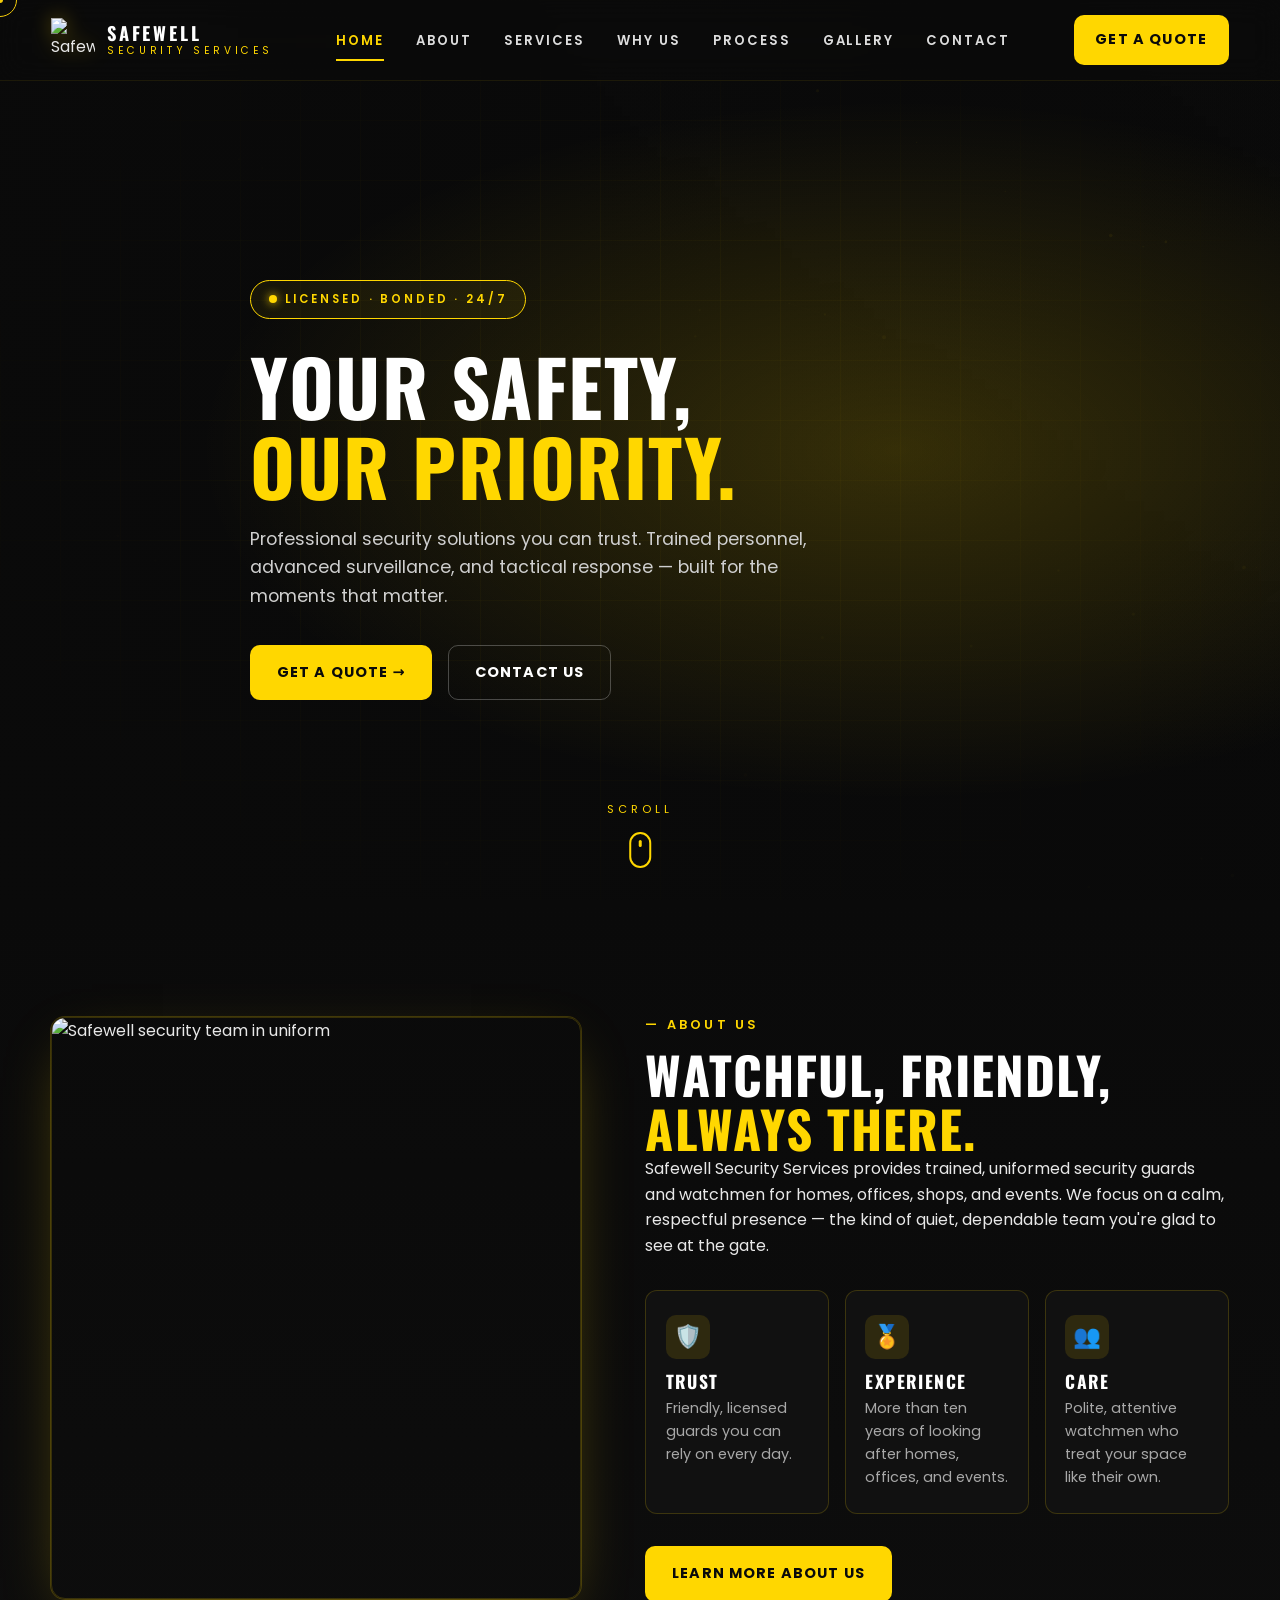
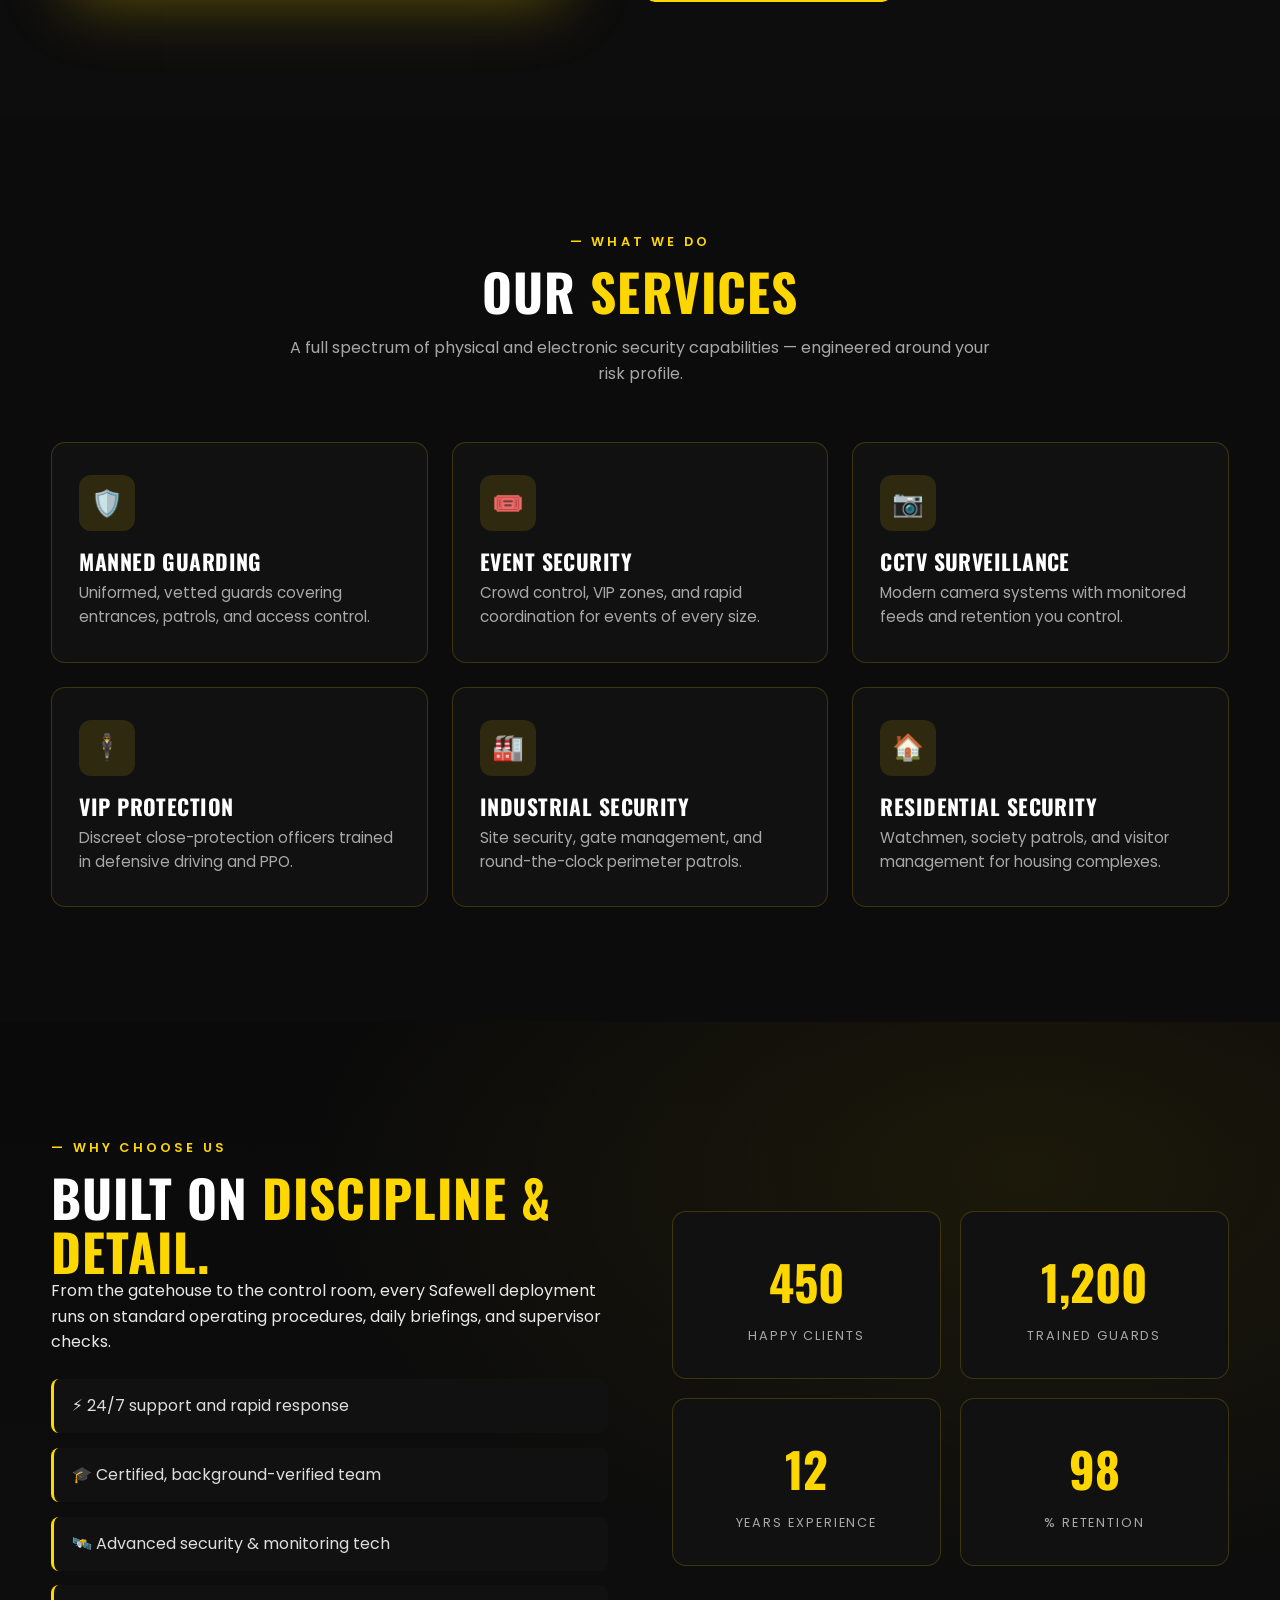
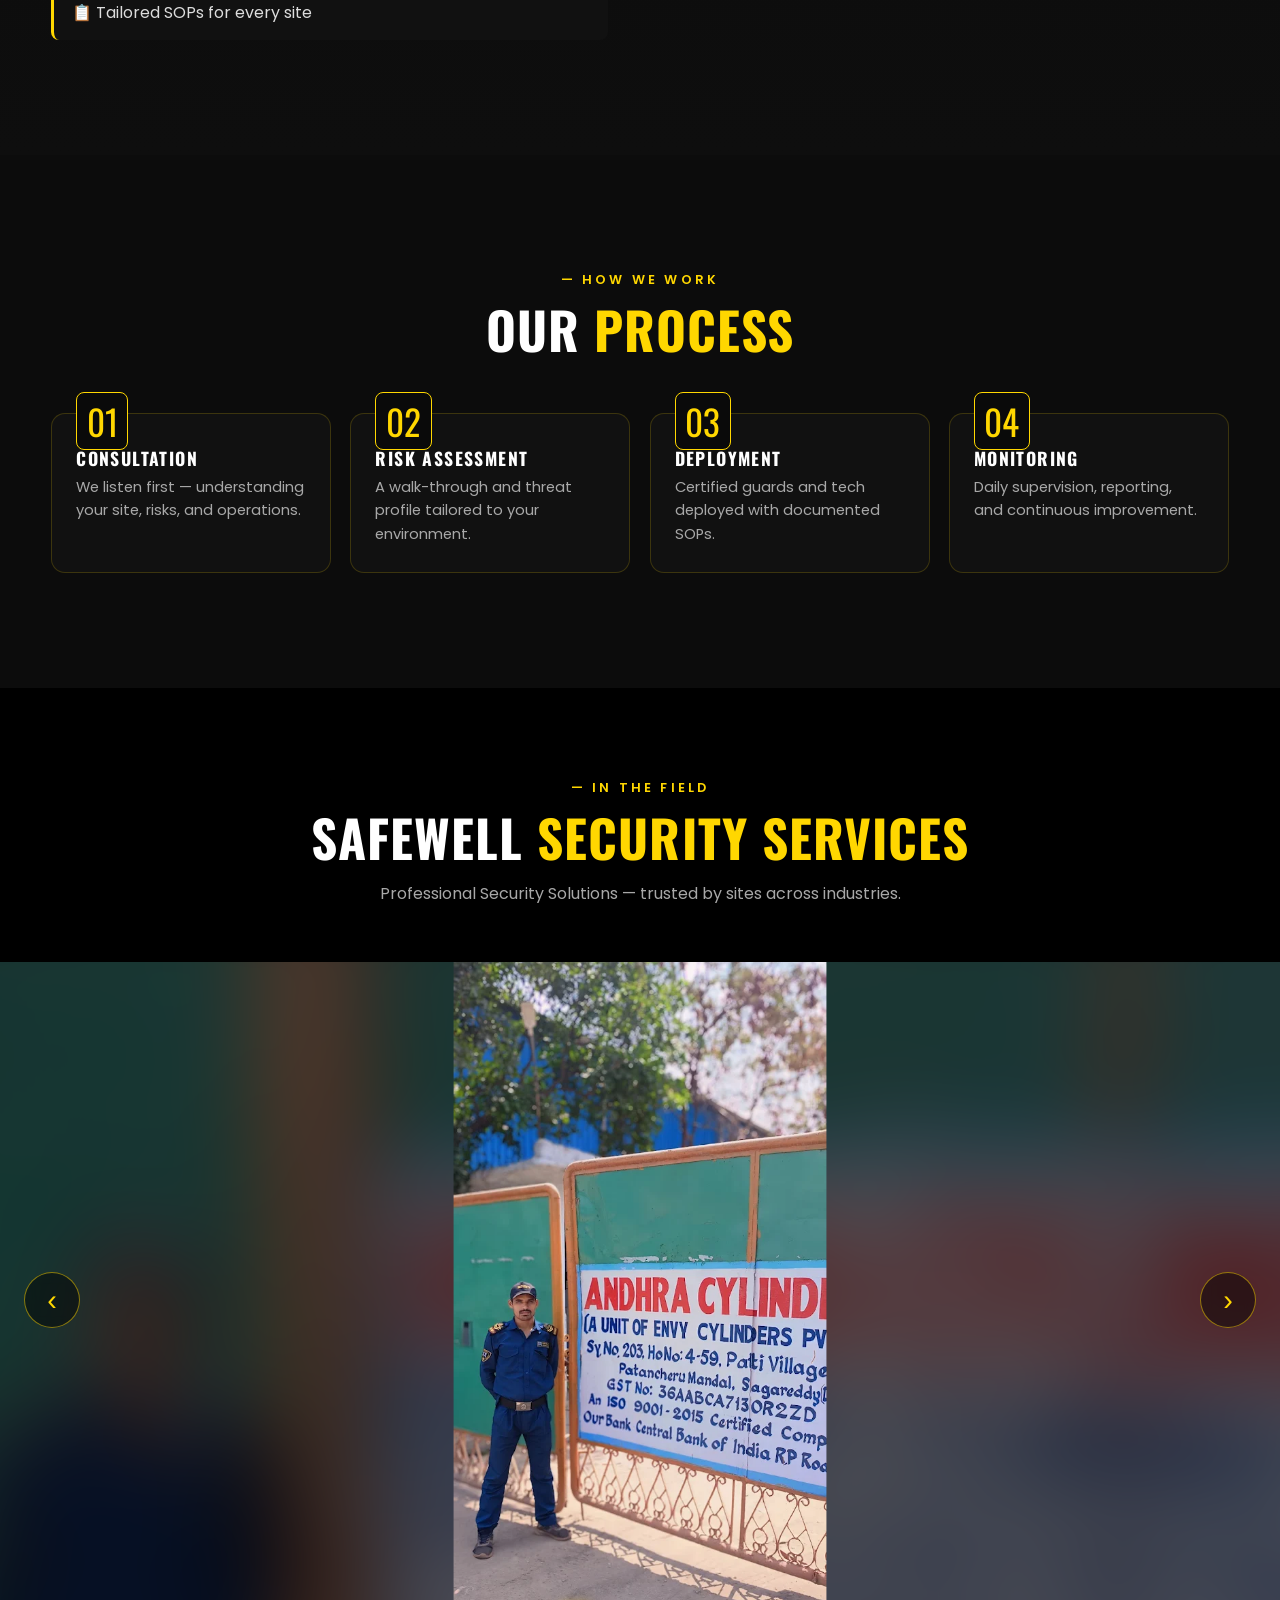
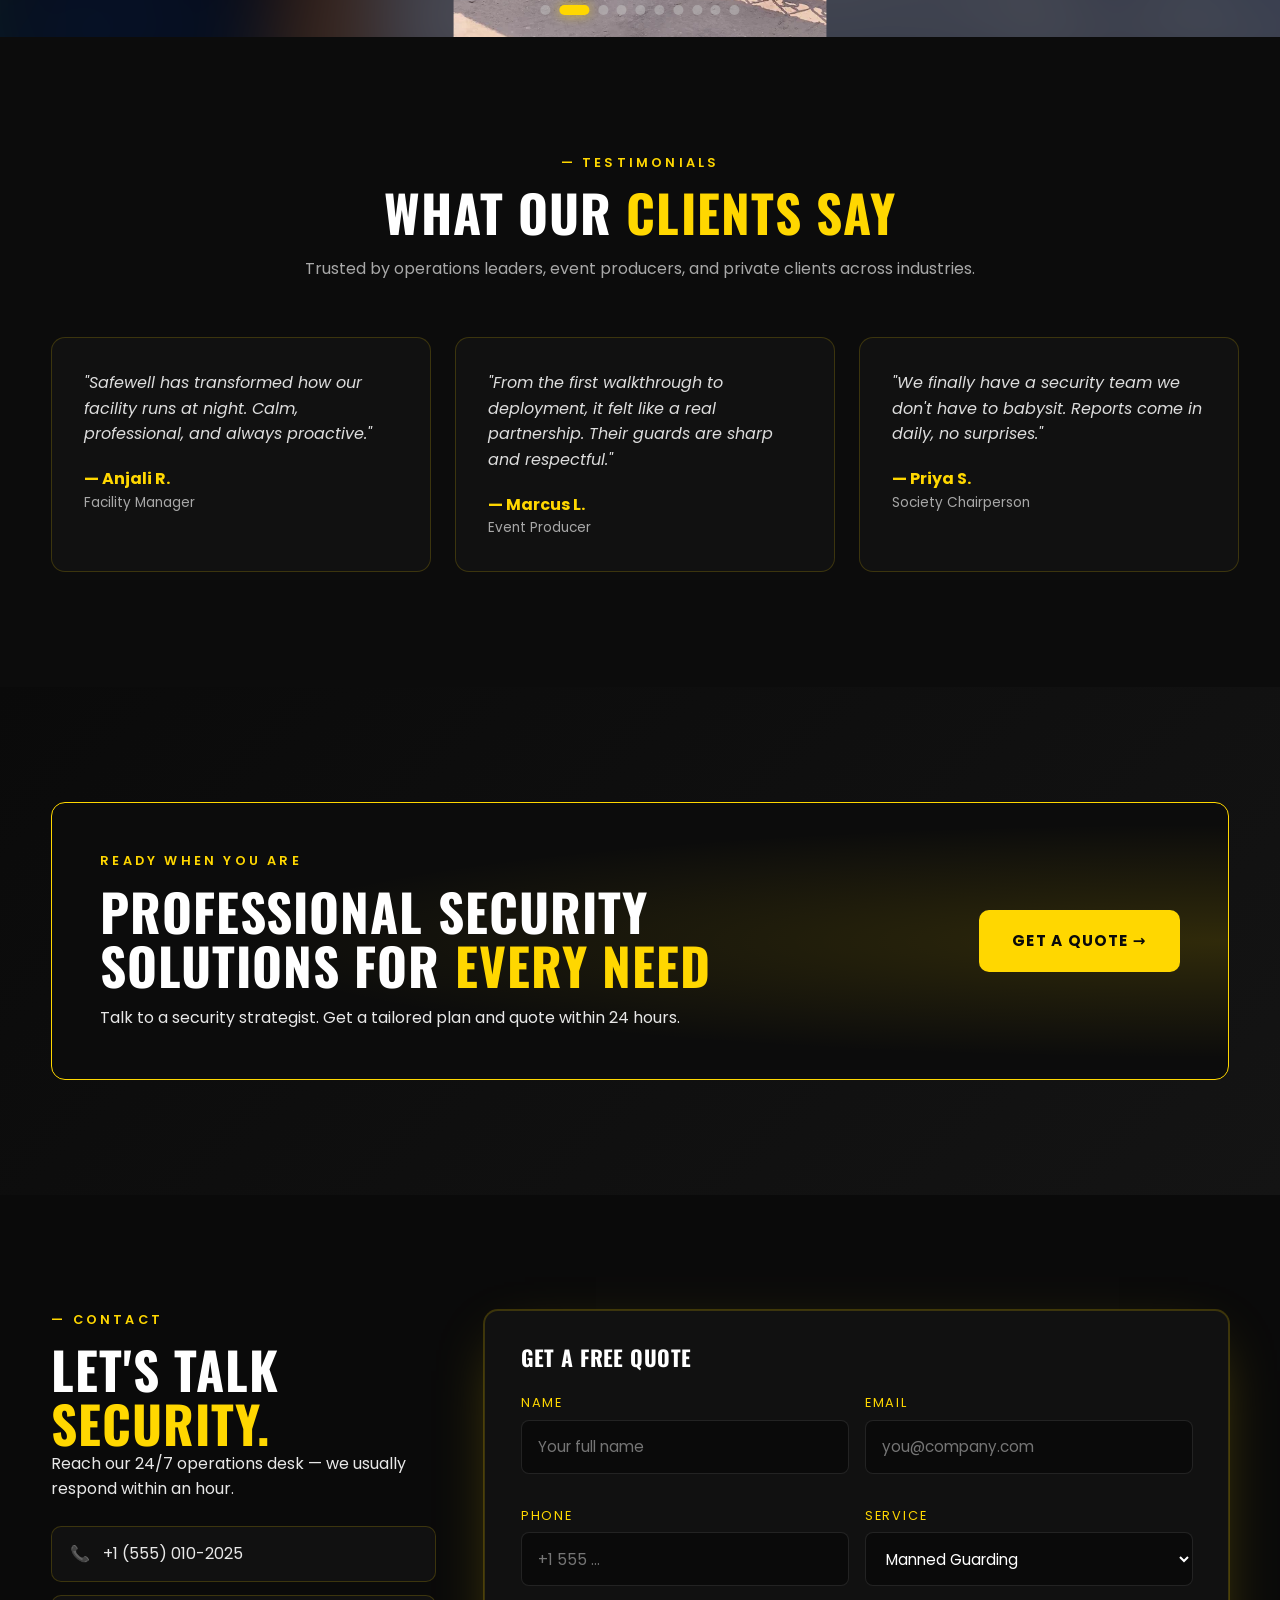
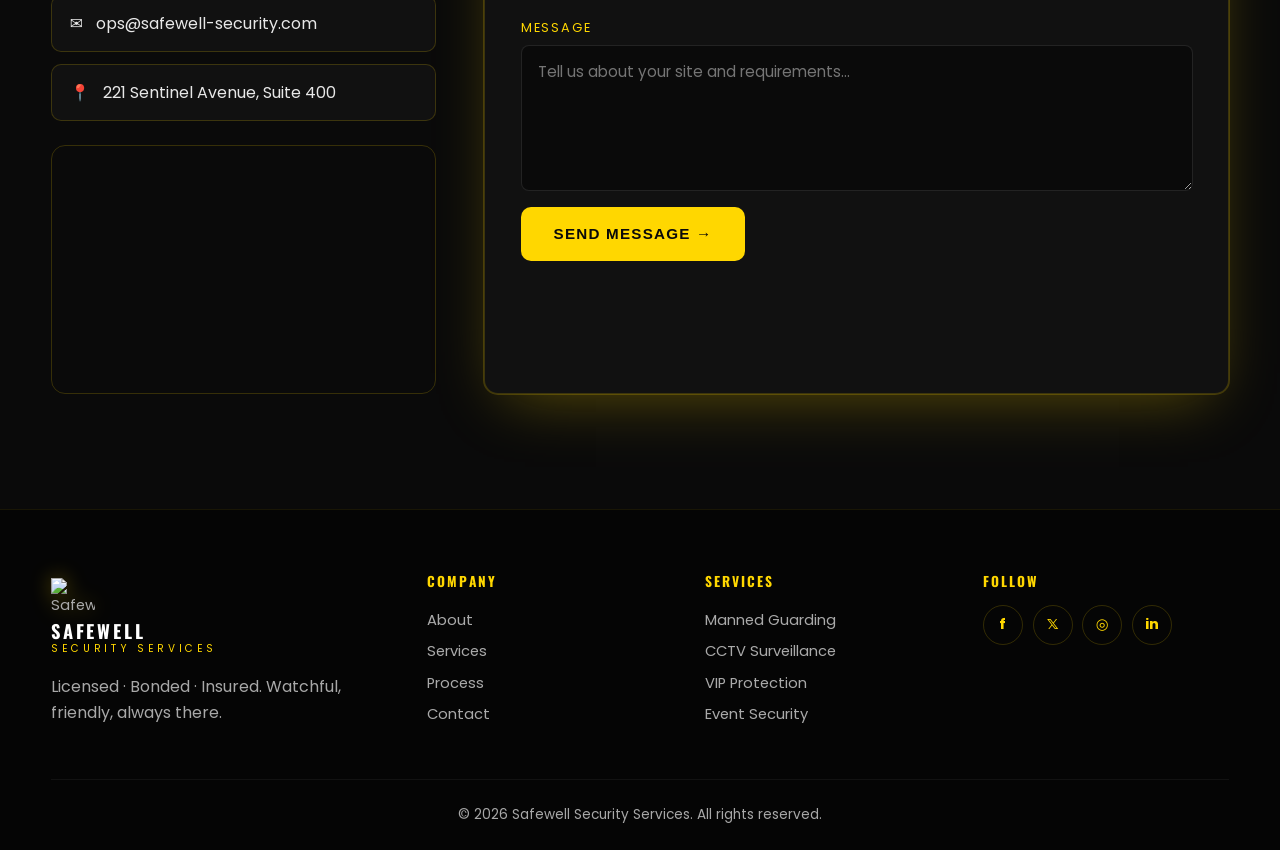
==== static-site/index.html @ f5ee34b7 "Changes Co-authored-by: lkt1325 <279020083+lkt1325@users.noreply.github.com>" ====
<!DOCTYPE html>
<html lang="en">
<head>
  <meta charset="UTF-8" />
  <meta name="viewport" content="width=device-width, initial-scale=1.0" />
  <meta name="description" content="Safewell Security Services — professional, licensed and bonded security solutions: manned guarding, CCTV, VIP protection, event and industrial security." />
  <title>Safewell Security Services — Your Safety, Our Priority</title>
  <link rel="icon" type="image/png" href="images/logo.png" />
  <link rel="preconnect" href="https://fonts.googleapis.com" />
  <link rel="preconnect" href="https://fonts.gstatic.com" crossorigin />
  <link href="https://fonts.googleapis.com/css2?family=Oswald:wght@500;600;700&family=Poppins:wght@300;400;500;600;700&display=swap" rel="stylesheet" />
  <link rel="stylesheet" href="style.css" />
</head>
<body>
  <!-- Custom cursor -->
  <div class="cursor-dot" aria-hidden="true"></div>
  <div class="cursor-ring" aria-hidden="true"></div>

  <!-- Animated background -->
  <canvas id="particles" aria-hidden="true"></canvas>

  <!-- HEADER -->
  <header class="site-header" id="siteHeader">
    <div class="container header-inner">
      <a href="#home" class="brand" aria-label="Safewell Security Services home">
        <img src="images/logo.png" alt="Safewell shield logo" class="brand-logo" />
        <span class="brand-text">
          <strong>SAFEWELL</strong>
          <small>SECURITY SERVICES</small>
        </span>
      </a>

      <nav class="nav" id="nav">
        <a href="#home" class="nav-link active">Home</a>
        <a href="#about" class="nav-link">About</a>
        <a href="#services" class="nav-link">Services</a>
        <a href="#why" class="nav-link">Why Us</a>
        <a href="#process" class="nav-link">Process</a>
        <a href="#gallery" class="nav-link">Gallery</a>
        <a href="#contact" class="nav-link">Contact</a>
      </nav>

      <a href="#contact" class="btn btn-primary btn-cta">Get a Quote</a>

      <button class="hamburger" id="hamburger" aria-label="Open menu">
        <span></span><span></span><span></span>
      </button>
    </div>
  </header>

  <!-- HERO -->
  <section id="home" class="hero">
    <div class="hero-bg" style="background-image:url('images/hero-bg.jpg')"></div>
    <div class="hero-overlay"></div>
    <div class="hero-grid"></div>

    <div class="container hero-content">
      <div class="badge reveal">
        <span class="dot"></span> LICENSED · BONDED · 24/7
      </div>
      <h1 class="reveal">
        YOUR SAFETY,<br />
        <span class="text-yellow">OUR PRIORITY.</span>
      </h1>
      <p class="hero-sub reveal">
        Professional security solutions you can trust. Trained personnel, advanced
        surveillance, and tactical response — built for the moments that matter.
      </p>
      <div class="hero-actions reveal">
        <a href="#contact" class="btn btn-primary">Get a Quote →</a>
        <a href="#contact" class="btn btn-ghost">Contact Us</a>
      </div>
    </div>

    <a href="#about" class="scroll-indicator" aria-label="Scroll down">
      <span>SCROLL</span>
      <div class="mouse"><div class="wheel"></div></div>
    </a>
  </section>

  <!-- ABOUT -->
  <section id="about" class="section about">
    <div class="container about-grid">
      <div class="about-image reveal-left">
        <div class="image-frame">
          <img src="images/about.jpg" alt="Safewell security team in uniform" loading="lazy" />
        </div>
        <div class="glow-ring"></div>
      </div>
      <div class="about-text">
        <p class="eyebrow reveal">— ABOUT US</p>
        <h2 class="reveal">WATCHFUL, FRIENDLY, <span class="text-yellow">ALWAYS THERE.</span></h2>
        <p class="reveal">
          Safewell Security Services provides trained, uniformed security guards
          and watchmen for homes, offices, shops, and events. We focus on a calm,
          respectful presence — the kind of quiet, dependable team you're glad to
          see at the gate.
        </p>

        <div class="about-cards">
          <div class="mini-card reveal"><div class="mini-icon">🛡️</div><h4>TRUST</h4><p>Friendly, licensed guards you can rely on every day.</p></div>
          <div class="mini-card reveal"><div class="mini-icon">🏅</div><h4>EXPERIENCE</h4><p>More than ten years of looking after homes, offices, and events.</p></div>
          <div class="mini-card reveal"><div class="mini-icon">👥</div><h4>CARE</h4><p>Polite, attentive watchmen who treat your space like their own.</p></div>
        </div>

        <a href="#services" class="btn btn-primary reveal" style="margin-top:2rem">Learn More About Us</a>
      </div>
    </div>
  </section>

  <!-- SERVICES -->
  <section id="services" class="section services">
    <div class="container">
      <div class="section-head">
        <p class="eyebrow reveal">— WHAT WE DO</p>
        <h2 class="reveal">OUR <span class="text-yellow">SERVICES</span></h2>
        <p class="section-sub reveal">A full spectrum of physical and electronic security capabilities — engineered around your risk profile.</p>
      </div>

      <div class="services-grid">
        <article class="service-card reveal">
          <div class="svc-icon">🛡️</div>
          <h3>Manned Guarding</h3>
          <p>Uniformed, vetted guards covering entrances, patrols, and access control.</p>
        </article>
        <article class="service-card reveal">
          <div class="svc-icon">🎟️</div>
          <h3>Event Security</h3>
          <p>Crowd control, VIP zones, and rapid coordination for events of every size.</p>
        </article>
        <article class="service-card reveal">
          <div class="svc-icon">📷</div>
          <h3>CCTV Surveillance</h3>
          <p>Modern camera systems with monitored feeds and retention you control.</p>
        </article>
        <article class="service-card reveal">
          <div class="svc-icon">🕴️</div>
          <h3>VIP Protection</h3>
          <p>Discreet close-protection officers trained in defensive driving and PPO.</p>
        </article>
        <article class="service-card reveal">
          <div class="svc-icon">🏭</div>
          <h3>Industrial Security</h3>
          <p>Site security, gate management, and round-the-clock perimeter patrols.</p>
        </article>
        <article class="service-card reveal">
          <div class="svc-icon">🏠</div>
          <h3>Residential Security</h3>
          <p>Watchmen, society patrols, and visitor management for housing complexes.</p>
        </article>
      </div>
    </div>
  </section>

  <!-- WHY CHOOSE US -->
  <section id="why" class="section why">
    <div class="container why-grid">
      <div>
        <p class="eyebrow reveal">— WHY CHOOSE US</p>
        <h2 class="reveal">BUILT ON <span class="text-yellow">DISCIPLINE & DETAIL.</span></h2>
        <p class="reveal">From the gatehouse to the control room, every Safewell deployment runs on standard operating procedures, daily briefings, and supervisor checks.</p>
        <ul class="check-list">
          <li class="reveal">⚡ 24/7 support and rapid response</li>
          <li class="reveal">🎓 Certified, background-verified team</li>
          <li class="reveal">🛰️ Advanced security & monitoring tech</li>
          <li class="reveal">📋 Tailored SOPs for every site</li>
        </ul>
      </div>

      <div class="counters">
        <div class="counter-card reveal"><div class="num" data-count="450">0</div><p>Happy Clients</p></div>
        <div class="counter-card reveal"><div class="num" data-count="1200">0</div><p>Trained Guards</p></div>
        <div class="counter-card reveal"><div class="num" data-count="12">0</div><p>Years Experience</p></div>
        <div class="counter-card reveal"><div class="num" data-count="98">0</div><p>% Retention</p></div>
      </div>
    </div>
  </section>

  <!-- PROCESS -->
  <section id="process" class="section process">
    <div class="container">
      <div class="section-head">
        <p class="eyebrow reveal">— HOW WE WORK</p>
        <h2 class="reveal">OUR <span class="text-yellow">PROCESS</span></h2>
      </div>
      <div class="process-grid">
        <div class="step reveal"><span class="step-num">01</span><h4>Consultation</h4><p>We listen first — understanding your site, risks, and operations.</p></div>
        <div class="step reveal"><span class="step-num">02</span><h4>Risk Assessment</h4><p>A walk-through and threat profile tailored to your environment.</p></div>
        <div class="step reveal"><span class="step-num">03</span><h4>Deployment</h4><p>Certified guards and tech deployed with documented SOPs.</p></div>
        <div class="step reveal"><span class="step-num">04</span><h4>Monitoring</h4><p>Daily supervision, reporting, and continuous improvement.</p></div>
      </div>
    </div>
  </section>

  <!-- GALLERY / FULL-WIDTH AUTO SLIDER -->
  <section id="gallery" class="gallery-fullwidth">
    <div class="container gallery-head">
      <p class="eyebrow reveal">— IN THE FIELD</p>
      <h2 class="reveal">SAFEWELL <span class="text-yellow">SECURITY SERVICES</span></h2>
      <p class="section-sub reveal">Professional Security Solutions — trusted by sites across industries.</p>
    </div>
    <div class="slider" id="slider" aria-roledescription="carousel">
      <div class="slides" id="slides">
        <div class="slide"><div class="slide-blur" style="background-image:url('images/gallery-1.webp')"></div><img src="images/gallery-1.webp" alt="Safewell guard at industrial warehouse site" loading="lazy" /></div>
        <div class="slide"><div class="slide-blur" style="background-image:url('images/gallery-2.webp')"></div><img src="images/gallery-2.webp" alt="Safewell guard at Andhra Cylinders gate" loading="lazy" /></div>
        <div class="slide"><div class="slide-blur" style="background-image:url('images/gallery-3.webp')"></div><img src="images/gallery-3.webp" alt="Safewell guard posted at warehouse shutter" loading="lazy" /></div>
        <div class="slide"><div class="slide-blur" style="background-image:url('images/gallery-4.webp')"></div><img src="images/gallery-4.webp" alt="Safewell guard at construction site entrance" loading="lazy" /></div>
        <div class="slide"><div class="slide-blur" style="background-image:url('images/gallery-5.webp')"></div><img src="images/gallery-5.webp" alt="Safewell guard at residential project site" loading="lazy" /></div>
        <div class="slide"><div class="slide-blur" style="background-image:url('images/gallery-6.webp')"></div><img src="images/gallery-6.webp" alt="Safewell guard at corporate reception" loading="lazy" /></div>
        <div class="slide"><div class="slide-blur" style="background-image:url('images/gallery-7.webp')"></div><img src="images/gallery-7.webp" alt="Safewell guard at outdoor site perimeter" loading="lazy" /></div>
        <div class="slide"><div class="slide-blur" style="background-image:url('images/gallery-8.webp')"></div><img src="images/gallery-8.webp" alt="Safewell guard team at gas tanker site" loading="lazy" /></div>
        <div class="slide"><div class="slide-blur" style="background-image:url('images/gallery-9.webp')"></div><img src="images/gallery-9.webp" alt="Safewell guard team in front of LPG fleet" loading="lazy" /></div>
        <div class="slide"><div class="slide-blur" style="background-image:url('images/gallery-10.webp')"></div><img src="images/gallery-10.webp" alt="Safewell guards at Confidence Energy facility" loading="lazy" /></div>
      </div>


      <button class="slider-arrow prev" id="prevBtn" aria-label="Previous slide">‹</button>
      <button class="slider-arrow next" id="nextBtn" aria-label="Next slide">›</button>
      <div class="slider-dots" id="dots"></div>
    </div>
  </section>

  <!-- TESTIMONIALS -->
  <section class="section testimonials">
    <div class="container">
      <div class="section-head">
        <p class="eyebrow reveal">— TESTIMONIALS</p>
        <h2 class="reveal">WHAT OUR <span class="text-yellow">CLIENTS SAY</span></h2>
        <p class="section-sub reveal">Trusted by operations leaders, event producers, and private clients across industries.</p>
      </div>

      <div class="testi-track" id="testiTrack">
        <div class="testi-card">
          <p>"Safewell has transformed how our facility runs at night. Calm, professional, and always proactive."</p>
          <div class="testi-author"><strong>— Anjali R.</strong><span>Facility Manager</span></div>
        </div>
        <div class="testi-card">
          <p>"From the first walkthrough to deployment, it felt like a real partnership. Their guards are sharp and respectful."</p>
          <div class="testi-author"><strong>— Marcus L.</strong><span>Event Producer</span></div>
        </div>
        <div class="testi-card">
          <p>"We finally have a security team we don't have to babysit. Reports come in daily, no surprises."</p>
          <div class="testi-author"><strong>— Priya S.</strong><span>Society Chairperson</span></div>
        </div>
      </div>
    </div>
  </section>

  <!-- CTA -->
  <section class="section cta-band">
    <div class="container cta-inner reveal">
      <div>
        <p class="eyebrow">READY WHEN YOU ARE</p>
        <h2>PROFESSIONAL SECURITY SOLUTIONS FOR <span class="text-yellow">EVERY NEED</span></h2>
        <p>Talk to a security strategist. Get a tailored plan and quote within 24 hours.</p>
      </div>
      <a href="#contact" class="btn btn-primary btn-large">Get a Quote →</a>
    </div>
  </section>

  <!-- CONTACT -->
  <section id="contact" class="section contact">
    <div class="container contact-grid">
      <div class="contact-info">
        <p class="eyebrow reveal">— CONTACT</p>
        <h2 class="reveal">LET'S TALK <span class="text-yellow">SECURITY.</span></h2>
        <p class="reveal">Reach our 24/7 operations desk — we usually respond within an hour.</p>
        <ul class="contact-list">
          <li class="reveal">📞 <span>+1 (555) 010-2025</span></li>
          <li class="reveal">✉️ <span>ops@safewell-security.com</span></li>
          <li class="reveal">📍 <span>221 Sentinel Avenue, Suite 400</span></li>
        </ul>
        <div class="map reveal">
          <iframe
            title="Safewell location"
            src="https://www.google.com/maps?q=Times+Square,New+York&output=embed"
            loading="lazy" referrerpolicy="no-referrer-when-downgrade"></iframe>
        </div>
      </div>

      <form class="contact-form reveal" id="contactForm" novalidate>
        <h3>Get a Free Quote</h3>
        <div class="row">
          <label>Name <input type="text" name="name" required placeholder="Your full name" /></label>
          <label>Email <input type="email" name="email" required placeholder="you@company.com" /></label>
        </div>
        <div class="row">
          <label>Phone <input type="tel" name="phone" placeholder="+1 555 ..." /></label>
          <label>Service
            <select name="service">
              <option>Manned Guarding</option>
              <option>Event Security</option>
              <option>CCTV Surveillance</option>
              <option>VIP Protection</option>
              <option>Industrial Security</option>
              <option>Residential Security</option>
            </select>
          </label>
        </div>
        <label>Message <textarea name="message" rows="5" placeholder="Tell us about your site and requirements..."></textarea></label>
        <button type="submit" class="btn btn-primary btn-large">Send Message →</button>
        <p class="form-status" id="formStatus" aria-live="polite"></p>
      </form>
    </div>
  </section>

  <!-- FOOTER -->
  <footer class="footer">
    <div class="container footer-grid">
      <div>
        <a href="#home" class="brand">
          <img src="images/logo.png" alt="Safewell logo" class="brand-logo" />
          <span class="brand-text"><strong>SAFEWELL</strong><small>SECURITY SERVICES</small></span>
        </a>
        <p class="muted" style="margin-top:1rem">Licensed · Bonded · Insured. Watchful, friendly, always there.</p>
      </div>
      <div>
        <h5>Company</h5>
        <a href="#about">About</a>
        <a href="#services">Services</a>
        <a href="#process">Process</a>
        <a href="#contact">Contact</a>
      </div>
      <div>
        <h5>Services</h5>
        <a href="#services">Manned Guarding</a>
        <a href="#services">CCTV Surveillance</a>
        <a href="#services">VIP Protection</a>
        <a href="#services">Event Security</a>
      </div>
      <div>
        <h5>Follow</h5>
        <div class="socials">
          <a href="#" aria-label="Facebook">f</a>
          <a href="#" aria-label="Twitter">𝕏</a>
          <a href="#" aria-label="Instagram">◎</a>
          <a href="#" aria-label="LinkedIn">in</a>
        </div>
      </div>
    </div>
    <div class="container foot-bottom">
      <p>© <span id="year"></span> Safewell Security Services. All rights reserved.</p>
    </div>
  </footer>

  <script src="script.js"></script>
</body>
</html>
---- static-site/style.css ----
/* =========================================================
   SAFEWELL SECURITY SERVICES — Static Site Styles
   ========================================================= */

:root {
  --black: #0A0A0A;
  --black-2: #111111;
  --black-3: #181818;
  --yellow: #FFD700;
  --yellow-2: #FFC400;
  --white: #ffffff;
  --muted: #a8a8a8;
  --border: rgba(255, 215, 0, 0.18);
  --shadow-glow: 0 0 0 1px rgba(255,215,0,.2), 0 20px 60px -20px rgba(255,215,0,.35);
  --radius: 14px;
  --container: 1240px;
  --header-h: 80px;
}

* { box-sizing: border-box; margin: 0; padding: 0; }
html { scroll-behavior: smooth; }
body {
  font-family: 'Poppins', system-ui, sans-serif;
  background: var(--black);
  color: #e8e8e8;
  line-height: 1.6;
  overflow-x: hidden;
  -webkit-font-smoothing: antialiased;
}
img { max-width: 100%; display: block; }
a { color: inherit; text-decoration: none; transition: color .25s ease; }
a:hover { color: var(--yellow); }

h1,h2,h3,h4,h5 { font-family: 'Oswald', 'Montserrat', sans-serif; font-weight: 700; letter-spacing: .02em; line-height: 1.05; color: var(--white); text-transform: uppercase; }
h1 { font-size: clamp(2.6rem, 6vw, 5.5rem); }
h2 { font-size: clamp(2rem, 4vw, 3.4rem); }
h3 { font-size: 1.35rem; }
h4 { font-size: 1.1rem; letter-spacing: .08em; }

.text-yellow { color: var(--yellow); }
.muted { color: var(--muted); }
.eyebrow { color: var(--yellow); font-weight: 600; letter-spacing: .25em; font-size: .8rem; margin-bottom: .8rem; text-transform: uppercase; }

.container { width: 92%; max-width: var(--container); margin: 0 auto; }
.section { padding: clamp(4rem, 9vw, 8rem) 0; position: relative; }
.section-head { text-align: center; max-width: 720px; margin: 0 auto 3.5rem; }
.section-sub { color: var(--muted); margin-top: 1rem; }

/* ---------- Buttons ---------- */
.btn {
  display: inline-flex; align-items: center; gap: .55rem;
  padding: .95rem 1.6rem; font-weight: 700; font-size: .9rem;
  letter-spacing: .08em; text-transform: uppercase;
  border-radius: 10px; border: 1px solid transparent; cursor: pointer;
  transition: transform .25s ease, box-shadow .3s ease, background .3s ease, color .3s ease;
  position: relative; overflow: hidden;
}
.btn-primary { background: var(--yellow); color: var(--black); }
.btn-primary:hover {
  background: var(--yellow-2); color: var(--black);
  transform: translateY(-2px);
  box-shadow: 0 0 28px rgba(255,215,0,.55), 0 0 60px rgba(255,215,0,.25);
}
.btn-ghost {
  background: transparent; color: var(--white);
  border: 1px solid rgba(255,255,255,.25);
}
.btn-ghost:hover { border-color: var(--yellow); color: var(--yellow); box-shadow: 0 0 22px rgba(255,215,0,.25); }
.btn-large { padding: 1.1rem 2rem; font-size: .95rem; }
.btn-cta { padding: .8rem 1.3rem; }

/* ---------- Custom cursor ---------- */
.cursor-dot, .cursor-ring {
  position: fixed; top: 0; left: 0; pointer-events: none; z-index: 9999;
  border-radius: 50%; transform: translate(-50%, -50%);
  transition: transform .15s ease, width .2s ease, height .2s ease, background .2s ease;
  mix-blend-mode: difference;
}
.cursor-dot { width: 6px; height: 6px; background: var(--yellow); }
.cursor-ring { width: 34px; height: 34px; border: 1.5px solid var(--yellow); transition: transform .25s ease, width .25s ease, height .25s ease, opacity .2s ease; }
.cursor-ring.grow { width: 60px; height: 60px; background: rgba(255,215,0,.1); }
@media (max-width: 900px) { .cursor-dot, .cursor-ring { display: none; } body { cursor: auto; } }
@media (min-width: 901px) { body { cursor: none; } a, button { cursor: none; } }

/* ---------- Particles canvas ---------- */
#particles {
  position: fixed; inset: 0; z-index: 0; pointer-events: none; opacity: .55;
}

/* ---------- Header ---------- */
.site-header {
  position: fixed; top: 0; left: 0; right: 0; z-index: 100;
  background: rgba(10,10,10,.6);
  backdrop-filter: blur(14px); -webkit-backdrop-filter: blur(14px);
  border-bottom: 1px solid rgba(255,215,0,.08);
  transition: background .3s ease, padding .3s ease;
}
.site-header.scrolled { background: rgba(10,10,10,.92); border-bottom-color: rgba(255,215,0,.18); }
.header-inner { display: flex; align-items: center; justify-content: space-between; height: var(--header-h); gap: 1rem; }
.brand { display: flex; align-items: center; gap: .75rem; }
.brand-logo { width: 44px; height: 44px; object-fit: contain; filter: drop-shadow(0 0 10px rgba(255,215,0,.35)); }
.brand-text { display: flex; flex-direction: column; line-height: 1; }
.brand-text strong { font-family: 'Oswald', sans-serif; font-size: 1.15rem; letter-spacing: .15em; color: var(--white); }
.brand-text small { font-size: .65rem; letter-spacing: .35em; color: var(--yellow); margin-top: 3px; }

.nav { display: flex; gap: 2rem; }
.nav-link {
  font-size: .82rem; font-weight: 600; letter-spacing: .15em; text-transform: uppercase;
  color: #ddd; position: relative; padding: .25rem 0;
}
.nav-link::after {
  content: ''; position: absolute; left: 0; bottom: -6px; height: 2px; width: 0; background: var(--yellow);
  transition: width .3s ease;
}
.nav-link:hover, .nav-link.active { color: var(--yellow); }
.nav-link.active::after, .nav-link:hover::after { width: 100%; }

.hamburger { display: none; background: none; border: none; padding: 8px; }
.hamburger span { display: block; width: 26px; height: 2px; background: var(--yellow); margin: 5px 0; transition: .3s; }
.hamburger.open span:nth-child(1) { transform: translateY(7px) rotate(45deg); }
.hamburger.open span:nth-child(2) { opacity: 0; }
.hamburger.open span:nth-child(3) { transform: translateY(-7px) rotate(-45deg); }

/* ---------- Hero ---------- */
.hero { position: relative; min-height: 100vh; display: flex; align-items: center; padding-top: var(--header-h); overflow: hidden; }
.hero-bg {
  position: absolute; inset: 0; background-size: cover; background-position: center;
  transform: scale(1.1); animation: slowZoom 18s ease-in-out infinite alternate;
}
@keyframes slowZoom { to { transform: scale(1.18) translateY(-2%); } }
.hero-overlay {
  position: absolute; inset: 0;
  background:
    radial-gradient(ellipse at 70% 50%, rgba(255,215,0,.18), transparent 55%),
    linear-gradient(90deg, rgba(10,10,10,.95) 0%, rgba(10,10,10,.7) 55%, rgba(10,10,10,.4) 100%),
    linear-gradient(180deg, rgba(10,10,10,.6), rgba(10,10,10,.95));
}
.hero-grid {
  position: absolute; inset: 0; opacity: .15;
  background-image:
    linear-gradient(rgba(255,215,0,.18) 1px, transparent 1px),
    linear-gradient(90deg, rgba(255,215,0,.18) 1px, transparent 1px);
  background-size: 60px 60px;
  mask-image: radial-gradient(ellipse at center, #000 35%, transparent 80%);
}
.hero-content { position: relative; z-index: 2; max-width: 780px; }
.badge {
  display: inline-flex; align-items: center; gap: .5rem;
  padding: .6rem 1.1rem; border: 1px solid var(--yellow);
  border-radius: 999px; color: var(--yellow); font-weight: 600;
  letter-spacing: .25em; font-size: .72rem;
  background: rgba(255,215,0,.06);
}
.badge .dot { width: 8px; height: 8px; border-radius: 50%; background: var(--yellow); box-shadow: 0 0 10px var(--yellow); animation: pulse 1.6s ease-in-out infinite; }
@keyframes pulse { 50% { transform: scale(1.4); opacity: .6; } }
.hero h1 { margin: 1.6rem 0 1.2rem; }
.hero-sub { color: #cfcfcf; font-size: 1.1rem; max-width: 560px; }
.hero-actions { display: flex; flex-wrap: wrap; gap: 1rem; margin-top: 2.2rem; }

.scroll-indicator {
  position: absolute; bottom: 2rem; left: 50%; transform: translateX(-50%);
  display: flex; flex-direction: column; align-items: center; gap: .8rem;
  color: var(--yellow); font-size: .7rem; letter-spacing: .35em; z-index: 2;
}
.mouse { width: 22px; height: 36px; border: 2px solid var(--yellow); border-radius: 14px; position: relative; }
.wheel { width: 3px; height: 7px; background: var(--yellow); border-radius: 2px; position: absolute; top: 6px; left: 50%; transform: translateX(-50%); animation: wheel 1.6s ease infinite; }
@keyframes wheel { 0%{opacity:1; top:6px} 100%{opacity:0; top:18px} }

/* ---------- About ---------- */
.about { background: linear-gradient(180deg, #0a0a0a 0%, #0d0d0d 100%); }
.about-grid { display: grid; grid-template-columns: 1fr 1.1fr; gap: 4rem; align-items: center; }
.about-image { position: relative; }
.image-frame {
  border-radius: var(--radius); overflow: hidden; position: relative;
  border: 1px solid var(--border); box-shadow: var(--shadow-glow);
}
.image-frame img { width: 100%; height: 580px; object-fit: cover; transition: transform .8s ease; }
.image-frame:hover img { transform: scale(1.05); }
.glow-ring { position: absolute; inset: -40px; border-radius: 30px; background: radial-gradient(circle at center, rgba(255,215,0,.18), transparent 60%); z-index: -1; filter: blur(20px); }
.about-cards { display: grid; grid-template-columns: repeat(3, 1fr); gap: 1rem; margin-top: 2rem; }
.mini-card {
  background: var(--black-2); border: 1px solid var(--border); border-radius: 12px;
  padding: 1.5rem 1.2rem; transition: transform .3s ease, box-shadow .3s ease, border-color .3s ease;
}
.mini-card:hover { transform: translateY(-6px); border-color: var(--yellow); box-shadow: var(--shadow-glow); }
.mini-icon { width: 44px; height: 44px; display: grid; place-items: center; border-radius: 10px; background: rgba(255,215,0,.12); color: var(--yellow); margin-bottom: .8rem; font-size: 1.4rem; }
.mini-card h4 { color: var(--white); margin-bottom: .4rem; }
.mini-card p { font-size: .9rem; color: var(--muted); }

/* ---------- Services ---------- */
.services { background: #0c0c0c; }
.services-grid {
  display: grid; gap: 1.5rem;
  grid-template-columns: repeat(auto-fit, minmax(280px, 1fr));
}
.service-card {
  position: relative; background: var(--black-2); border: 1px solid var(--border);
  padding: 2rem 1.7rem; border-radius: var(--radius);
  transition: transform .35s ease, box-shadow .35s ease, border-color .35s ease;
  overflow: hidden;
}
.service-card::before {
  content: ''; position: absolute; inset: 0;
  background: radial-gradient(circle at var(--mx,50%) var(--my,0%), rgba(255,215,0,.15), transparent 50%);
  opacity: 0; transition: opacity .35s ease;
}
.service-card:hover::before { opacity: 1; }
.service-card:hover { transform: translateY(-10px); border-color: var(--yellow); box-shadow: var(--shadow-glow); }
.svc-icon { width: 56px; height: 56px; display: grid; place-items: center; font-size: 1.6rem; background: rgba(255,215,0,.12); color: var(--yellow); border-radius: 12px; margin-bottom: 1.2rem; }
.service-card h3 { color: var(--white); margin-bottom: .5rem; }
.service-card p { color: var(--muted); font-size: .95rem; }

/* ---------- Why Choose Us ---------- */
.why { background: linear-gradient(180deg, #0a0a0a, #0e0e0e); position: relative; }
.why::before {
  content: ''; position: absolute; inset: 0; opacity: .35;
  background: radial-gradient(ellipse at 80% 20%, rgba(255,215,0,.2), transparent 50%);
}
.why-grid { position: relative; display: grid; grid-template-columns: 1fr 1fr; gap: 4rem; align-items: center; }
.check-list { list-style: none; margin-top: 1.5rem; display: grid; gap: .9rem; }
.check-list li { padding: .9rem 1.1rem; background: var(--black-2); border-left: 3px solid var(--yellow); border-radius: 8px; color: #ddd; }
.counters { display: grid; grid-template-columns: repeat(2,1fr); gap: 1.2rem; }
.counter-card {
  background: var(--black-2); border: 1px solid var(--border); border-radius: var(--radius);
  padding: 2rem 1.5rem; text-align: center; transition: transform .3s ease;
}
.counter-card:hover { transform: translateY(-6px); border-color: var(--yellow); }
.counter-card .num { font-family: 'Oswald', sans-serif; font-size: 3rem; color: var(--yellow); font-weight: 700; }
.counter-card p { color: var(--muted); letter-spacing: .15em; font-size: .8rem; text-transform: uppercase; margin-top: .3rem; }

/* ---------- Process ---------- */
.process { background: #0c0c0c; }
.process-grid { display: grid; grid-template-columns: repeat(auto-fit, minmax(220px, 1fr)); gap: 1.2rem; }
.step {
  position: relative; padding: 2.2rem 1.5rem 1.6rem;
  background: var(--black-2); border: 1px solid var(--border);
  border-radius: var(--radius); transition: transform .3s ease, border-color .3s;
}
.step:hover { transform: translateY(-8px); border-color: var(--yellow); box-shadow: var(--shadow-glow); }
.step-num {
  position: absolute; top: -22px; left: 1.5rem;
  font-family: 'Oswald', sans-serif; font-size: 2.2rem; color: var(--yellow);
  background: var(--black); padding: 0 .6rem;
  border: 1px solid var(--yellow); border-radius: 8px;
}
.step h4 { color: var(--white); margin-bottom: .5rem; }
.step p { color: var(--muted); font-size: .92rem; }

/* ---------- Gallery: full-width auto slider ---------- */
.gallery-fullwidth {
  position: relative;
  width: 100%;
  background: #000;
  padding: clamp(3rem, 7vw, 6rem) 0 0;
}
.gallery-head {
  text-align: center;
  max-width: 720px;
  margin: 0 auto clamp(2rem, 5vw, 3.5rem);
}
.gallery-head .section-sub { color: var(--muted); margin-top: 1rem; }
.slider {
  position: relative;
  width: 100%;
  margin: 0;
  overflow: hidden;
  background: #000;
  touch-action: pan-y;
}
.slides {
  display: flex;
  transition: transform 1s cubic-bezier(.65,.05,.2,1);
  will-change: transform;
}
.slide {
  flex: 0 0 100%;
  position: relative;
  height: clamp(320px, 75vh, 760px);
  overflow: hidden;
  background: #000;
}
.slide-blur {
  position: absolute; inset: 0;
  background-size: cover; background-position: center;
  filter: blur(34px) brightness(.4);
  transform: scale(1.25);
}
.slide img {
  position: absolute; inset: 0;
  width: 100%; height: 100%;
  object-fit: contain;
  object-position: center;
  z-index: 1;
  transform: scale(1);
  transition: transform 6s ease, opacity .8s ease;
}
.slide.active img {
  transform: scale(1.03);
}

/* Arrows */
.slider-arrow {
  position: absolute; top: 50%; transform: translateY(-50%);
  width: 56px; height: 56px; border-radius: 50%;
  background: rgba(0,0,0,.45);
  color: var(--yellow);
  border: 1px solid rgba(255,215,0,.5);
  font-size: 1.8rem; line-height: 1;
  display: grid; place-items: center;
  transition: background .25s ease, transform .25s ease, box-shadow .3s ease, border-color .25s ease;
  z-index: 6;
  backdrop-filter: blur(6px); -webkit-backdrop-filter: blur(6px);
}
.slider-arrow:hover {
  background: var(--yellow); color: var(--black);
  transform: translateY(-50%) scale(1.1);
  box-shadow: 0 0 24px rgba(255,215,0,.6), 0 0 48px rgba(255,215,0,.25);
  border-color: var(--yellow);
}
.slider-arrow.prev { left: 1.5rem; }
.slider-arrow.next { right: 1.5rem; }

/* Dots */
.slider-dots {
  position: absolute; bottom: 1.4rem; left: 50%; transform: translateX(-50%);
  display: flex; gap: .55rem; z-index: 6;
}
.slider-dots button {
  width: 10px; height: 10px; border-radius: 50%;
  background: rgba(200,200,200,.45);
  border: none; padding: 0; cursor: pointer;
  transition: all .3s ease;
}
.slider-dots button:hover { background: rgba(255,215,0,.7); }
.slider-dots button.active {
  background: var(--yellow);
  width: 30px; border-radius: 6px;
  box-shadow: 0 0 12px rgba(255,215,0,.6);
}

@media (max-width: 768px) {
  .slide { height: clamp(280px, 50vh, 460px); }
  .slider-arrow { width: 44px; height: 44px; font-size: 1.4rem; }
  .slider-arrow.prev { left: .6rem; }
  .slider-arrow.next { right: .6rem; }
  .slide-overlay { padding: 0 1rem 3rem; }
}

/* ---------- Testimonials ---------- */
.testimonials { background: #0c0c0c; overflow: hidden; }
.testi-track {
  display: flex; gap: 1.5rem; animation: marquee 28s linear infinite;
  width: max-content;
}
.testi-track:hover { animation-play-state: paused; }
.testi-card {
  flex: 0 0 380px;
  background: var(--black-2); border: 1px solid var(--border);
  padding: 2rem; border-radius: var(--radius);
}
.testi-card p { color: #ddd; font-style: italic; margin-bottom: 1.2rem; }
.testi-author { display: flex; flex-direction: column; }
.testi-author strong { color: var(--yellow); }
.testi-author span { color: var(--muted); font-size: .85rem; }
@keyframes marquee {
  from { transform: translateX(0); }
  to   { transform: translateX(calc(-380px * 3 - 1.5rem * 3)); }
}

/* ---------- CTA band ---------- */
.cta-band { background: linear-gradient(135deg, #0a0a0a, #141414); }
.cta-inner {
  display: flex; align-items: center; justify-content: space-between; gap: 2rem;
  padding: 3rem; border-radius: var(--radius); border: 1px solid var(--yellow);
  background: radial-gradient(ellipse at right, rgba(255,215,0,.15), transparent 60%), #0c0c0c;
  flex-wrap: wrap;
}
.cta-inner h2 { margin: .8rem 0 .8rem; max-width: 700px; }

/* ---------- Contact ---------- */
.contact { background: #0a0a0a; }
.contact-grid { display: grid; grid-template-columns: 1fr 1.2fr; gap: 3rem; }
.contact-list { list-style: none; margin: 1.5rem 0; display: grid; gap: .8rem; }
.contact-list li { display: flex; gap: .8rem; padding: .9rem 1.1rem; background: var(--black-2); border: 1px solid var(--border); border-radius: 10px; }
.contact-list li:hover { border-color: var(--yellow); }
.map { margin-top: 1.5rem; border-radius: var(--radius); overflow: hidden; border: 1px solid var(--border); }
.map iframe { width: 100%; height: 240px; border: 0; filter: grayscale(.5) invert(.92) hue-rotate(180deg); }

.contact-form {
  background: var(--black-2); border: 1px solid var(--border);
  border-radius: var(--radius); padding: 2.2rem; box-shadow: var(--shadow-glow);
}
.contact-form h3 { color: var(--white); margin-bottom: 1.5rem; }
.contact-form .row { display: grid; grid-template-columns: 1fr 1fr; gap: 1rem; margin-bottom: 1rem; }
.contact-form label { display: flex; flex-direction: column; font-size: .8rem; letter-spacing: .15em; color: var(--yellow); text-transform: uppercase; gap: .4rem; margin-bottom: 1rem; }
.contact-form input, .contact-form select, .contact-form textarea {
  background: #0a0a0a; color: var(--white); border: 1px solid rgba(255,255,255,.1);
  padding: .9rem 1rem; border-radius: 8px; font-family: inherit; font-size: .95rem;
  transition: border-color .25s, box-shadow .25s;
}
.contact-form input:focus, .contact-form select:focus, .contact-form textarea:focus {
  outline: none; border-color: var(--yellow); box-shadow: 0 0 0 3px rgba(255,215,0,.15);
}
.form-status { margin-top: 1rem; font-size: .9rem; color: var(--yellow); min-height: 1.2em; }

/* ---------- Footer ---------- */
.footer { background: #050505; padding-top: 4rem; border-top: 1px solid rgba(255,215,0,.08); }
.footer-grid { display: grid; grid-template-columns: 1.4fr 1fr 1fr 1fr; gap: 2rem; padding-bottom: 3rem; }
.footer h5 { color: var(--yellow); margin-bottom: 1rem; letter-spacing: .15em; font-size: .85rem; }
.footer a { display: block; color: #aaa; padding: .25rem 0; font-size: .92rem; }
.socials { display: flex; gap: .6rem; }
.socials a {
  width: 40px; height: 40px; display: grid; place-items: center;
  border: 1px solid var(--border); border-radius: 50%; color: var(--yellow); font-weight: 700;
}
.socials a:hover { background: var(--yellow); color: var(--black); }
.foot-bottom { padding: 1.5rem 0; border-top: 1px solid rgba(255,255,255,.05); text-align: center; color: var(--muted); font-size: .85rem; }

/* ---------- Reveal animations ---------- */
.reveal { opacity: 0; transform: translateY(30px); transition: opacity .8s ease, transform .8s ease; }
.reveal.visible { opacity: 1; transform: none; }
.reveal-left { opacity: 0; transform: translateX(-40px); transition: opacity .9s ease, transform .9s ease; }
.reveal-left.visible { opacity: 1; transform: none; }

/* ---------- Responsive ---------- */
@media (max-width: 1024px) {
  .about-grid, .why-grid, .contact-grid { grid-template-columns: 1fr; gap: 2.5rem; }
  .image-frame img { height: 460px; }
  .footer-grid { grid-template-columns: 1fr 1fr; }
}
@media (max-width: 760px) {
  .nav {
    position: fixed; top: var(--header-h); left: 0; right: 0;
    background: rgba(10,10,10,.97); backdrop-filter: blur(14px);
    flex-direction: column; gap: 0; padding: 1rem 0;
    transform: translateY(-120%); transition: transform .35s ease;
    border-bottom: 1px solid var(--border);
  }
  .nav.open { transform: translateY(0); }
  .nav-link { padding: 1rem 1.5rem; border-bottom: 1px solid rgba(255,255,255,.04); }
  .nav-link::after { display: none; }
  .hamburger { display: block; }
  .btn-cta { display: none; }
  .about-cards { grid-template-columns: 1fr; }
  .counters { grid-template-columns: 1fr 1fr; }
  .contact-form .row { grid-template-columns: 1fr; }
  .cta-inner { padding: 2rem; text-align: center; flex-direction: column; }
  .footer-grid { grid-template-columns: 1fr; }
  .testi-card { flex: 0 0 300px; }
  @keyframes marquee {
    from { transform: translateX(0); }
    to   { transform: translateX(calc(-300px * 3 - 1.5rem * 3)); }
  }
}
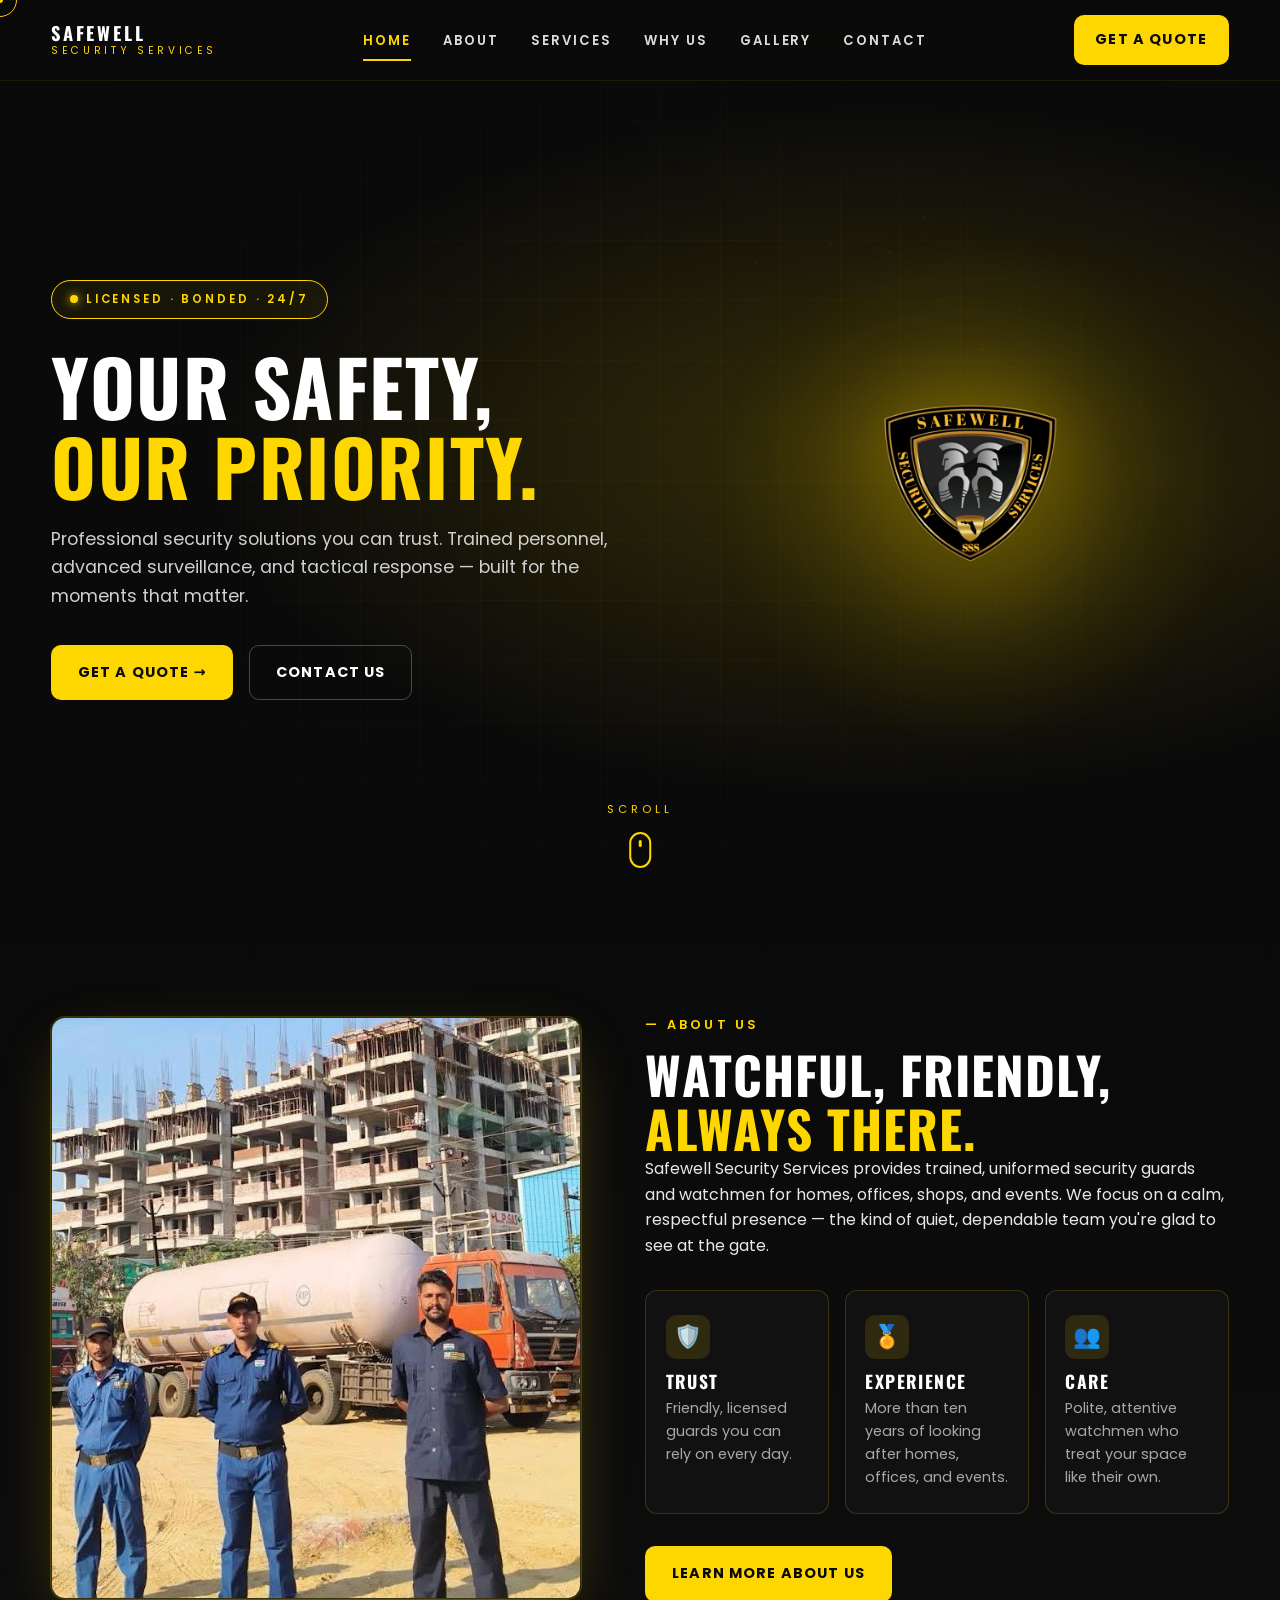
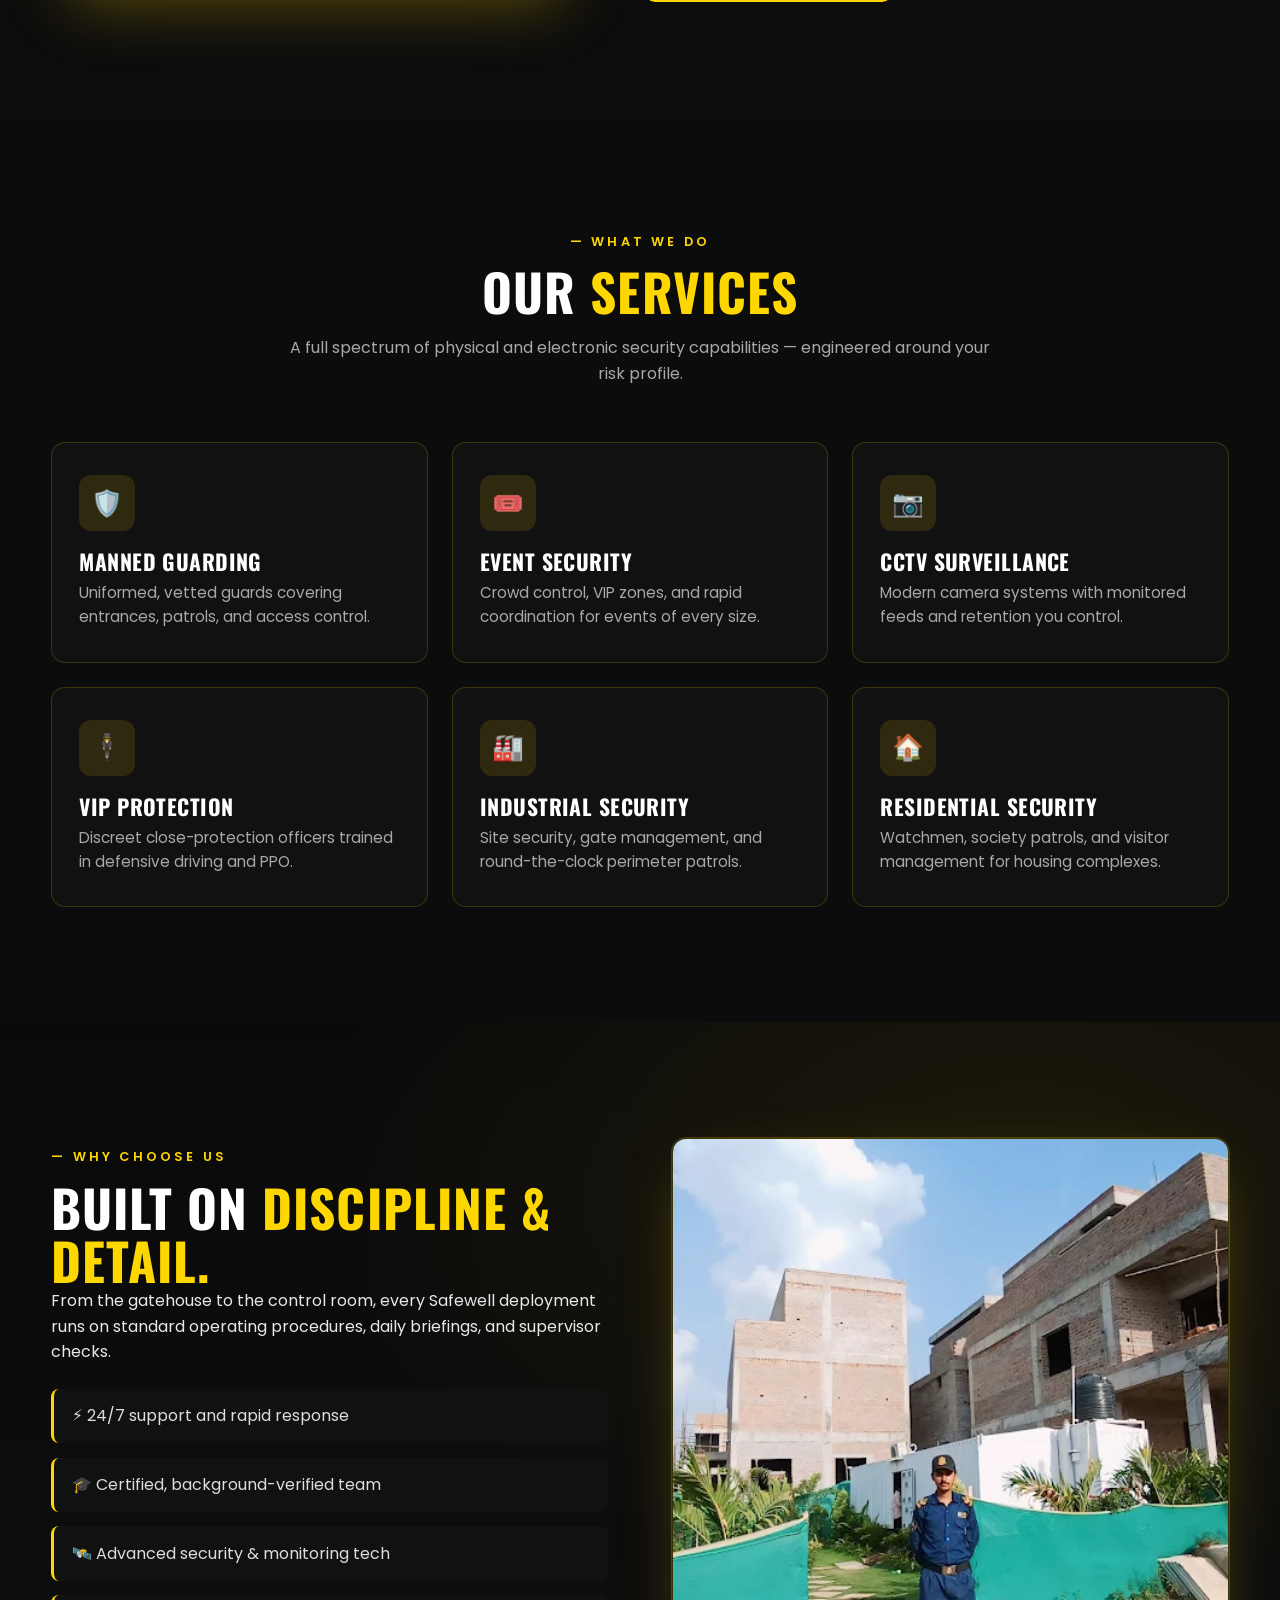
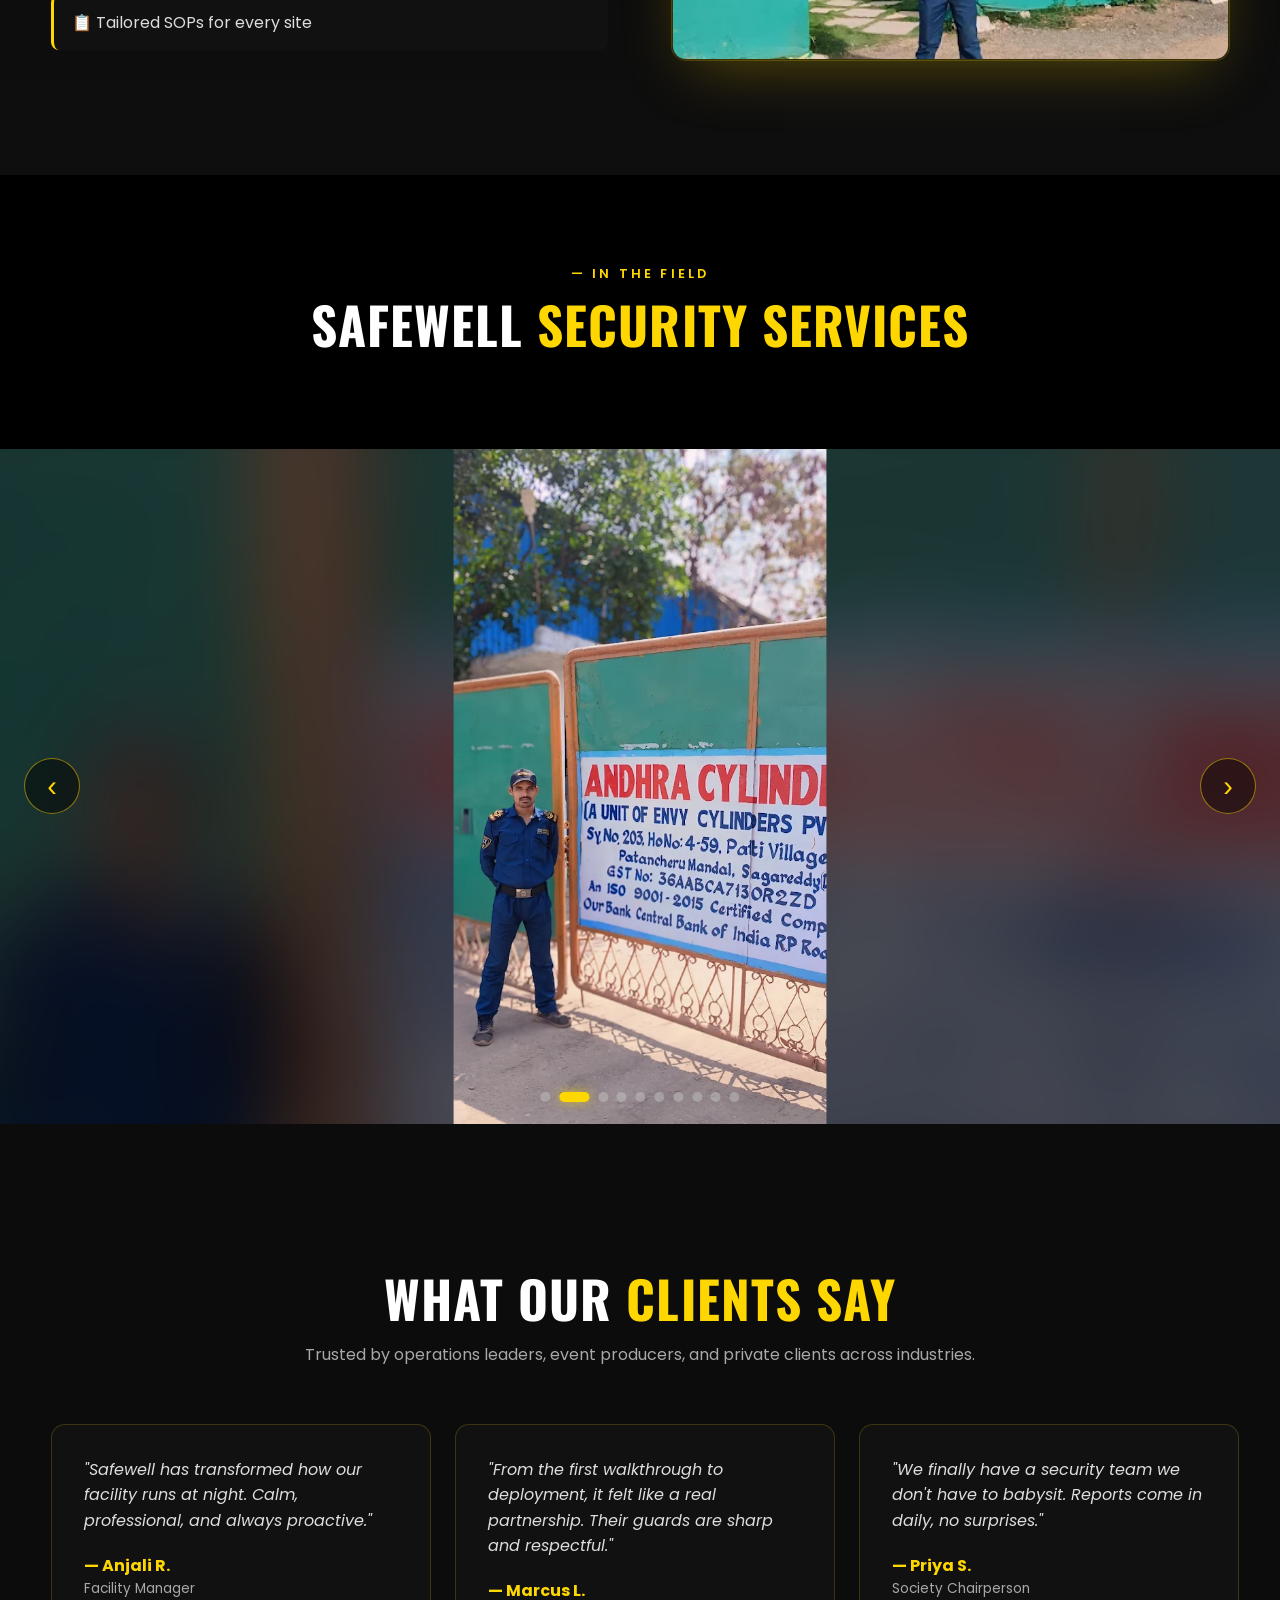
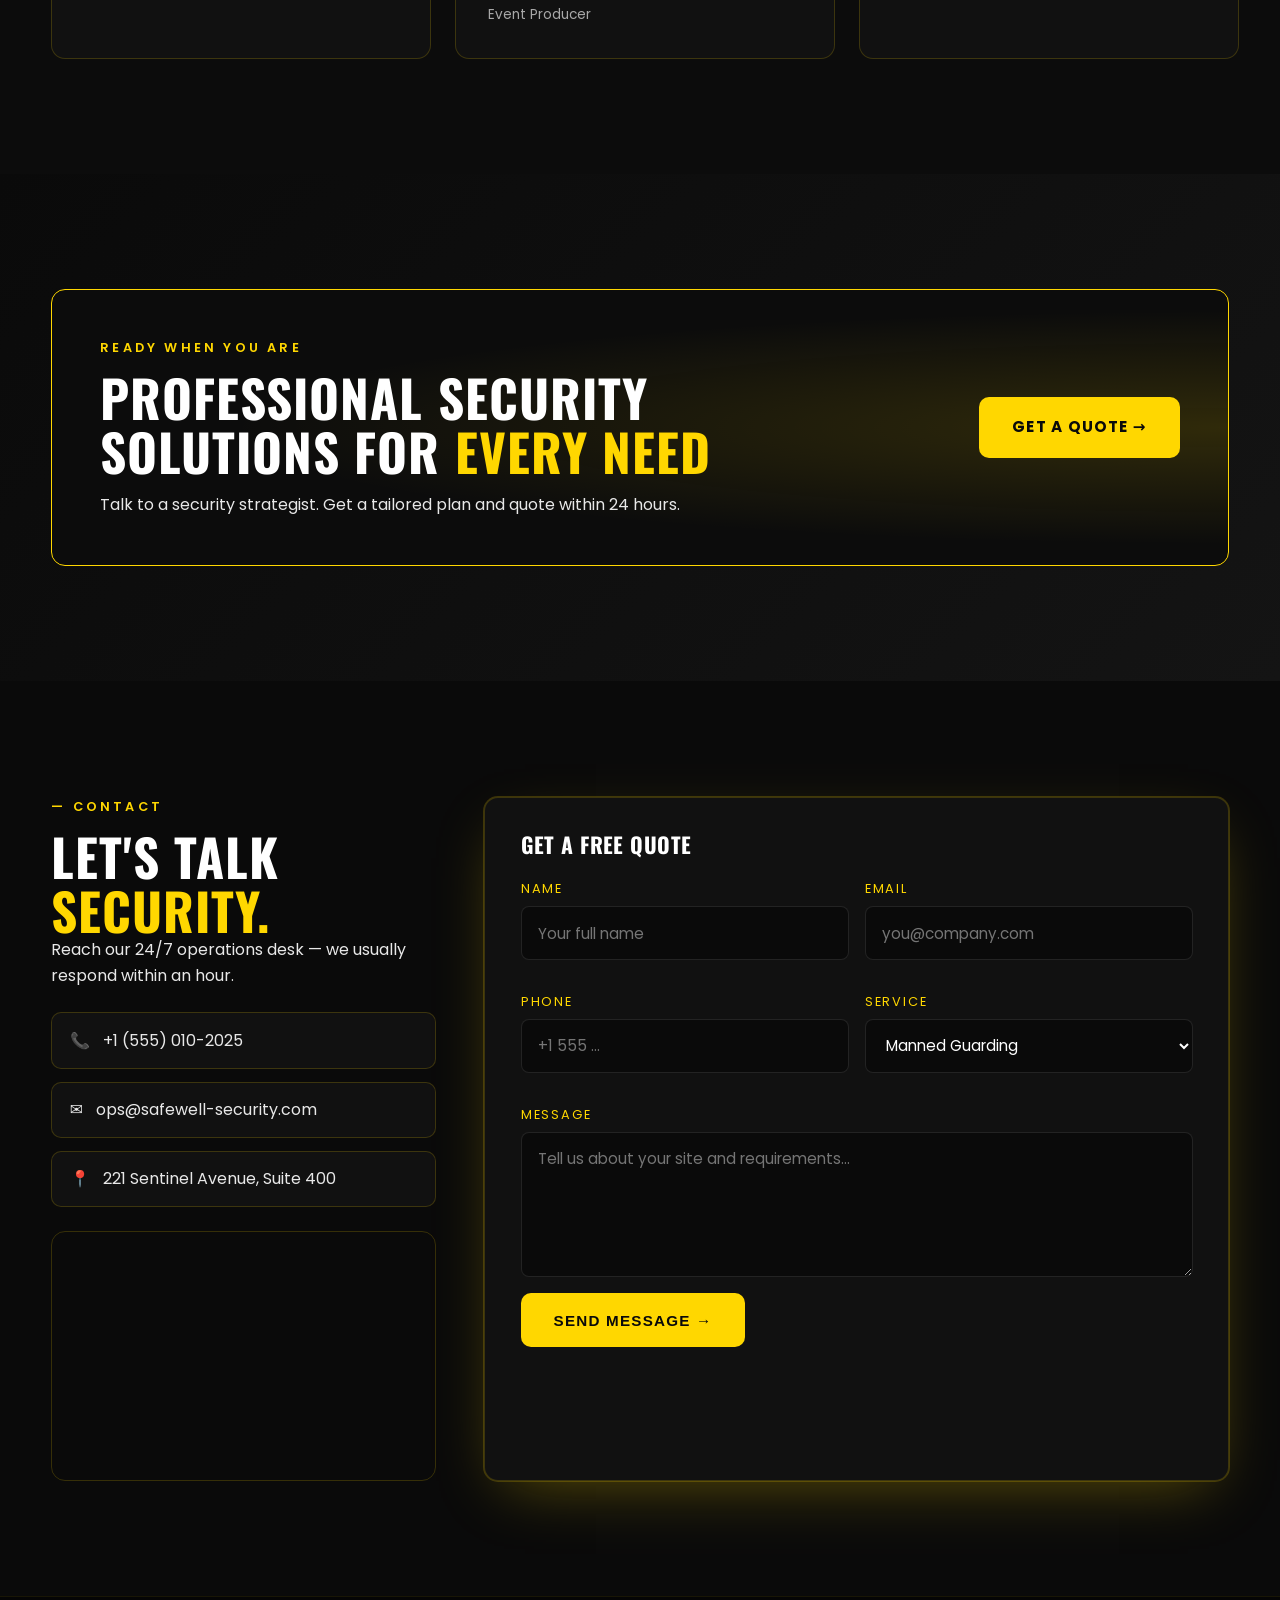
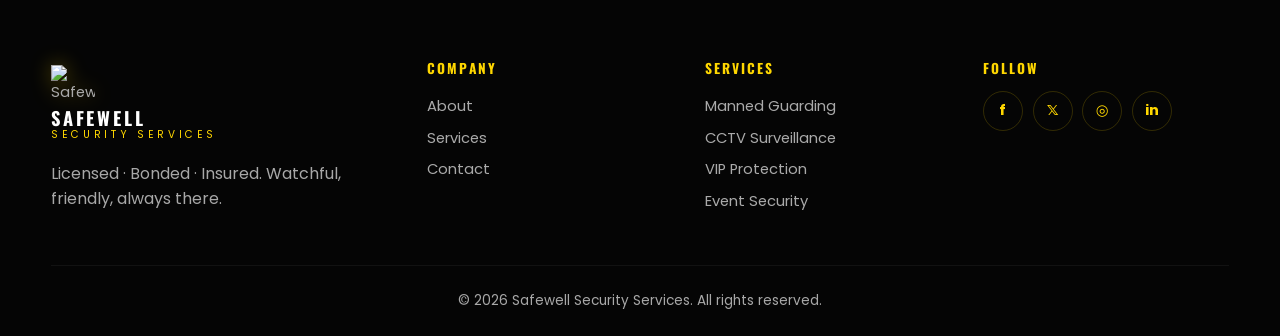
==== commit dc0b8a3f: "Changes Co-authored-by: lkt1325 <279020083+lkt1325@users.noreply.github.com>" ====
--- a/static-site/index.html
+++ b/static-site/index.html
@@ -23,7 +23,7 @@
   <header class="site-header" id="siteHeader">
     <div class="container header-inner">
       <a href="#home" class="brand" aria-label="Safewell Security Services home">
-        <img src="images/logo.png" alt="Safewell shield logo" class="brand-logo" />
+        
         <span class="brand-text">
           <strong>SAFEWELL</strong>
           <small>SECURITY SERVICES</small>
@@ -35,7 +35,7 @@
         <a href="#about" class="nav-link">About</a>
         <a href="#services" class="nav-link">Services</a>
         <a href="#why" class="nav-link">Why Us</a>
-        <a href="#process" class="nav-link">Process</a>
+        
         <a href="#gallery" class="nav-link">Gallery</a>
         <a href="#contact" class="nav-link">Contact</a>
       </nav>
@@ -54,21 +54,28 @@
     <div class="hero-overlay"></div>
     <div class="hero-grid"></div>
 
-    <div class="container hero-content">
-      <div class="badge reveal">
-        <span class="dot"></span> LICENSED · BONDED · 24/7
-      </div>
-      <h1 class="reveal">
-        YOUR SAFETY,<br />
-        <span class="text-yellow">OUR PRIORITY.</span>
-      </h1>
-      <p class="hero-sub reveal">
-        Professional security solutions you can trust. Trained personnel, advanced
-        surveillance, and tactical response — built for the moments that matter.
-      </p>
-      <div class="hero-actions reveal">
-        <a href="#contact" class="btn btn-primary">Get a Quote →</a>
-        <a href="#contact" class="btn btn-ghost">Contact Us</a>
+    <div class="container hero-content hero-layout">
+      <div class="hero-text">
+        <div class="badge reveal">
+          <span class="dot"></span> LICENSED · BONDED · 24/7
+        </div>
+        <h1 class="reveal">
+          YOUR SAFETY,<br />
+          <span class="text-yellow">OUR PRIORITY.</span>
+        </h1>
+        <p class="hero-sub reveal">
+          Professional security solutions you can trust. Trained personnel, advanced
+          surveillance, and tactical response — built for the moments that matter.
+        </p>
+        <div class="hero-actions reveal">
+          <a href="#contact" class="btn btn-primary">Get a Quote →</a>
+          <a href="#contact" class="btn btn-ghost">Contact Us</a>
+        </div>
+      </div>
+
+      <div class="hero-logo-wrap reveal">
+        <div class="hero-logo-glow"></div>
+        <img src="images/hero-logo.png" alt="Safewell Security Services shield logo" class="hero-logo" />
       </div>
     </div>
 
@@ -167,30 +174,17 @@
         </ul>
       </div>
 
-      <div class="counters">
-        <div class="counter-card reveal"><div class="num" data-count="450">0</div><p>Happy Clients</p></div>
-        <div class="counter-card reveal"><div class="num" data-count="1200">0</div><p>Trained Guards</p></div>
-        <div class="counter-card reveal"><div class="num" data-count="12">0</div><p>Years Experience</p></div>
-        <div class="counter-card reveal"><div class="num" data-count="98">0</div><p>% Retention</p></div>
-      </div>
-    </div>
-  </section>
-
-  <!-- PROCESS -->
-  <section id="process" class="section process">
-    <div class="container">
-      <div class="section-head">
-        <p class="eyebrow reveal">— HOW WE WORK</p>
-        <h2 class="reveal">OUR <span class="text-yellow">PROCESS</span></h2>
-      </div>
-      <div class="process-grid">
-        <div class="step reveal"><span class="step-num">01</span><h4>Consultation</h4><p>We listen first — understanding your site, risks, and operations.</p></div>
-        <div class="step reveal"><span class="step-num">02</span><h4>Risk Assessment</h4><p>A walk-through and threat profile tailored to your environment.</p></div>
-        <div class="step reveal"><span class="step-num">03</span><h4>Deployment</h4><p>Certified guards and tech deployed with documented SOPs.</p></div>
-        <div class="step reveal"><span class="step-num">04</span><h4>Monitoring</h4><p>Daily supervision, reporting, and continuous improvement.</p></div>
-      </div>
-    </div>
-  </section>
+      <div class="why-image reveal">
+        <div class="image-frame">
+          <img src="images/why-choose.webp" alt="Safewell guard at residential project site" loading="lazy" />
+        </div>
+        <div class="glow-ring"></div>
+      </div>
+    </div>
+  </section>
+
+
+
 
   <!-- GALLERY / FULL-WIDTH AUTO SLIDER -->
   <section id="gallery" class="gallery-fullwidth">
@@ -318,7 +312,7 @@
         <h5>Company</h5>
         <a href="#about">About</a>
         <a href="#services">Services</a>
-        <a href="#process">Process</a>
+        
         <a href="#contact">Contact</a>
       </div>
       <div>
--- a/static-site/style.css
+++ b/static-site/style.css
@@ -143,7 +143,64 @@
   background-size: 60px 60px;
   mask-image: radial-gradient(ellipse at center, #000 35%, transparent 80%);
 }
-.hero-content { position: relative; z-index: 2; max-width: 780px; }
+.hero-content { position: relative; z-index: 2; max-width: var(--container); }
+.hero-layout {
+  display: grid;
+  grid-template-columns: 1.1fr .9fr;
+  gap: 3rem;
+  align-items: center;
+}
+.hero-text { max-width: 640px; }
+.hero-logo-wrap {
+  position: relative;
+  display: grid;
+  place-items: center;
+  min-height: 420px;
+}
+.hero-logo {
+  position: relative;
+  z-index: 2;
+  width: clamp(240px, 32vw, 440px);
+  height: auto;
+  filter: drop-shadow(0 20px 60px rgba(0,0,0,.6)) drop-shadow(0 0 40px rgba(255,215,0,.35));
+  animation: heroLogoFloat 6s ease-in-out infinite;
+}
+@keyframes heroLogoFloat {
+  0%, 100% { transform: translateY(0) rotate(0deg); }
+  50% { transform: translateY(-12px) rotate(.5deg); }
+}
+.hero-logo-glow {
+  position: absolute;
+  width: clamp(320px, 40vw, 560px);
+  height: clamp(320px, 40vw, 560px);
+  border-radius: 50%;
+  background: radial-gradient(circle, rgba(255,215,0,.35) 0%, rgba(255,215,0,.08) 40%, transparent 70%);
+  filter: blur(20px);
+  animation: heroGlowPulse 4s ease-in-out infinite;
+  z-index: 1;
+}
+.hero-logo-glow::before,
+.hero-logo-glow::after {
+  content: '';
+  position: absolute; inset: 10%;
+  border: 1px dashed rgba(255,215,0,.35);
+  border-radius: 50%;
+  animation: heroRingSpin 30s linear infinite;
+}
+.hero-logo-glow::after { inset: 22%; animation-duration: 22s; animation-direction: reverse; border-style: dotted; }
+@keyframes heroGlowPulse {
+  0%, 100% { transform: scale(1); opacity: .9; }
+  50% { transform: scale(1.08); opacity: 1; }
+}
+@keyframes heroRingSpin {
+  to { transform: rotate(360deg); }
+}
+@media (max-width: 900px) {
+  .hero-layout { grid-template-columns: 1fr; gap: 2rem; text-align: center; }
+  .hero-text { margin: 0 auto; }
+  .hero-text .badge, .hero-actions { justify-content: center; }
+  .hero-logo-wrap { min-height: 280px; order: -1; }
+}
 .badge {
   display: inline-flex; align-items: center; gap: .5rem;
   padding: .6rem 1.1rem; border: 1px solid var(--yellow);
@@ -217,6 +274,8 @@
   background: radial-gradient(ellipse at 80% 20%, rgba(255,215,0,.2), transparent 50%);
 }
 .why-grid { position: relative; display: grid; grid-template-columns: 1fr 1fr; gap: 4rem; align-items: center; }
+.why-image { position: relative; }
+.why-image .image-frame img { height: 520px; }
 .check-list { list-style: none; margin-top: 1.5rem; display: grid; gap: .9rem; }
 .check-list li { padding: .9rem 1.1rem; background: var(--black-2); border-left: 3px solid var(--yellow); border-radius: 8px; color: #ddd; }
 .counters { display: grid; grid-template-columns: repeat(2,1fr); gap: 1.2rem; }
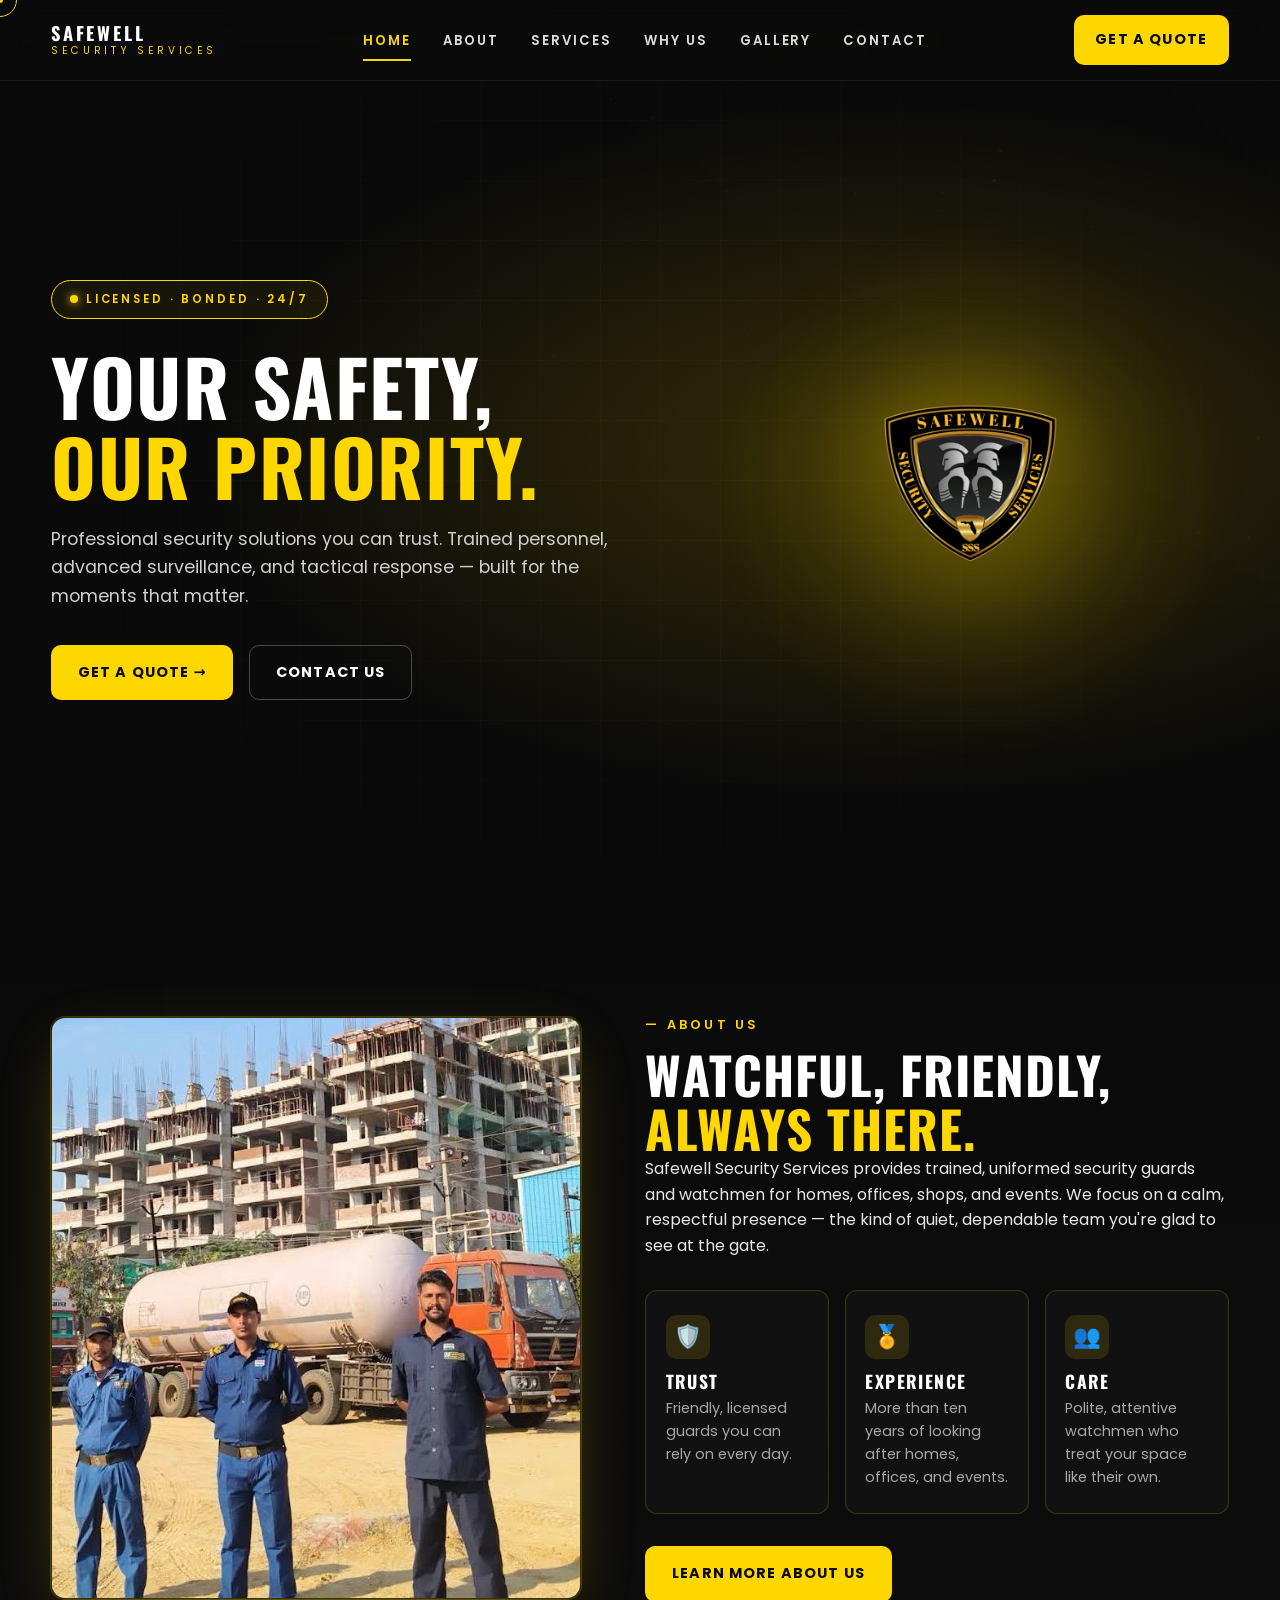
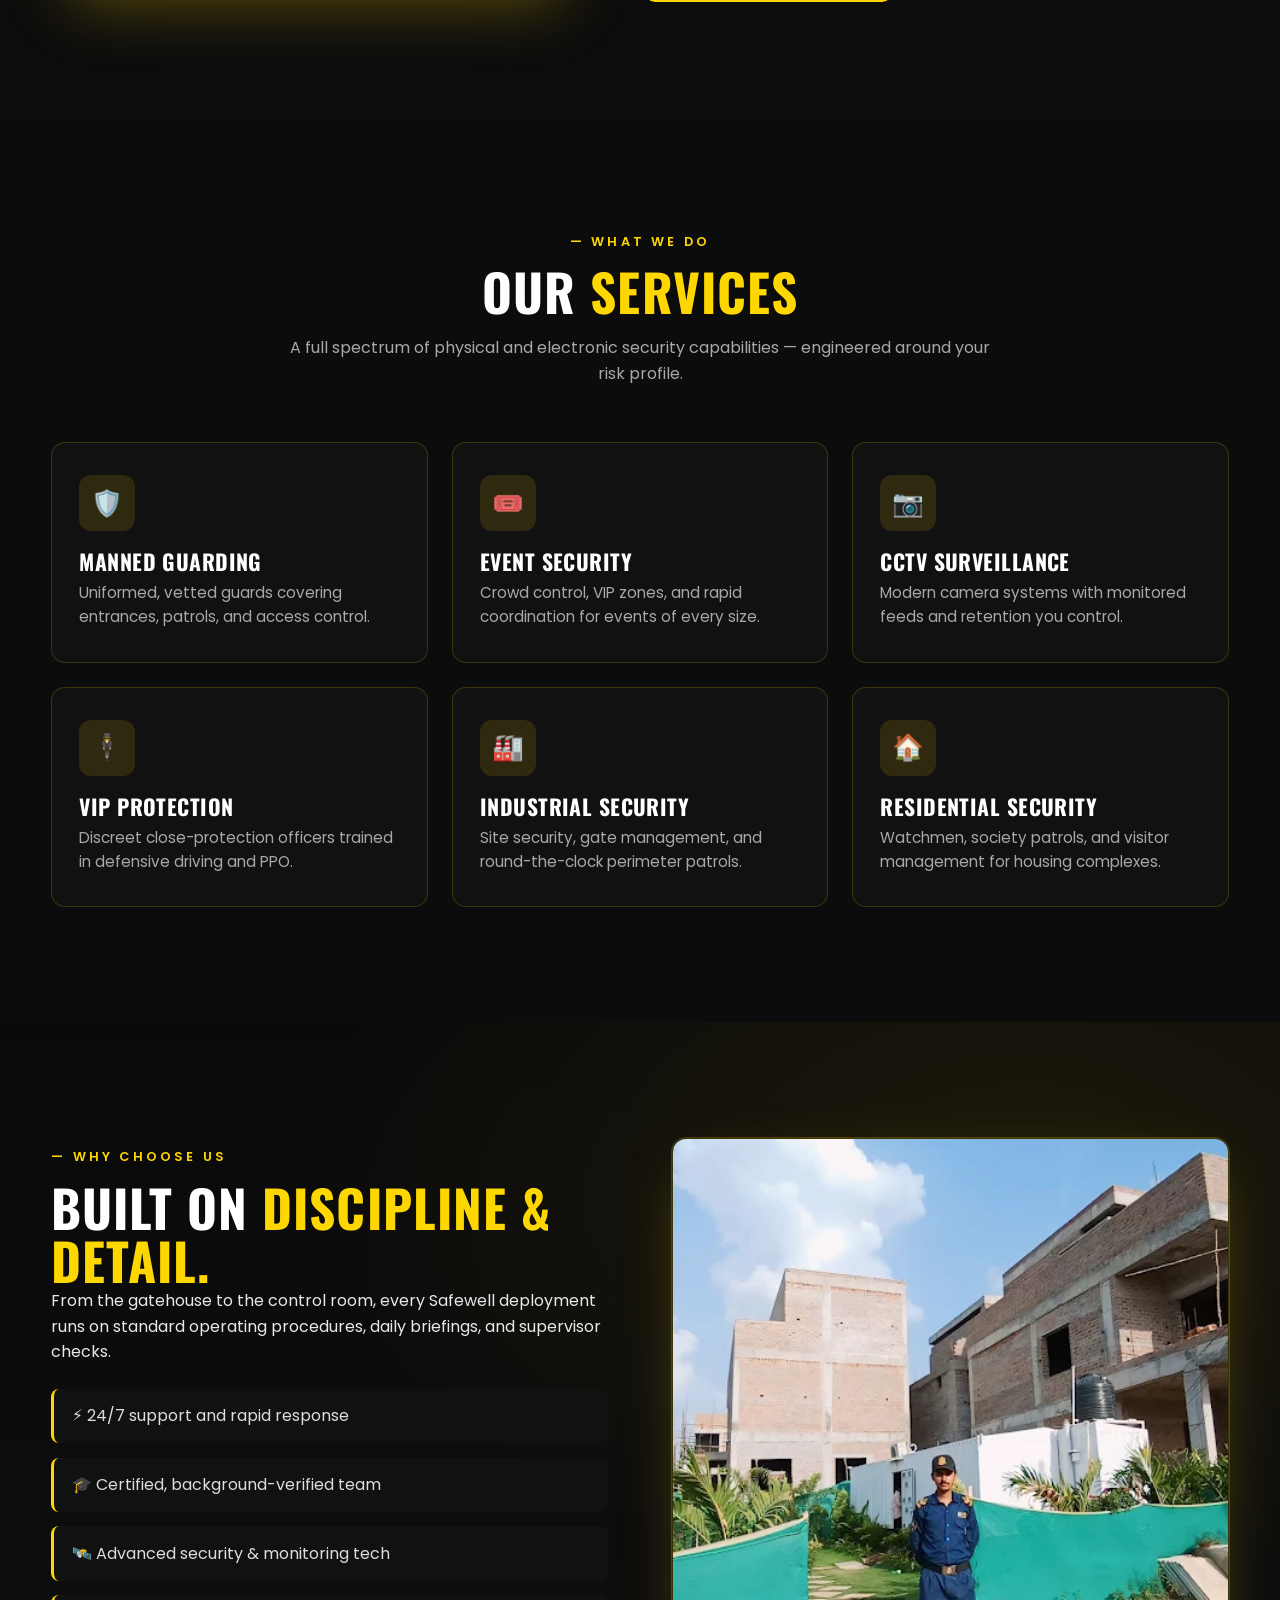
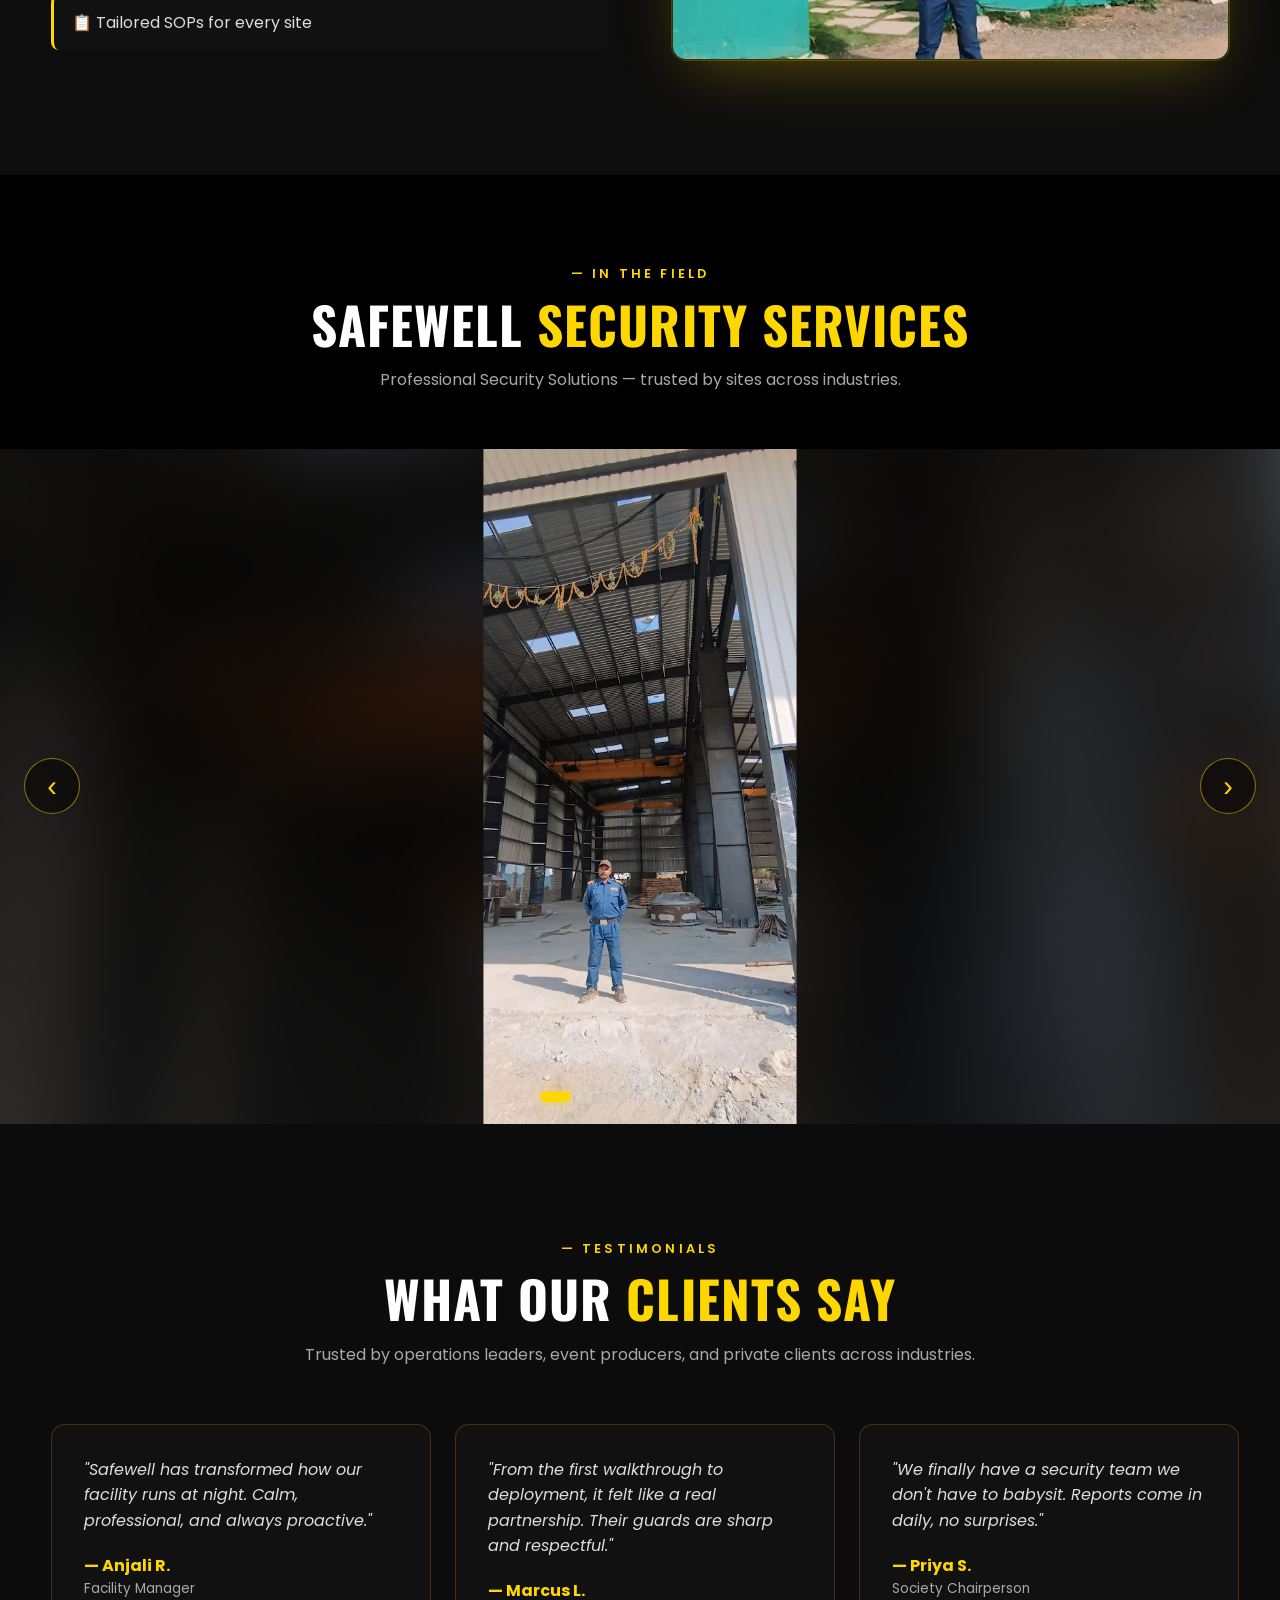
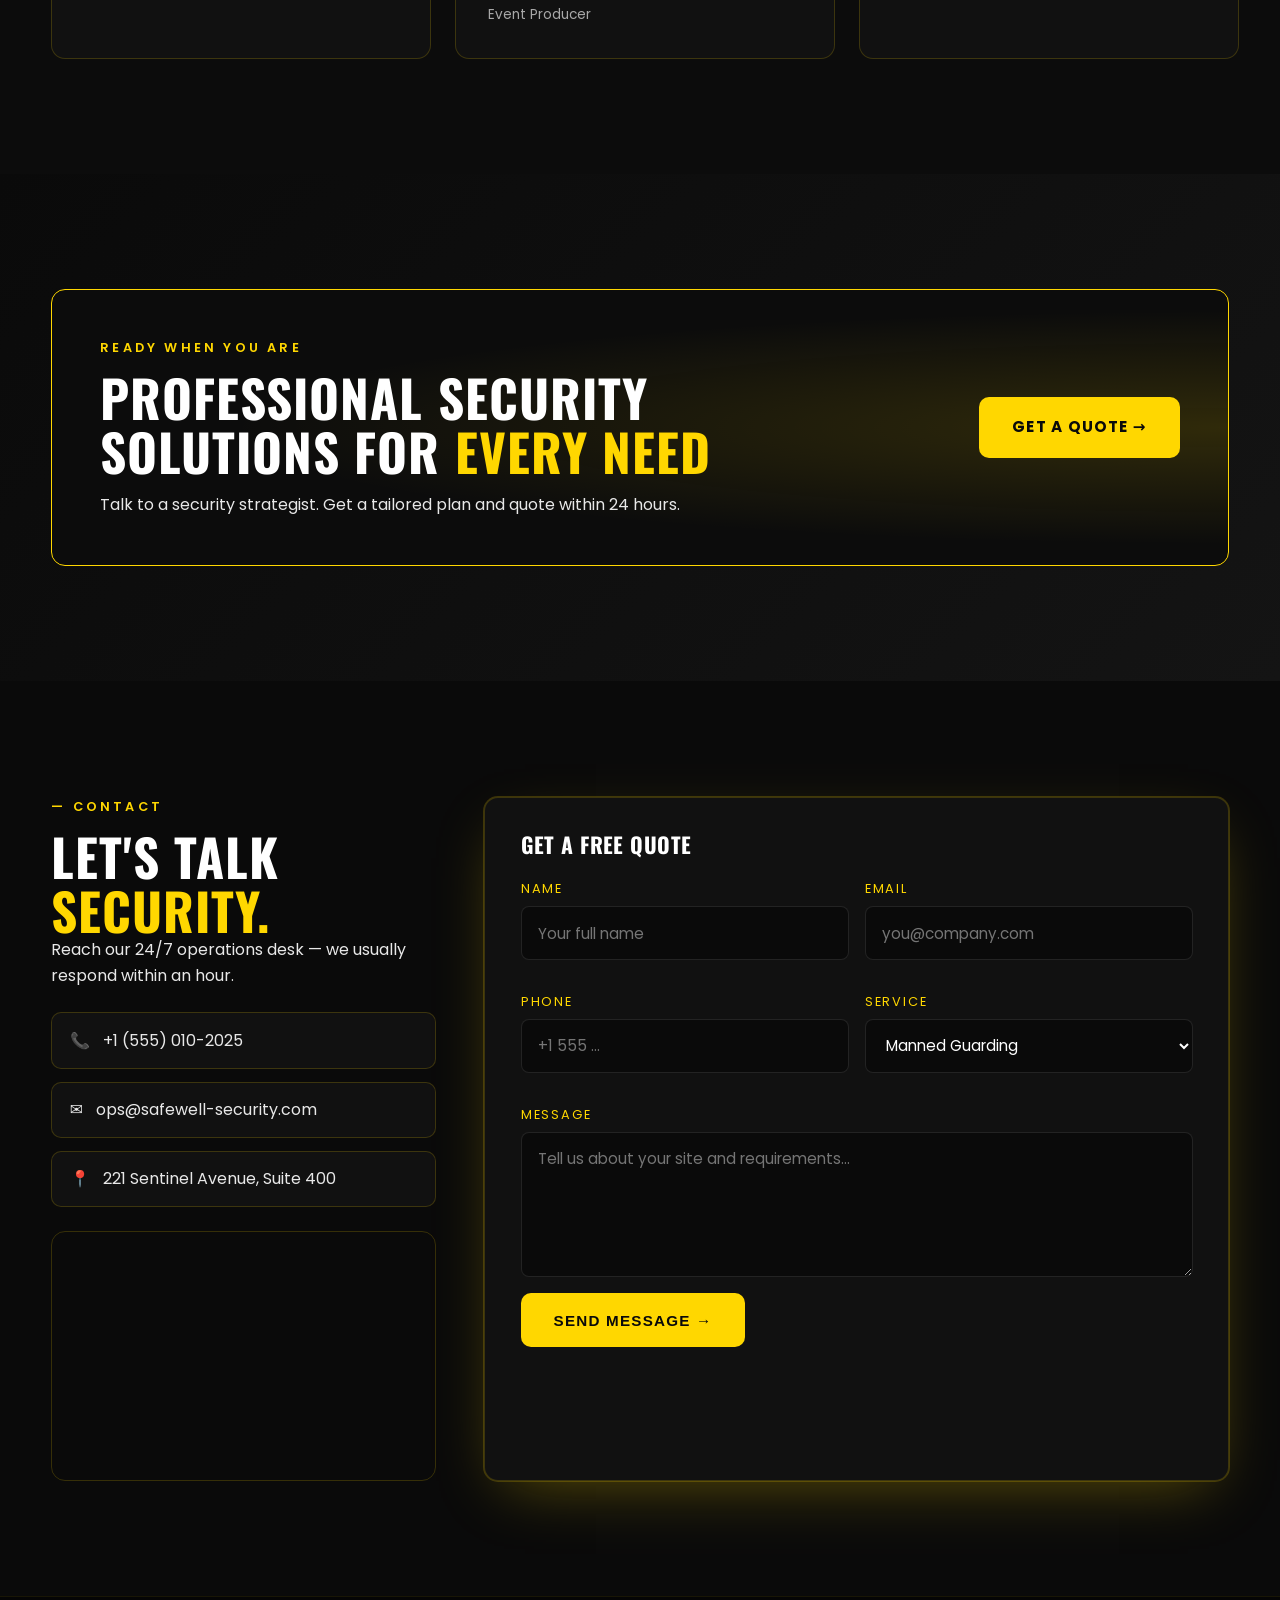
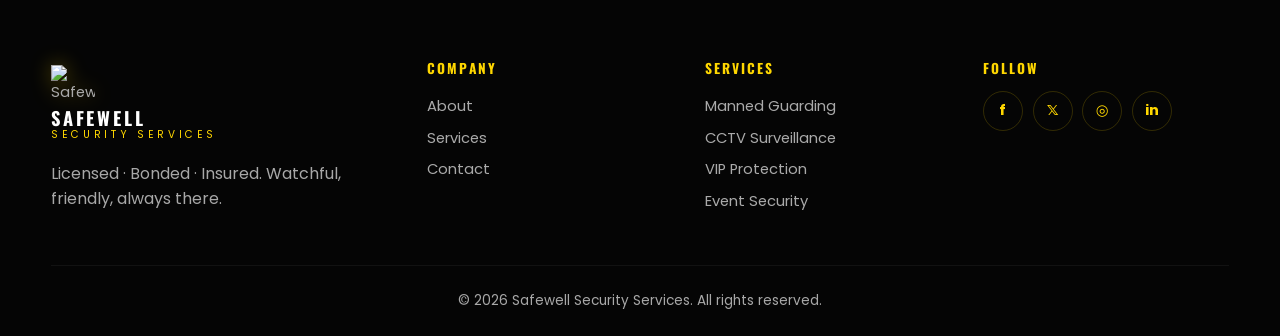
==== commit 7208f199: "Changes Co-authored-by: lkt1325 <279020083+lkt1325@users.noreply.github.com>" ====
--- a/static-site/index.html
+++ b/static-site/index.html
@@ -79,10 +79,6 @@
       </div>
     </div>
 
-    <a href="#about" class="scroll-indicator" aria-label="Scroll down">
-      <span>SCROLL</span>
-      <div class="mouse"><div class="wheel"></div></div>
-    </a>
   </section>
 
   <!-- ABOUT -->
--- a/static-site/style.css
+++ b/static-site/style.css
@@ -196,10 +196,12 @@
   to { transform: rotate(360deg); }
 }
 @media (max-width: 900px) {
-  .hero-layout { grid-template-columns: 1fr; gap: 2rem; text-align: center; }
-  .hero-text { margin: 0 auto; }
+  .hero-layout { grid-template-columns: 1fr; gap: 2.5rem; text-align: center; }
+  .hero-text { margin: 0 auto; order: 1; }
   .hero-text .badge, .hero-actions { justify-content: center; }
-  .hero-logo-wrap { min-height: 280px; order: -1; }
+  .hero-logo-wrap { min-height: 420px; order: 2; margin-top: -1.5rem; }
+  .hero-logo { width: clamp(320px, 82vw, 500px); }
+  .hero-logo-glow { width: clamp(400px, 95vw, 600px); height: clamp(400px, 95vw, 600px); }
 }
 .badge {
   display: inline-flex; align-items: center; gap: .5rem;
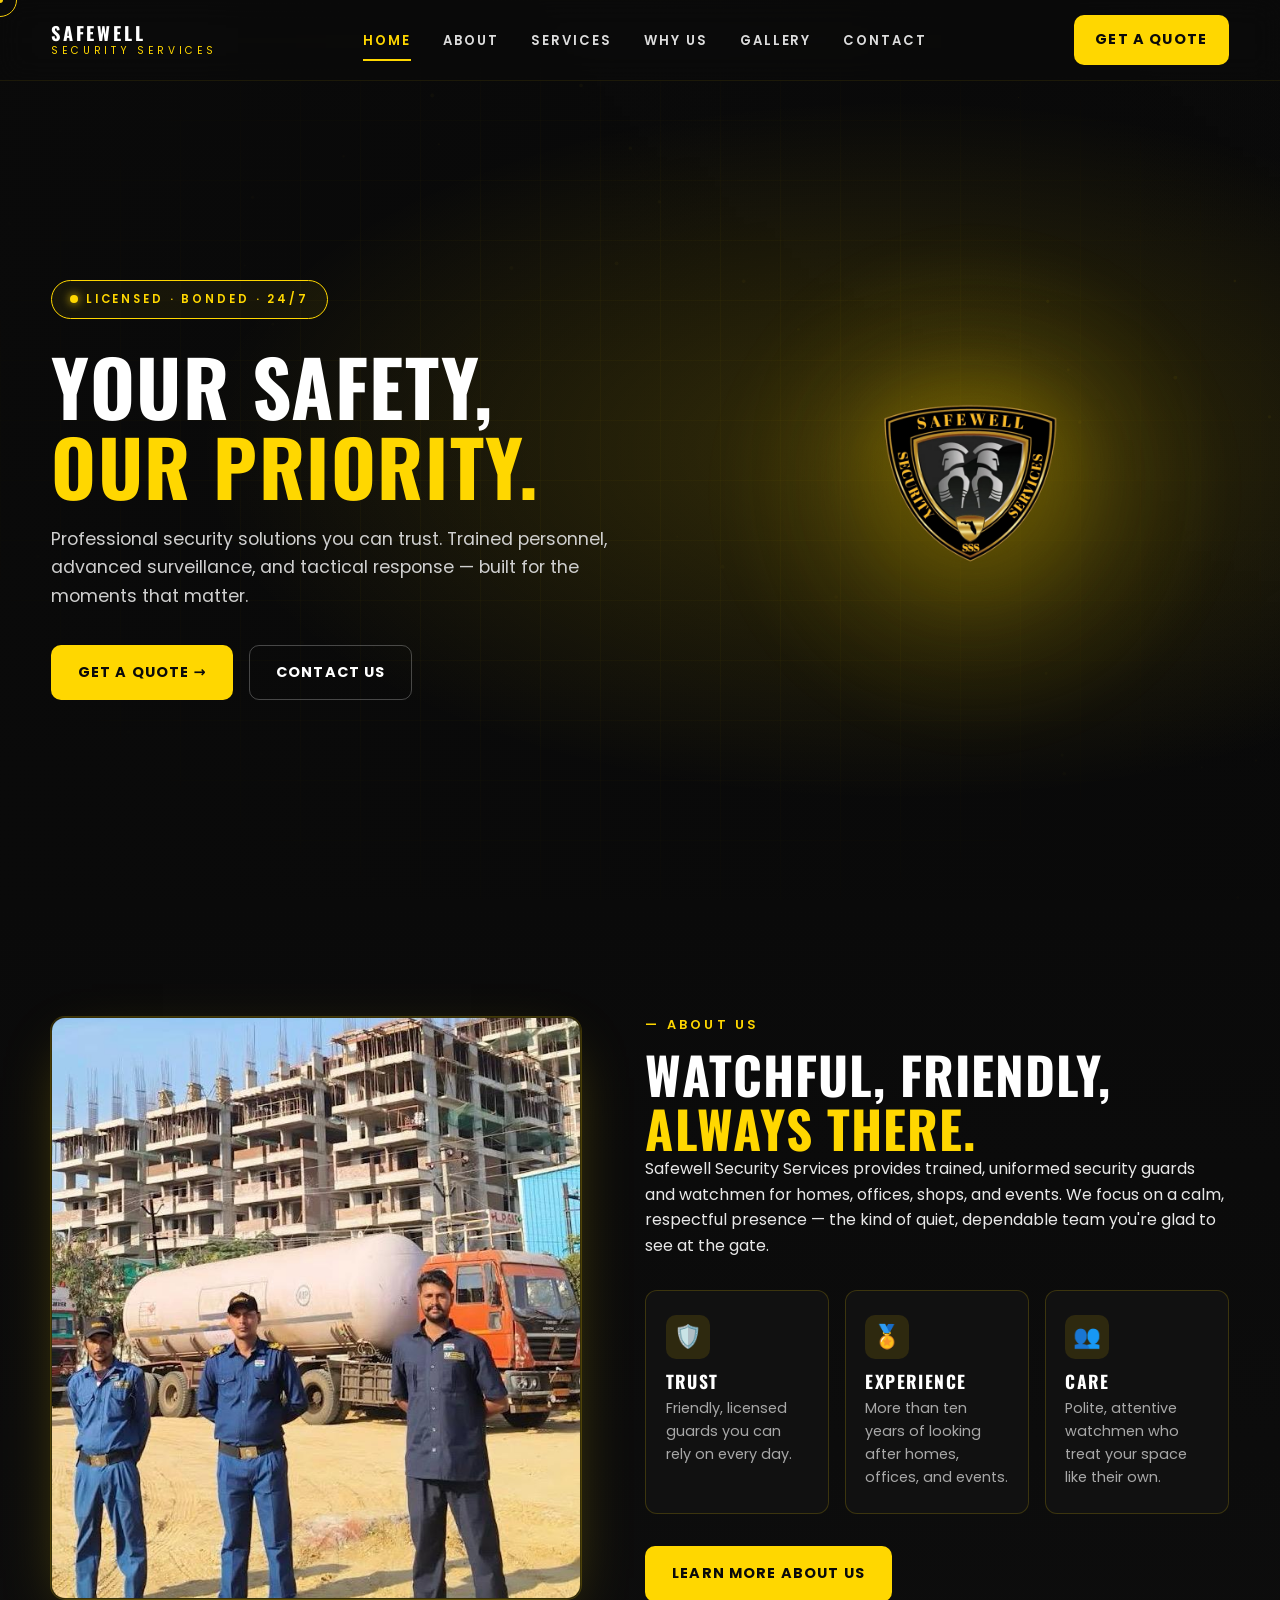
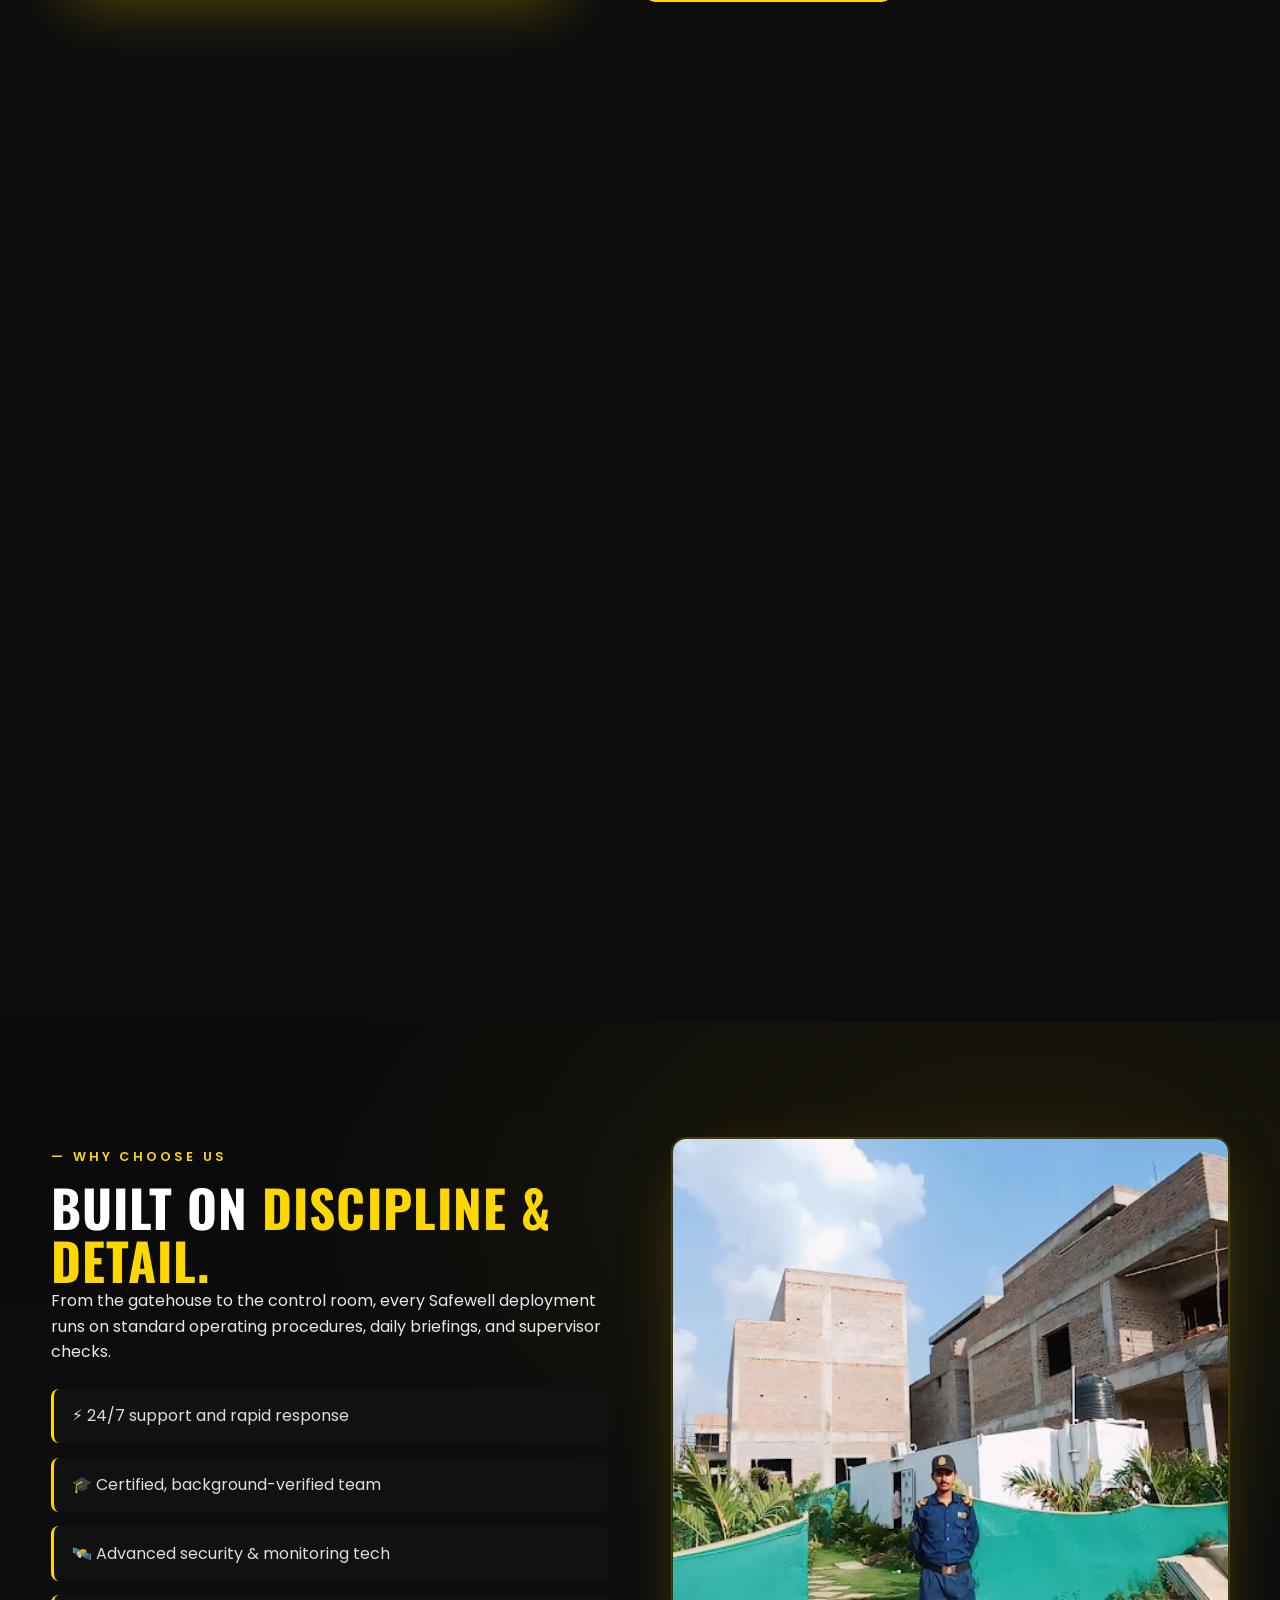
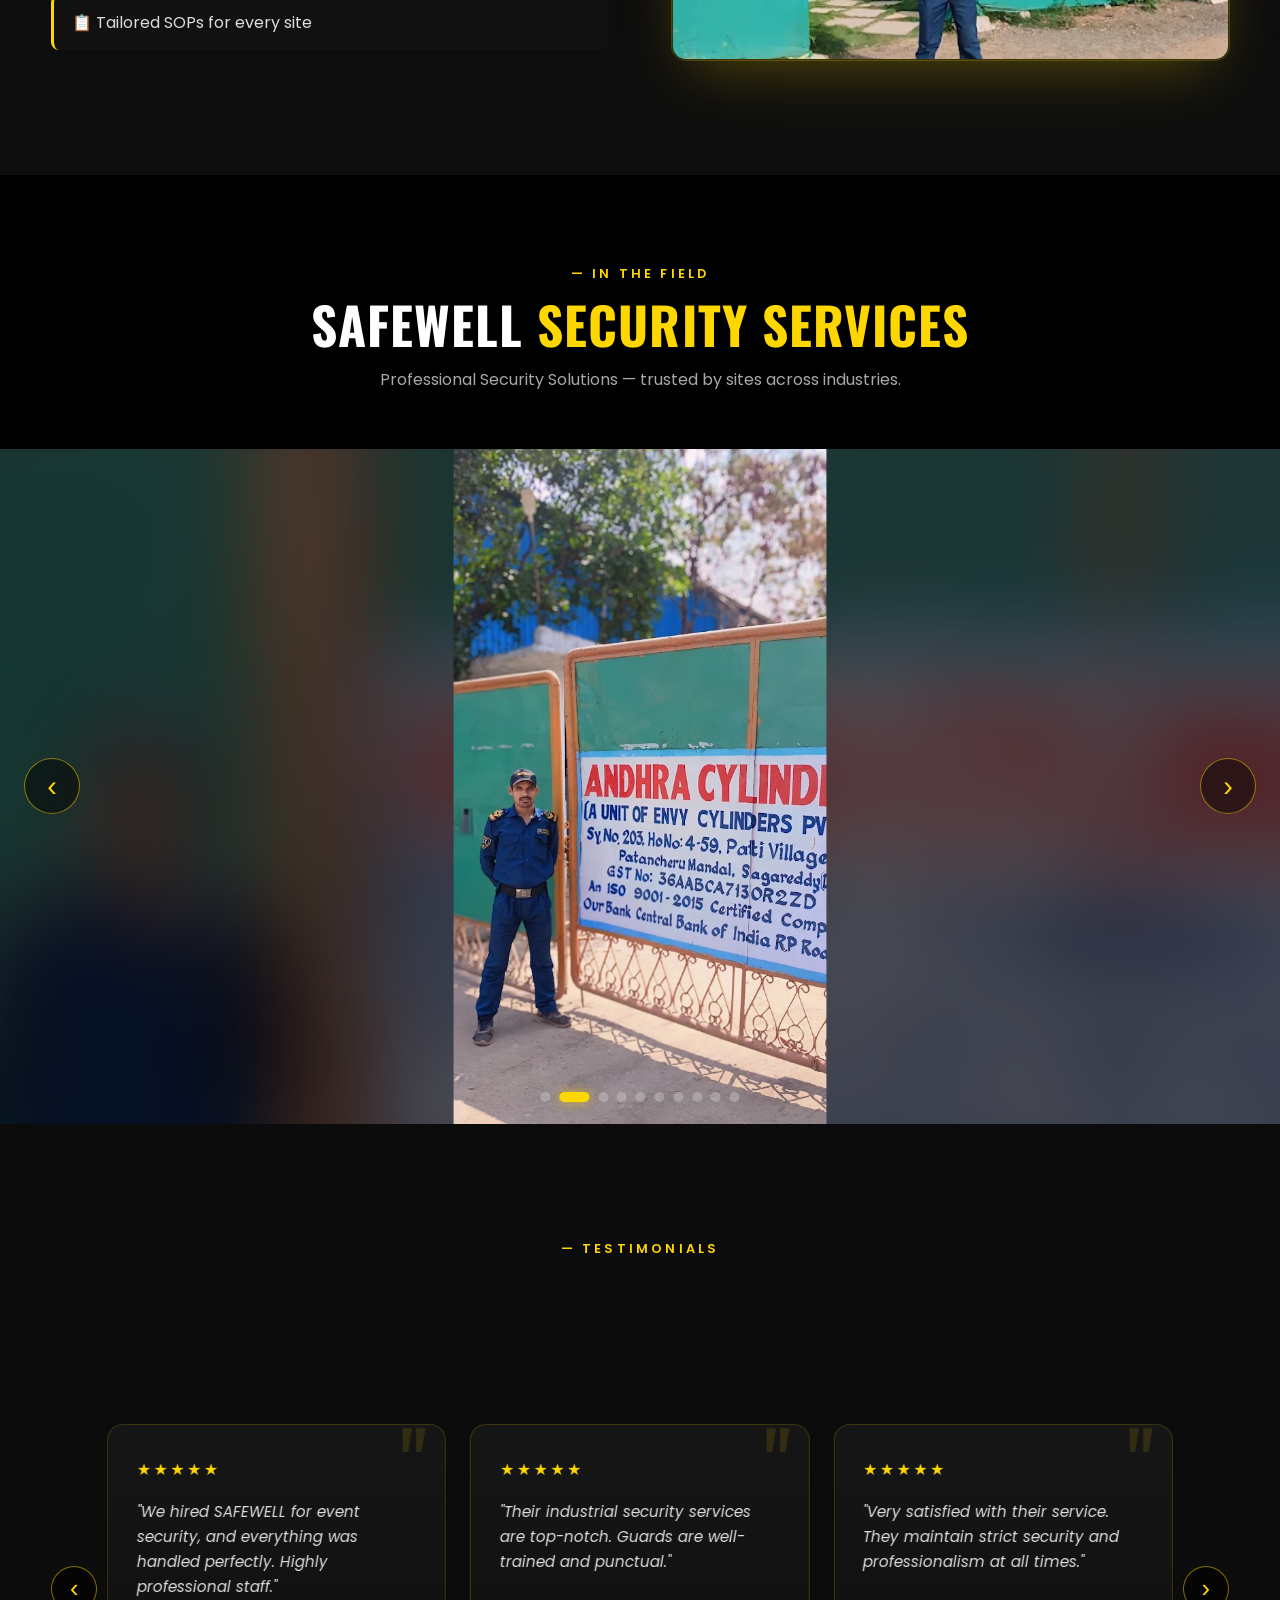
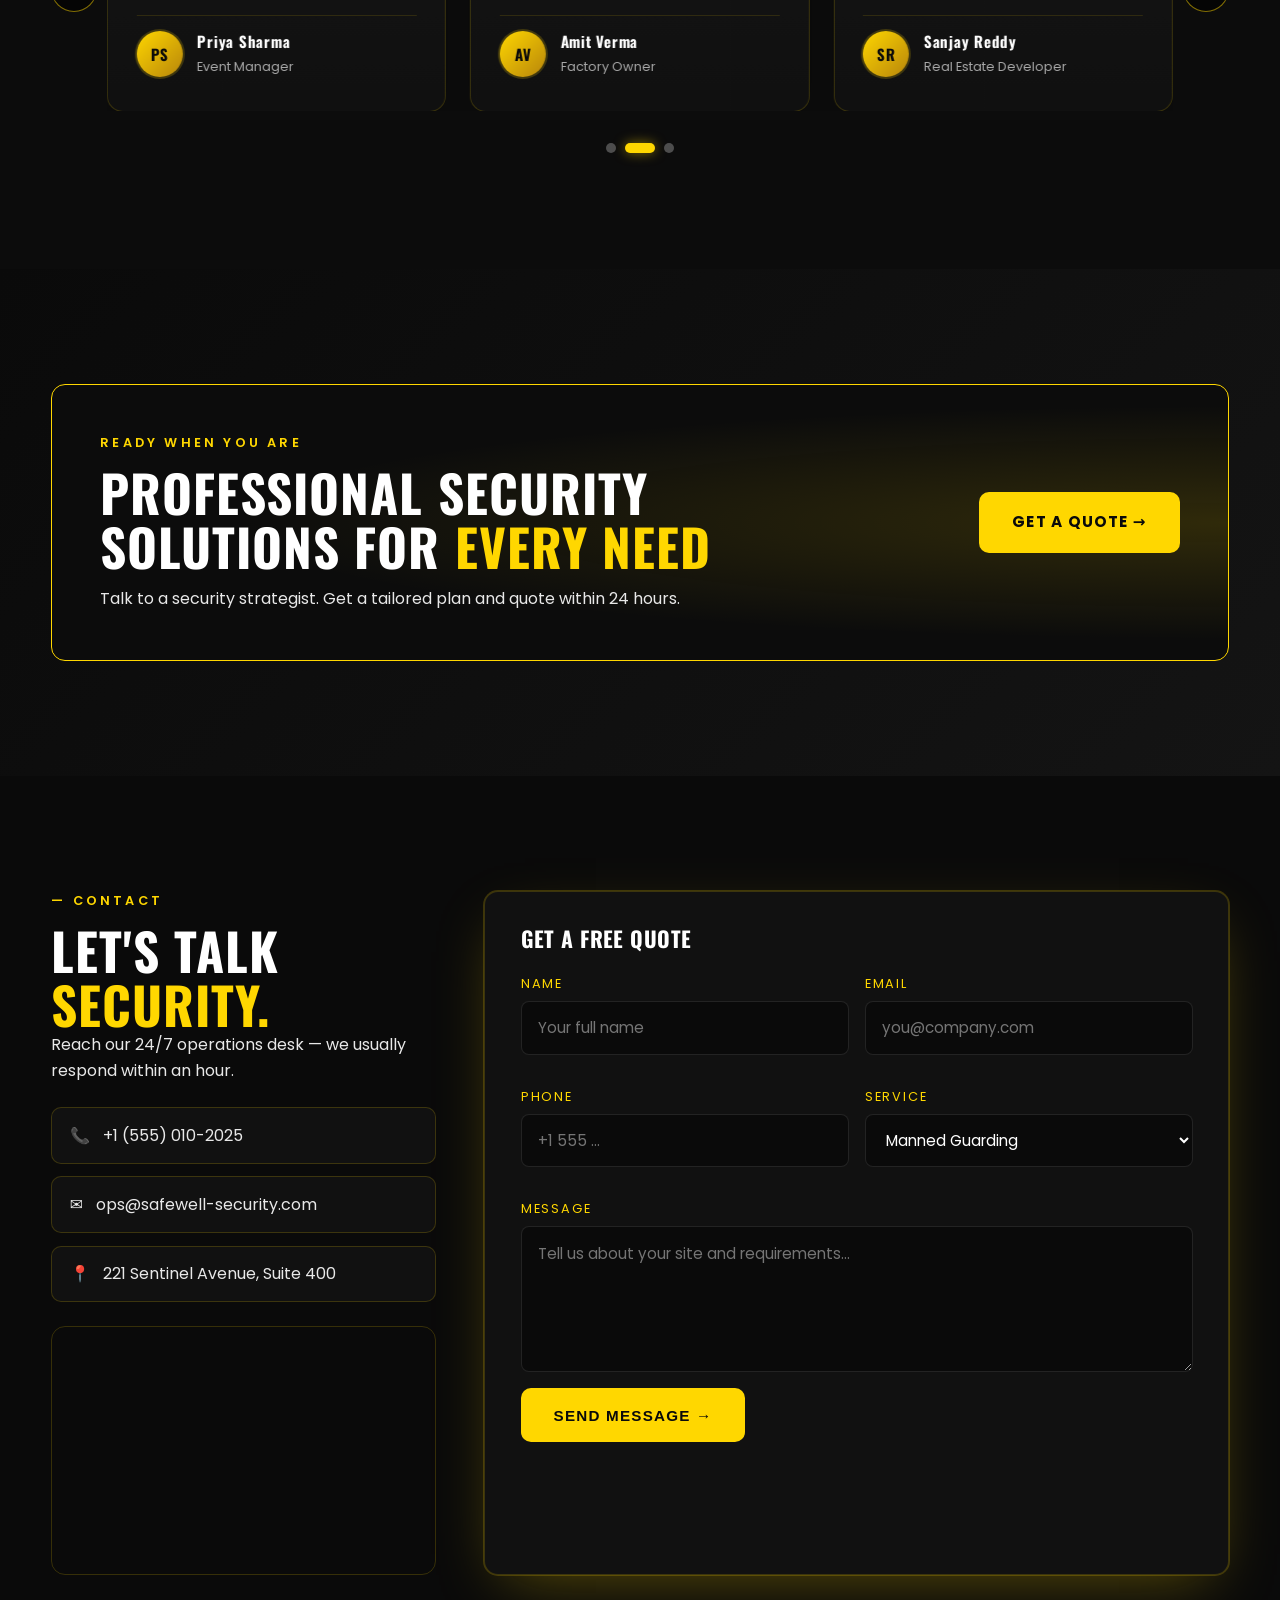
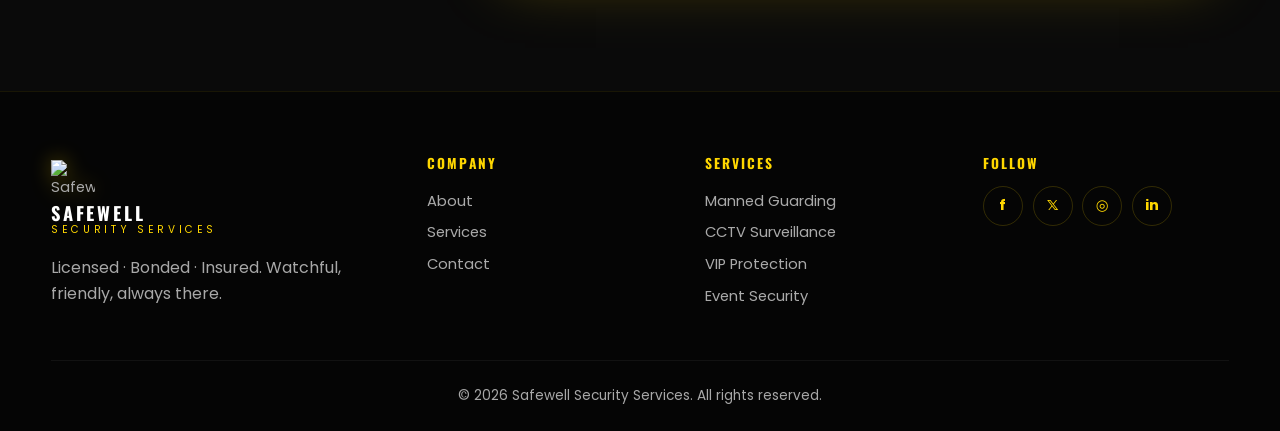
==== commit 57e37ea8: "Changes Co-authored-by: lkt1325 <279020083+lkt1325@users.noreply.github.com>" ====
--- a/static-site/index.html
+++ b/static-site/index.html
@@ -216,22 +216,77 @@
       <div class="section-head">
         <p class="eyebrow reveal">— TESTIMONIALS</p>
         <h2 class="reveal">WHAT OUR <span class="text-yellow">CLIENTS SAY</span></h2>
-        <p class="section-sub reveal">Trusted by operations leaders, event producers, and private clients across industries.</p>
-      </div>
-
-      <div class="testi-track" id="testiTrack">
-        <div class="testi-card">
-          <p>"Safewell has transformed how our facility runs at night. Calm, professional, and always proactive."</p>
-          <div class="testi-author"><strong>— Anjali R.</strong><span>Facility Manager</span></div>
-        </div>
-        <div class="testi-card">
-          <p>"From the first walkthrough to deployment, it felt like a real partnership. Their guards are sharp and respectful."</p>
-          <div class="testi-author"><strong>— Marcus L.</strong><span>Event Producer</span></div>
-        </div>
-        <div class="testi-card">
-          <p>"We finally have a security team we don't have to babysit. Reports come in daily, no surprises."</p>
-          <div class="testi-author"><strong>— Priya S.</strong><span>Society Chairperson</span></div>
-        </div>
+        <p class="section-sub reveal">Trusted across India for reliable and professional security services.</p>
+      </div>
+
+      <div class="testi-carousel" id="testiCarousel" aria-roledescription="carousel">
+        <div class="testi-viewport">
+          <div class="testi-track" id="testiTrack">
+            <article class="testi-card">
+              <div class="testi-stars" aria-label="5 out of 5 stars">★★★★★</div>
+              <p class="testi-quote">"SAFEWELL Security Services has provided excellent guards for our society. Very disciplined and reliable team."</p>
+              <div class="testi-author">
+                <div class="testi-avatar" aria-hidden="true">RK</div>
+                <div>
+                  <strong>Ramesh Kumar</strong>
+                  <span>Apartment Association President</span>
+                </div>
+              </div>
+            </article>
+
+            <article class="testi-card">
+              <div class="testi-stars" aria-label="5 out of 5 stars">★★★★★</div>
+              <p class="testi-quote">"We hired SAFEWELL for event security, and everything was handled perfectly. Highly professional staff."</p>
+              <div class="testi-author">
+                <div class="testi-avatar" aria-hidden="true">PS</div>
+                <div>
+                  <strong>Priya Sharma</strong>
+                  <span>Event Manager</span>
+                </div>
+              </div>
+            </article>
+
+            <article class="testi-card">
+              <div class="testi-stars" aria-label="5 out of 5 stars">★★★★★</div>
+              <p class="testi-quote">"Their industrial security services are top-notch. Guards are well-trained and punctual."</p>
+              <div class="testi-author">
+                <div class="testi-avatar" aria-hidden="true">AV</div>
+                <div>
+                  <strong>Amit Verma</strong>
+                  <span>Factory Owner</span>
+                </div>
+              </div>
+            </article>
+
+            <article class="testi-card">
+              <div class="testi-stars" aria-label="5 out of 5 stars">★★★★★</div>
+              <p class="testi-quote">"Very satisfied with their service. They maintain strict security and professionalism at all times."</p>
+              <div class="testi-author">
+                <div class="testi-avatar" aria-hidden="true">SR</div>
+                <div>
+                  <strong>Sanjay Reddy</strong>
+                  <span>Real Estate Developer</span>
+                </div>
+              </div>
+            </article>
+
+            <article class="testi-card">
+              <div class="testi-stars" aria-label="5 out of 5 stars">★★★★★</div>
+              <p class="testi-quote">"Reliable and responsive team. We feel much safer with SAFEWELL handling our security."</p>
+              <div class="testi-author">
+                <div class="testi-avatar" aria-hidden="true">NG</div>
+                <div>
+                  <strong>Neha Gupta</strong>
+                  <span>Office Administrator</span>
+                </div>
+              </div>
+            </article>
+          </div>
+        </div>
+
+        <button class="testi-arrow prev" id="testiPrev" aria-label="Previous testimonial">‹</button>
+        <button class="testi-arrow next" id="testiNext" aria-label="Next testimonial">›</button>
+        <div class="testi-dots" id="testiDots"></div>
       </div>
     </div>
   </section>
--- a/static-site/style.css
+++ b/static-site/style.css
@@ -409,23 +409,92 @@
 
 /* ---------- Testimonials ---------- */
 .testimonials { background: #0c0c0c; overflow: hidden; }
+.testi-carousel { position: relative; padding: 0 3.5rem; }
+.testi-viewport { overflow: hidden; }
 .testi-track {
-  display: flex; gap: 1.5rem; animation: marquee 28s linear infinite;
-  width: max-content;
-}
-.testi-track:hover { animation-play-state: paused; }
+  display: flex; gap: 1.5rem;
+  transition: transform .7s cubic-bezier(.65,.05,.2,1);
+  will-change: transform;
+}
 .testi-card {
-  flex: 0 0 380px;
-  background: var(--black-2); border: 1px solid var(--border);
-  padding: 2rem; border-radius: var(--radius);
-}
-.testi-card p { color: #ddd; font-style: italic; margin-bottom: 1.2rem; }
-.testi-author { display: flex; flex-direction: column; }
-.testi-author strong { color: var(--yellow); }
-.testi-author span { color: var(--muted); font-size: .85rem; }
-@keyframes marquee {
-  from { transform: translateX(0); }
-  to   { transform: translateX(calc(-380px * 3 - 1.5rem * 3)); }
+  flex: 0 0 calc((100% - 3rem) / 3);
+  background: linear-gradient(180deg, #161616, #101010);
+  border: 1px solid var(--border);
+  padding: 2rem 1.8rem; border-radius: 16px;
+  display: flex; flex-direction: column; gap: 1rem;
+  box-shadow: 0 10px 30px -15px rgba(0,0,0,.7);
+  transition: transform .35s ease, border-color .35s ease, box-shadow .35s ease;
+  position: relative;
+}
+.testi-card::before {
+  content: '"';
+  position: absolute; top: -10px; right: 18px;
+  font-family: 'Oswald', serif;
+  font-size: 6rem; line-height: 1;
+  color: var(--yellow); opacity: .12;
+  pointer-events: none;
+}
+.testi-card:hover {
+  transform: translateY(-8px);
+  border-color: var(--yellow);
+  box-shadow: 0 0 0 1px rgba(255,215,0,.25), 0 25px 60px -20px rgba(255,215,0,.35);
+}
+.testi-stars { color: var(--yellow); letter-spacing: .15em; font-size: 1rem; }
+.testi-quote { color: #ddd; font-style: italic; font-size: .95rem; line-height: 1.65; flex: 1; margin: 0; }
+.testi-author { display: flex; align-items: center; gap: .9rem; padding-top: .8rem; border-top: 1px solid rgba(255,215,0,.12); }
+.testi-author strong { display: block; color: var(--white); font-size: .95rem; font-family: 'Oswald', sans-serif; letter-spacing: .05em; }
+.testi-author span { color: var(--muted); font-size: .8rem; }
+.testi-avatar {
+  width: 46px; height: 46px; border-radius: 50%;
+  display: grid; place-items: center; flex-shrink: 0;
+  background: linear-gradient(135deg, var(--yellow), #b8860b);
+  color: var(--black); font-weight: 700; font-family: 'Oswald', sans-serif;
+  letter-spacing: .05em; font-size: .95rem;
+  box-shadow: 0 0 0 2px rgba(255,215,0,.2);
+}
+
+/* Arrows */
+.testi-arrow {
+  position: absolute; top: 50%; transform: translateY(-50%);
+  width: 46px; height: 46px; border-radius: 50%;
+  background: rgba(0,0,0,.55); color: var(--yellow);
+  border: 1px solid rgba(255,215,0,.5);
+  font-size: 1.6rem; line-height: 1;
+  display: grid; place-items: center; cursor: pointer;
+  transition: background .25s ease, transform .25s ease, box-shadow .3s ease;
+  z-index: 4;
+}
+.testi-arrow:hover {
+  background: var(--yellow); color: var(--black);
+  transform: translateY(-50%) scale(1.08);
+  box-shadow: 0 0 24px rgba(255,215,0,.55);
+}
+.testi-arrow.prev { left: 0; }
+.testi-arrow.next { right: 0; }
+
+/* Dots */
+.testi-dots {
+  display: flex; justify-content: center; gap: .55rem; margin-top: 2rem;
+}
+.testi-dots button {
+  width: 10px; height: 10px; border-radius: 50%;
+  background: rgba(200,200,200,.35);
+  border: none; padding: 0; cursor: pointer;
+  transition: all .3s ease;
+}
+.testi-dots button:hover { background: rgba(255,215,0,.6); }
+.testi-dots button.active {
+  background: var(--yellow); width: 30px; border-radius: 6px;
+  box-shadow: 0 0 12px rgba(255,215,0,.5);
+}
+
+@media (max-width: 1024px) {
+  .testi-card { flex: 0 0 calc((100% - 1.5rem) / 2); }
+}
+@media (max-width: 700px) {
+  .testi-carousel { padding: 0 .5rem; }
+  .testi-card { flex: 0 0 100%; padding: 1.6rem 1.4rem; }
+  .testi-arrow { width: 38px; height: 38px; font-size: 1.3rem; }
 }
 
 /* ---------- CTA band ---------- */
@@ -507,9 +576,4 @@
   .contact-form .row { grid-template-columns: 1fr; }
   .cta-inner { padding: 2rem; text-align: center; flex-direction: column; }
   .footer-grid { grid-template-columns: 1fr; }
-  .testi-card { flex: 0 0 300px; }
-  @keyframes marquee {
-    from { transform: translateX(0); }
-    to   { transform: translateX(calc(-300px * 3 - 1.5rem * 3)); }
-  }
-}
+}
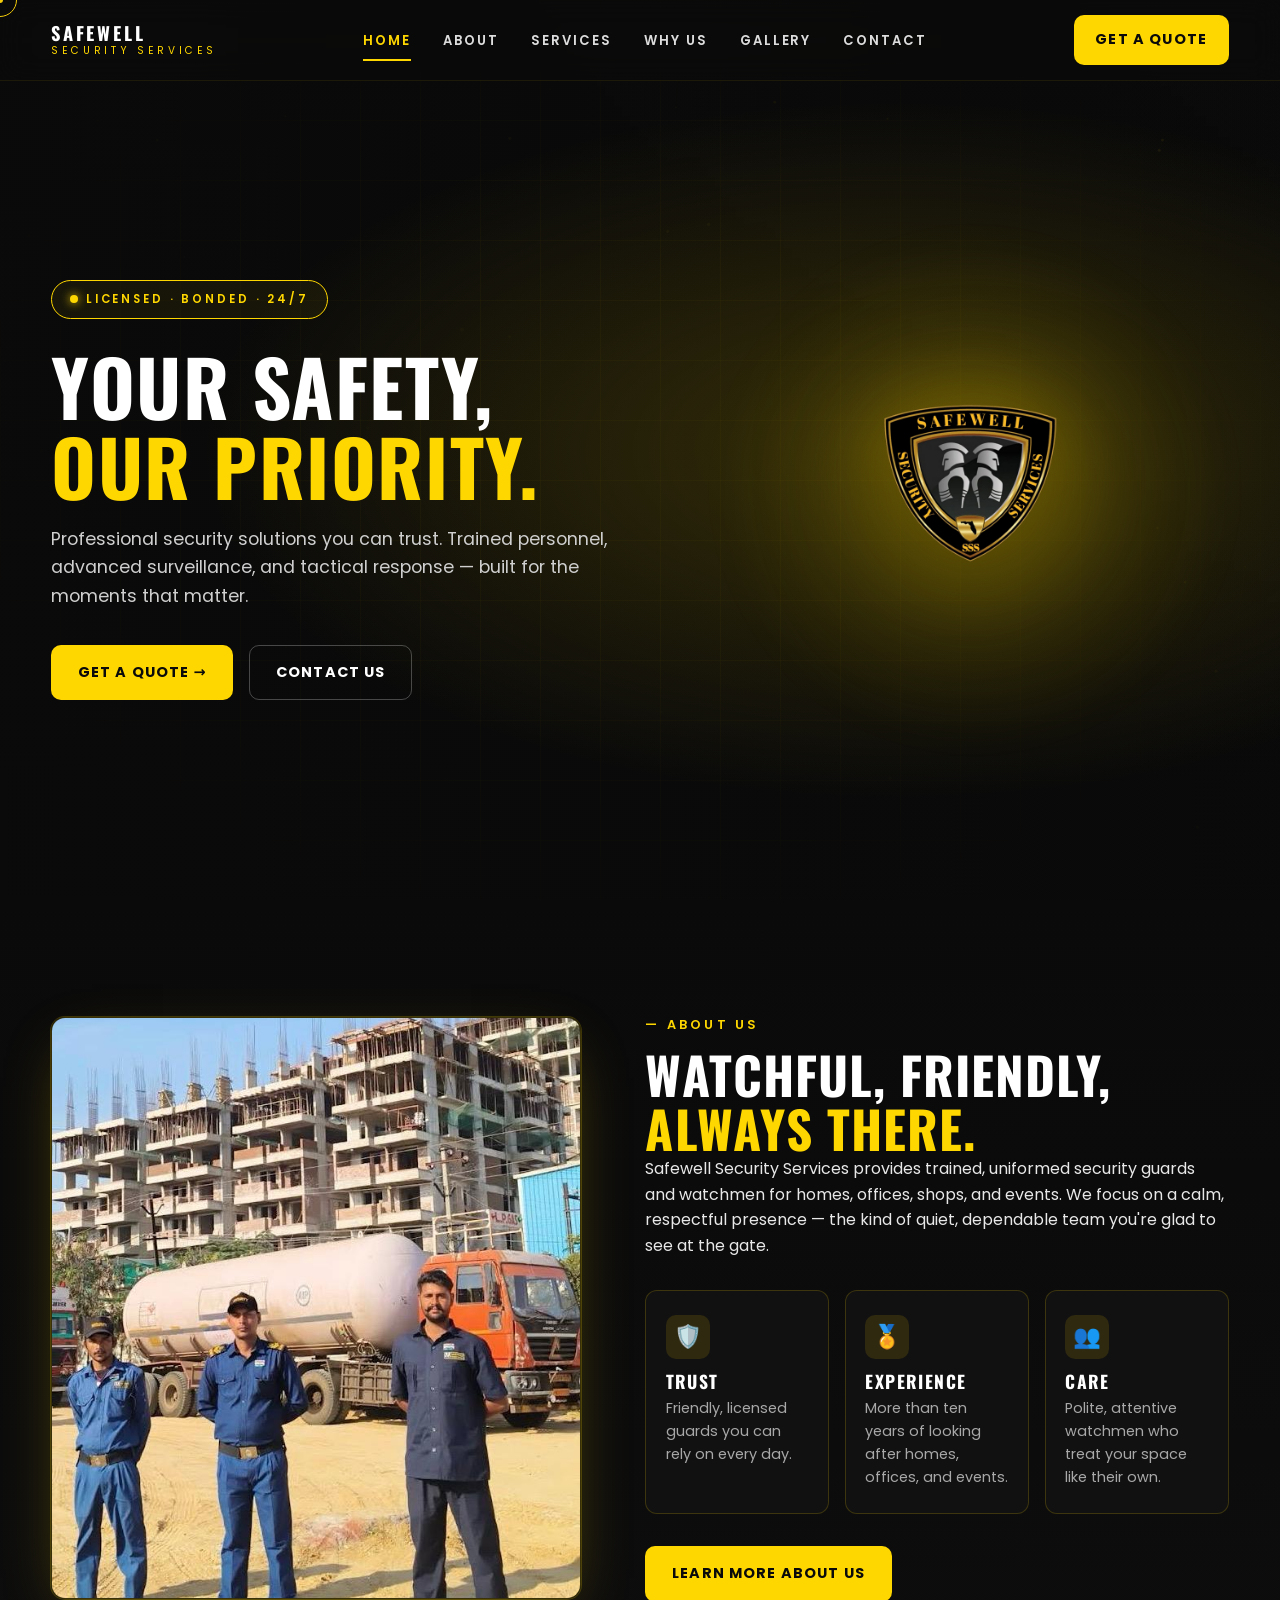
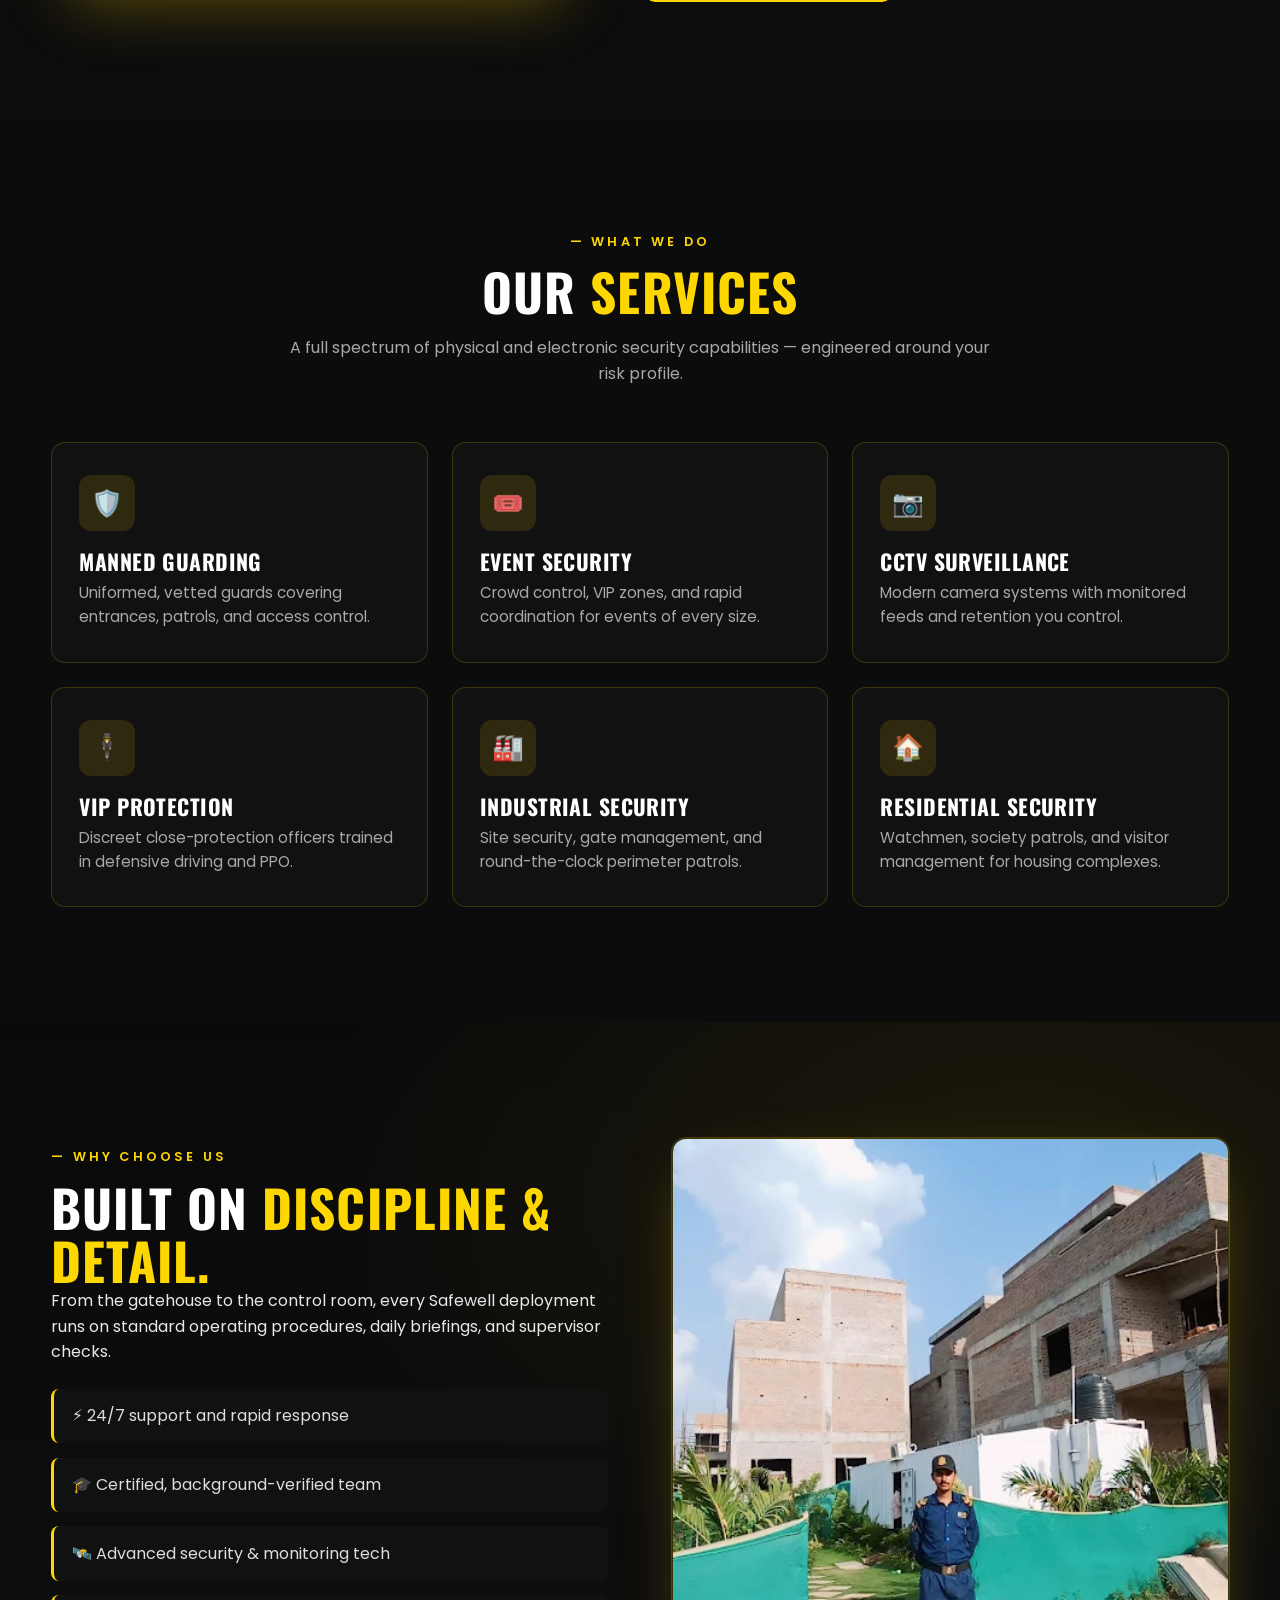
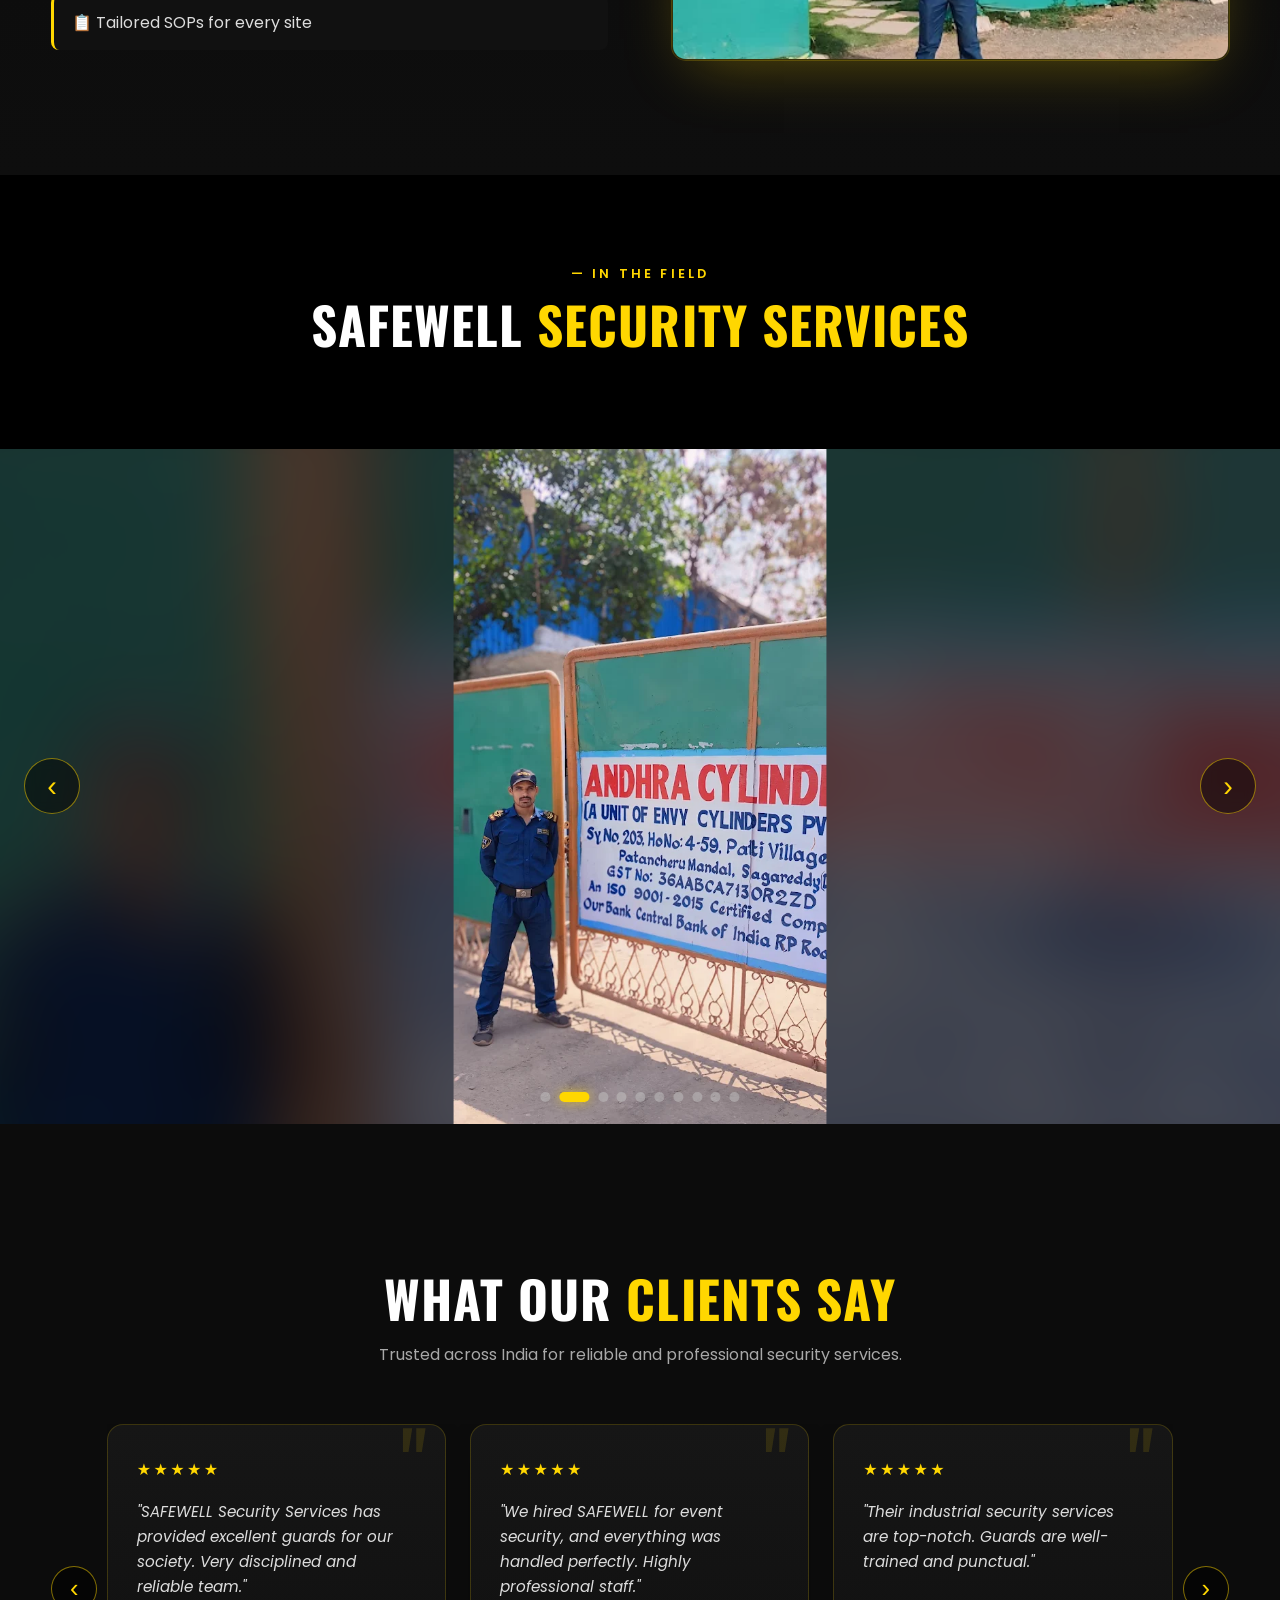
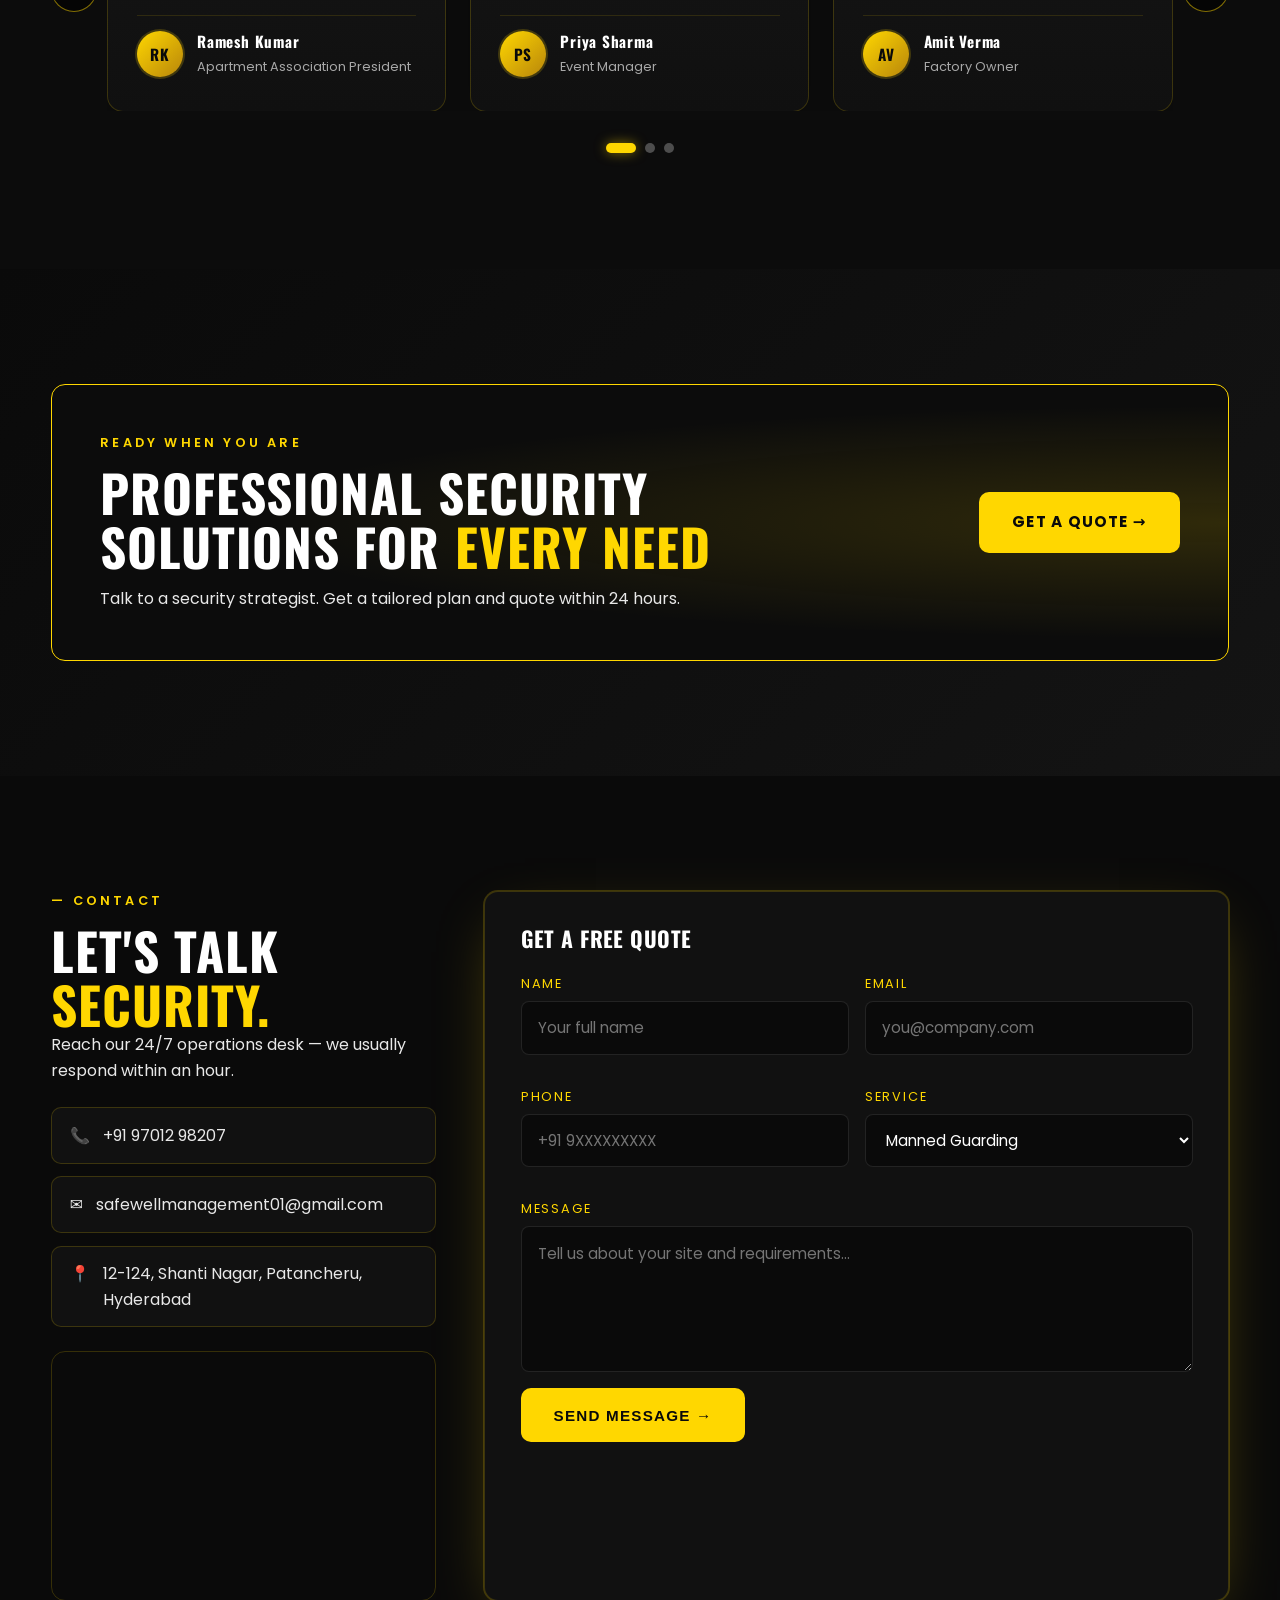
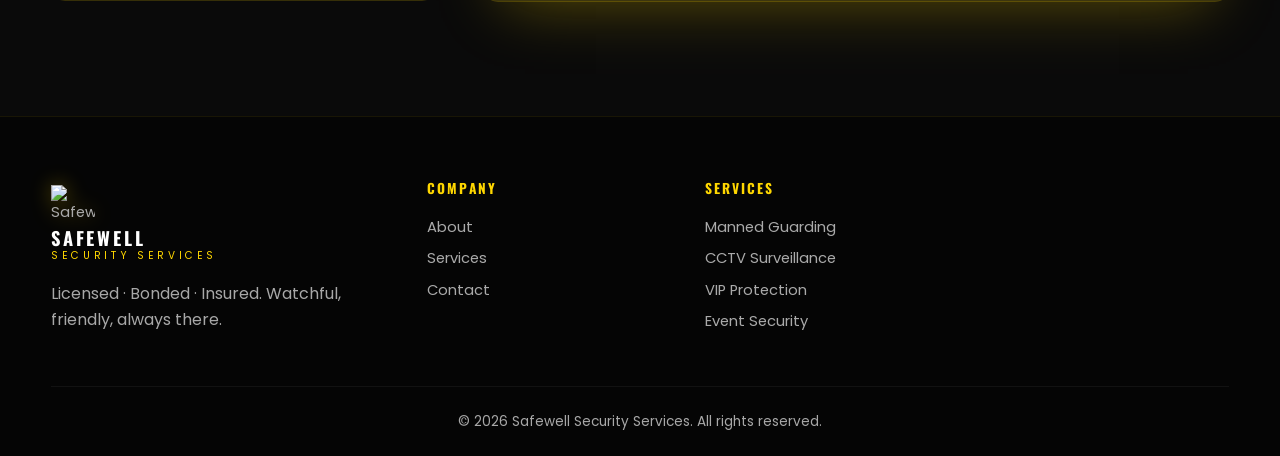
==== commit 9bc41bf9: "Removed Lovable branding X-Lovable-Edit-ID: edt-ad19488a-1019-450b-b640-30026247cfdd Co-authored-by:" ====
--- a/static-site/index.html
+++ b/static-site/index.html
@@ -4,7 +4,8 @@
   <meta charset="UTF-8" />
   <meta name="viewport" content="width=device-width, initial-scale=1.0" />
   <meta name="description" content="Safewell Security Services — professional, licensed and bonded security solutions: manned guarding, CCTV, VIP protection, event and industrial security." />
-  <title>Safewell Security Services — Your Safety, Our Priority</title>
+  <title>SAFEWELL SECURITY SERVICES</title>
+  <meta name="title" content="SAFEWELL SECURITY SERVICES" />
   <link rel="icon" type="image/png" href="images/logo.png" />
   <link rel="preconnect" href="https://fonts.googleapis.com" />
   <link rel="preconnect" href="https://fonts.gstatic.com" crossorigin />
@@ -311,14 +312,14 @@
         <h2 class="reveal">LET'S TALK <span class="text-yellow">SECURITY.</span></h2>
         <p class="reveal">Reach our 24/7 operations desk — we usually respond within an hour.</p>
         <ul class="contact-list">
-          <li class="reveal">📞 <span>+1 (555) 010-2025</span></li>
-          <li class="reveal">✉️ <span>ops@safewell-security.com</span></li>
-          <li class="reveal">📍 <span>221 Sentinel Avenue, Suite 400</span></li>
+          <li class="reveal">📞 <span><a href="tel:+919701298207">+91 97012 98207</a></span></li>
+          <li class="reveal">✉️ <span><a href="mailto:safewellmanagement01@gmail.com">safewellmanagement01@gmail.com</a></span></li>
+          <li class="reveal">📍 <span>12-124, Shanti Nagar, Patancheru, Hyderabad</span></li>
         </ul>
         <div class="map reveal">
           <iframe
-            title="Safewell location"
-            src="https://www.google.com/maps?q=Times+Square,New+York&output=embed"
+            title="Safewell Security Services location"
+            src="https://www.google.com/maps/embed?pb=!1m18!1m12!1m3!1d3804.6494083218186!2d78.26563337493803!3d17.524241583386473!2m3!1f0!2f0!3f0!3m2!1i1024!2i768!4f13.1!3m3!1m2!1s0x6f2433ea6fcd201d%3A0xf8766f036826d6c5!2sSAFEWELL%20SECURITY%20SERVICES!5e0!3m2!1sen!2sin!4v1777287126724!5m2!1sen!2sin"
             loading="lazy" referrerpolicy="no-referrer-when-downgrade"></iframe>
         </div>
       </div>
@@ -330,7 +331,7 @@
           <label>Email <input type="email" name="email" required placeholder="you@company.com" /></label>
         </div>
         <div class="row">
-          <label>Phone <input type="tel" name="phone" placeholder="+1 555 ..." /></label>
+          <label>Phone <input type="tel" name="phone" placeholder="+91 9XXXXXXXXX" /></label>
           <label>Service
             <select name="service">
               <option>Manned Guarding</option>
@@ -373,15 +374,6 @@
         <a href="#services">VIP Protection</a>
         <a href="#services">Event Security</a>
       </div>
-      <div>
-        <h5>Follow</h5>
-        <div class="socials">
-          <a href="#" aria-label="Facebook">f</a>
-          <a href="#" aria-label="Twitter">𝕏</a>
-          <a href="#" aria-label="Instagram">◎</a>
-          <a href="#" aria-label="LinkedIn">in</a>
-        </div>
-      </div>
     </div>
     <div class="container foot-bottom">
       <p>© <span id="year"></span> Safewell Security Services. All rights reserved.</p>
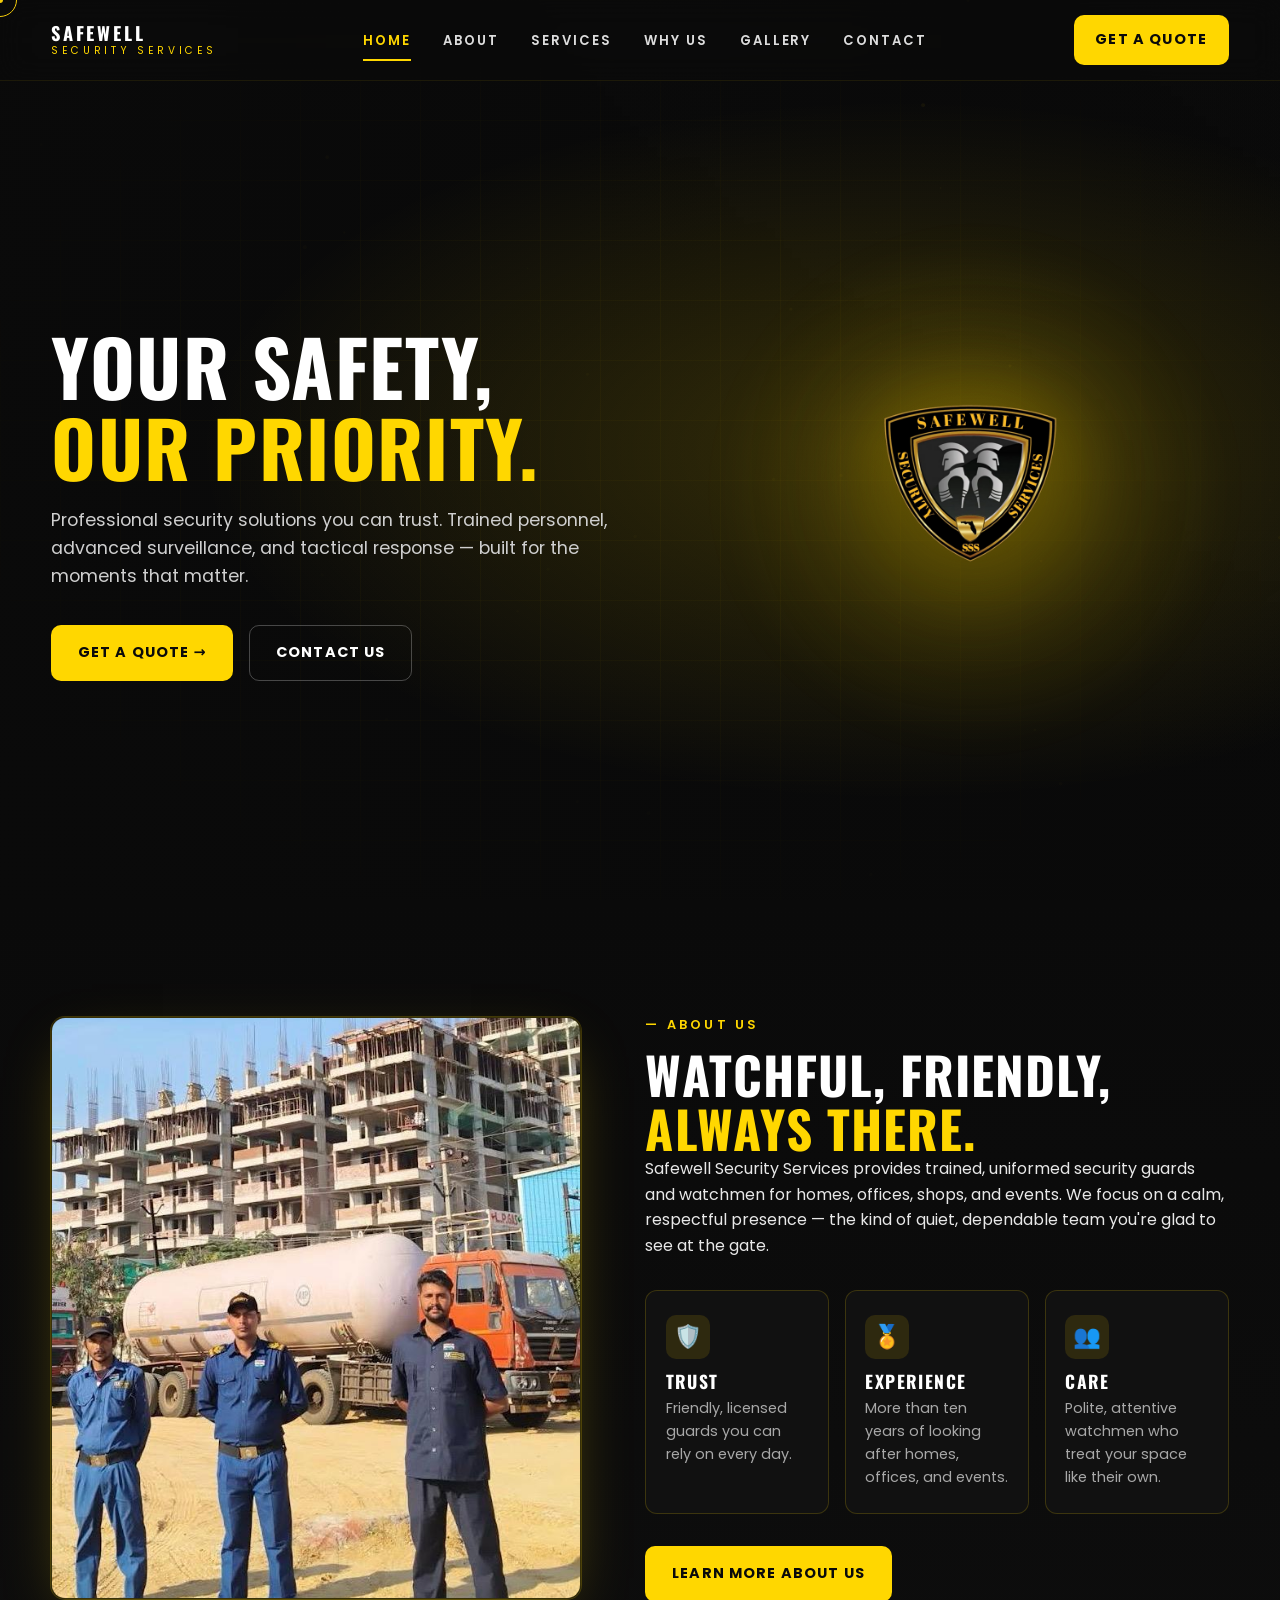
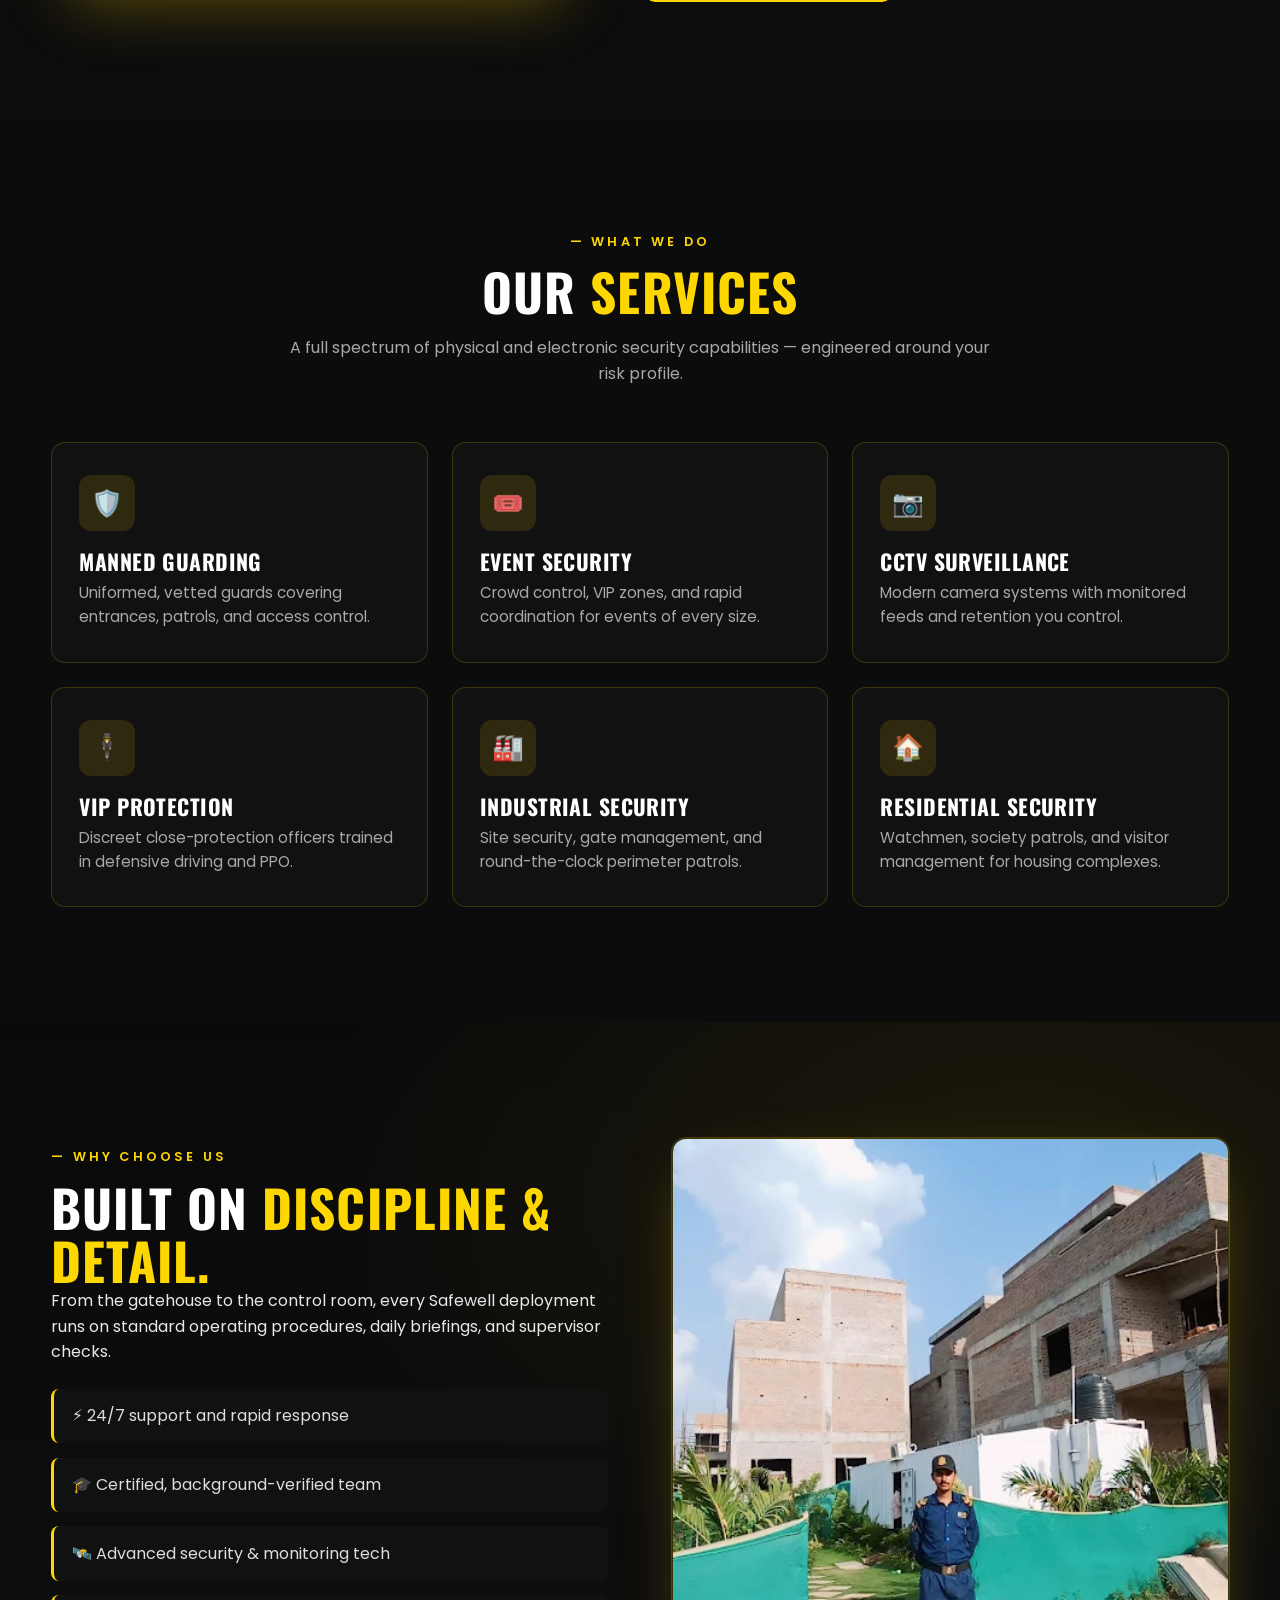
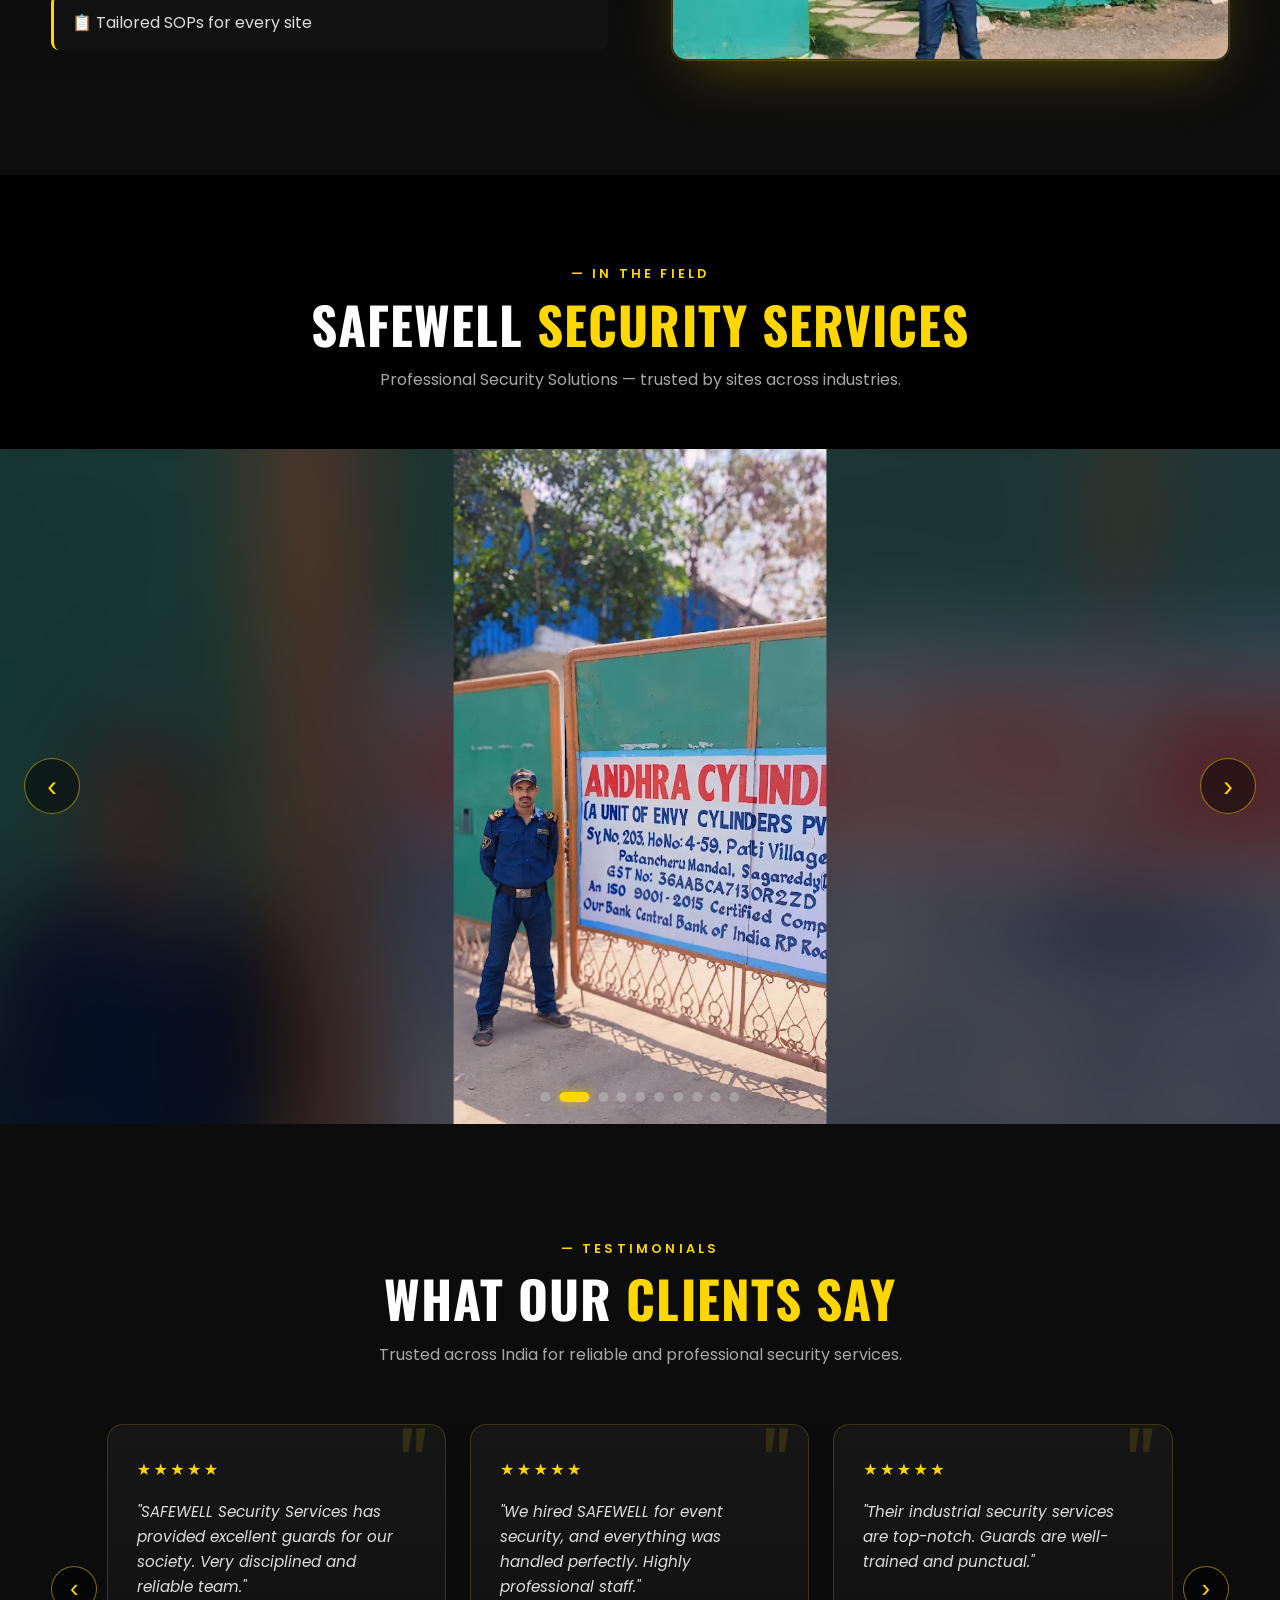
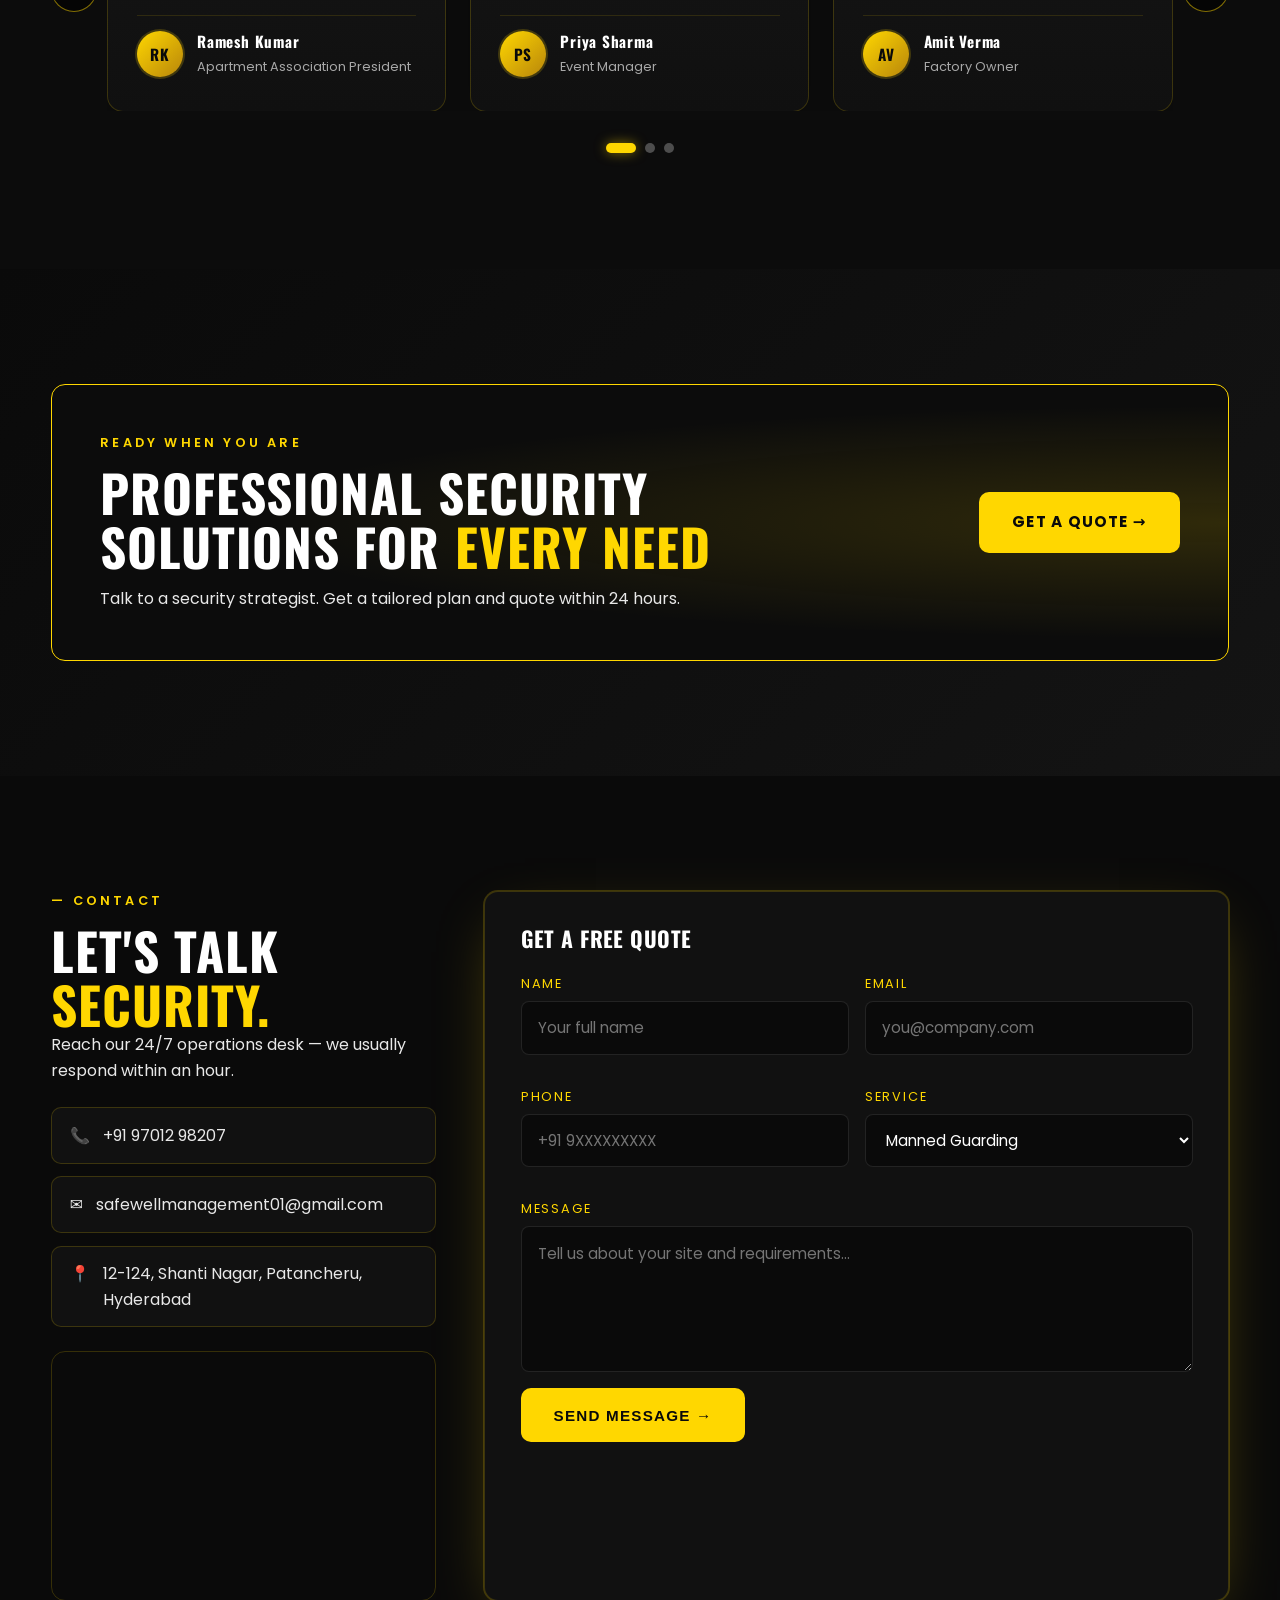
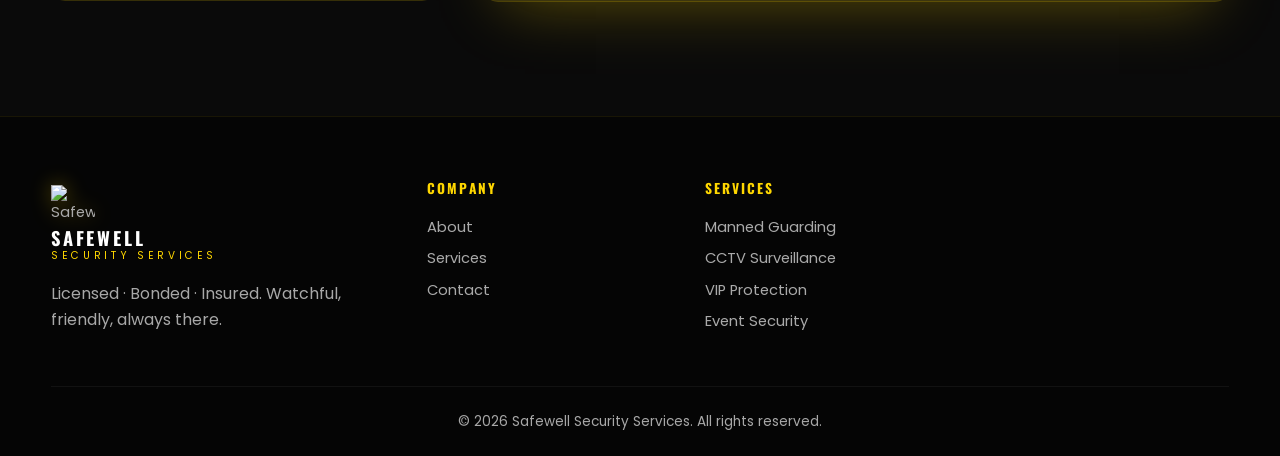
==== commit aa1941f8: "Changes Co-authored-by: lkt1325 <279020083+lkt1325@users.noreply.github.com>" ====
--- a/static-site/index.html
+++ b/static-site/index.html
@@ -57,9 +57,6 @@
 
     <div class="container hero-content hero-layout">
       <div class="hero-text">
-        <div class="badge reveal">
-          <span class="dot"></span> LICENSED · BONDED · 24/7
-        </div>
         <h1 class="reveal">
           YOUR SAFETY,<br />
           <span class="text-yellow">OUR PRIORITY.</span>
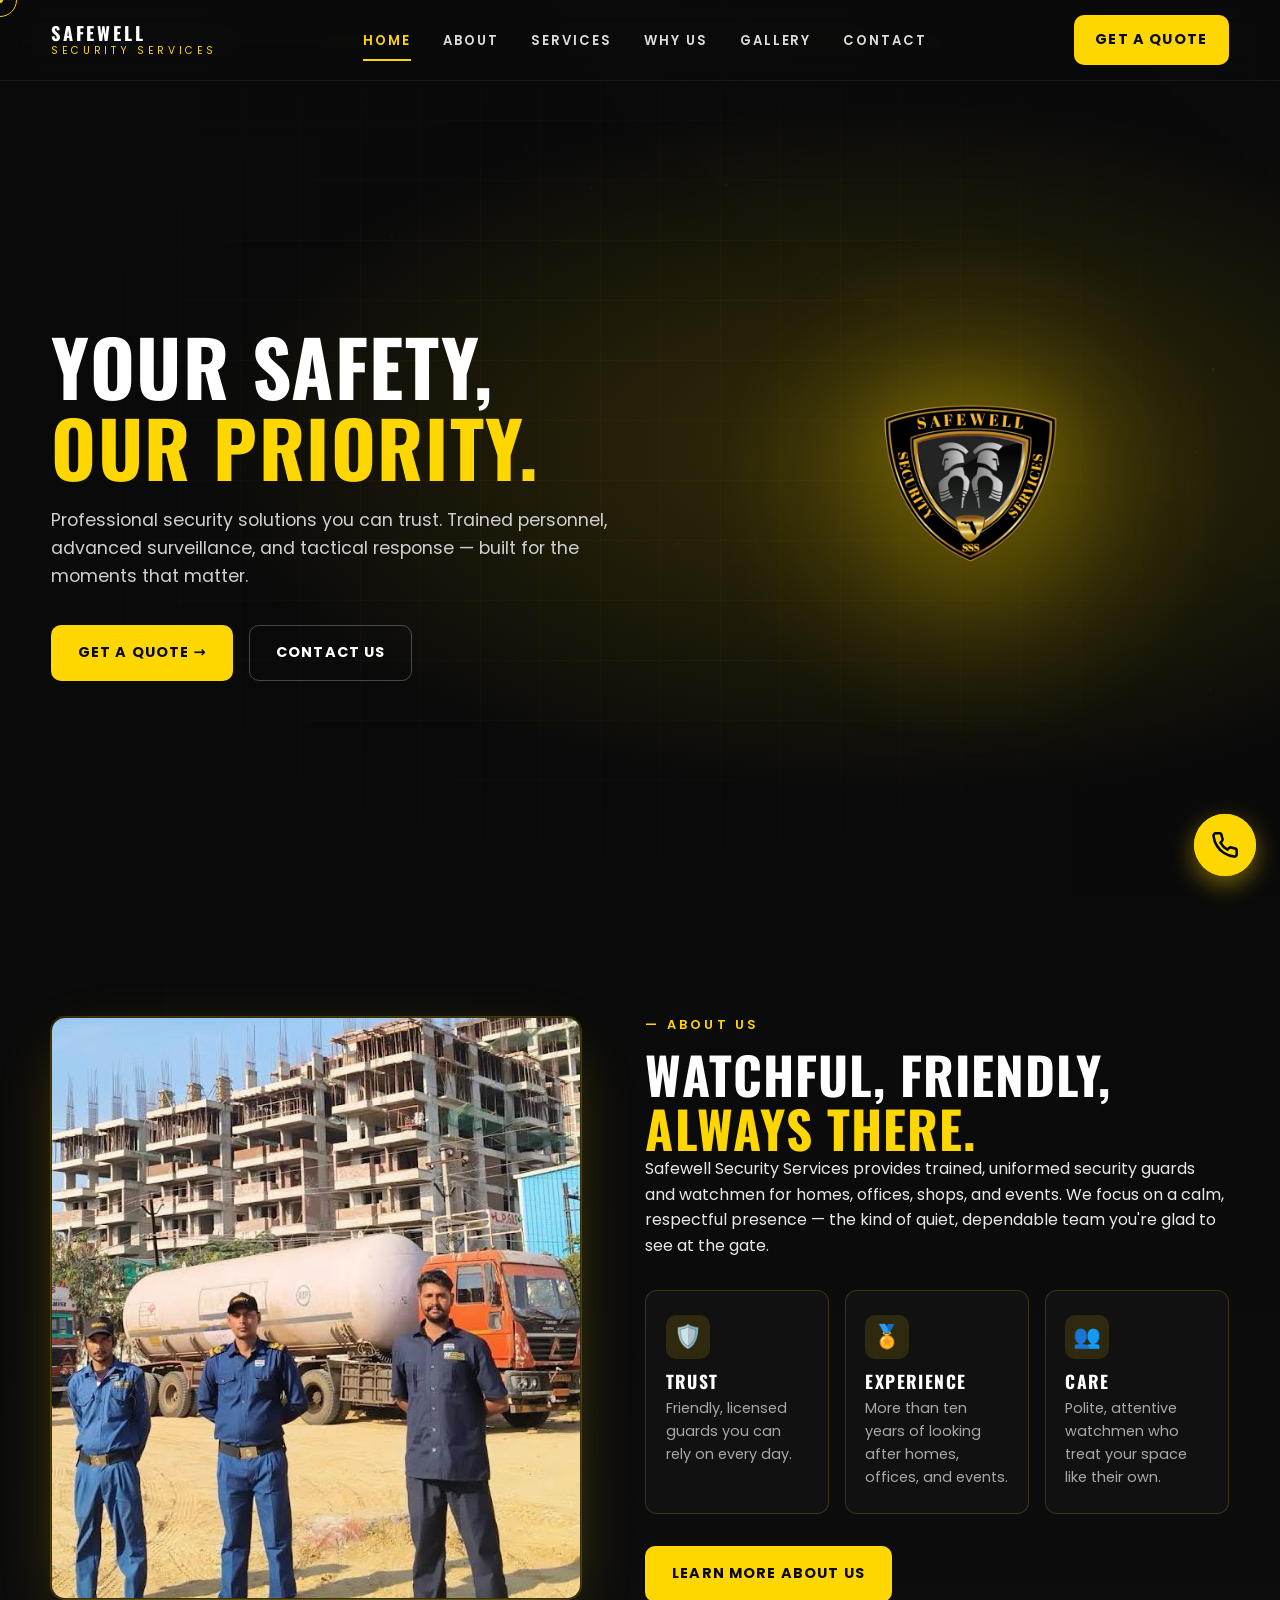
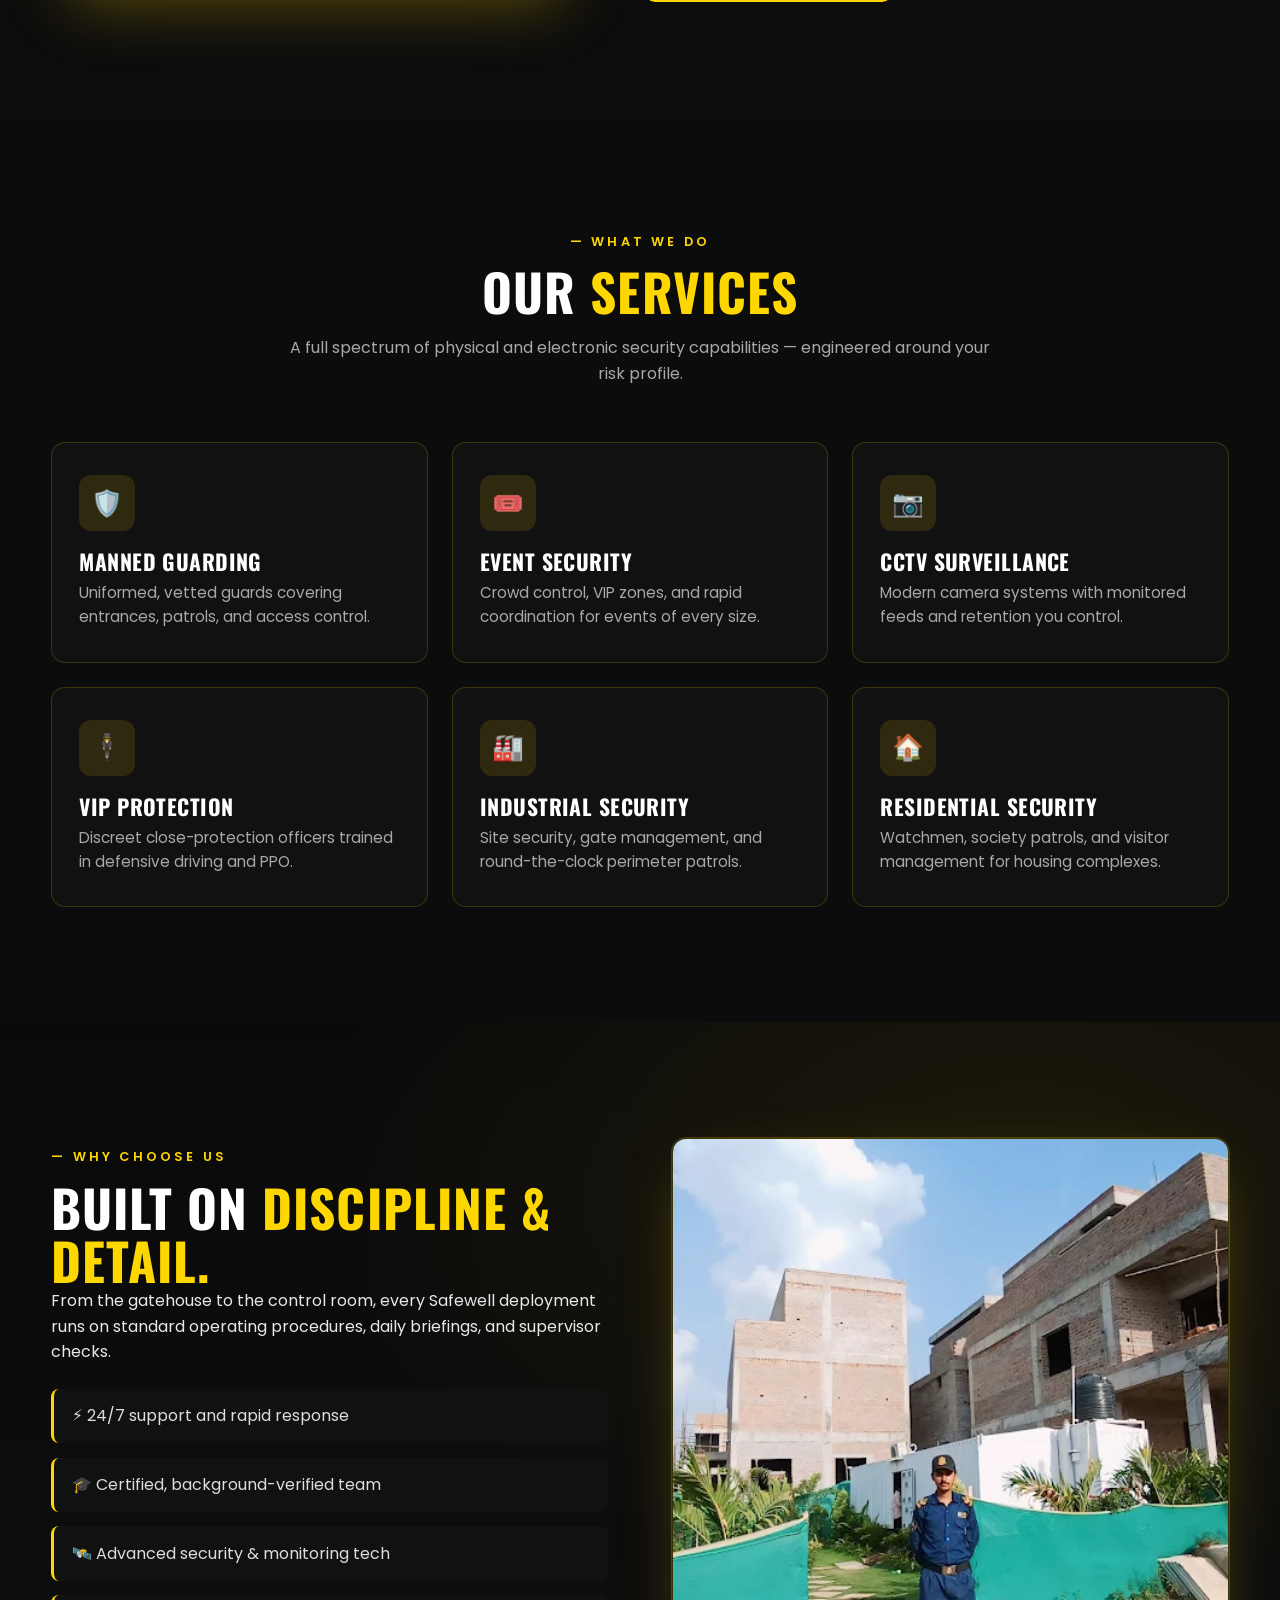
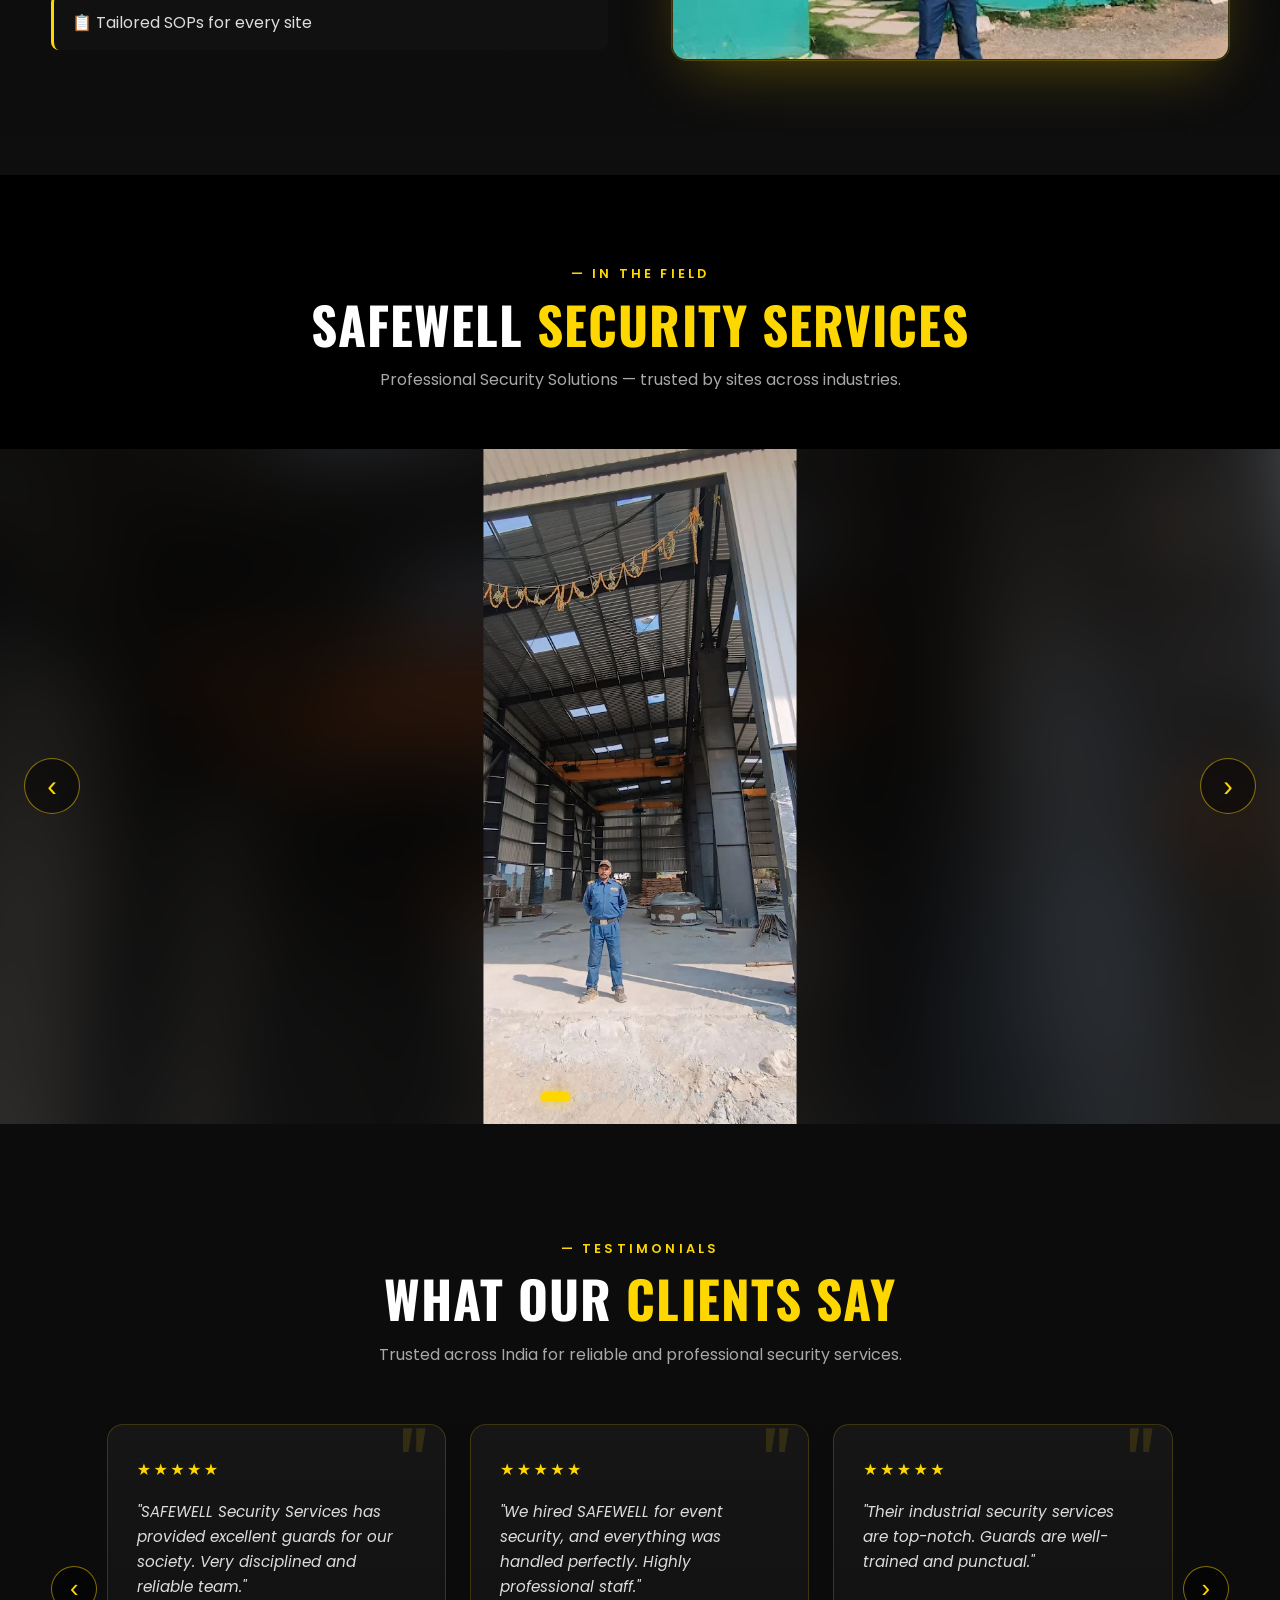
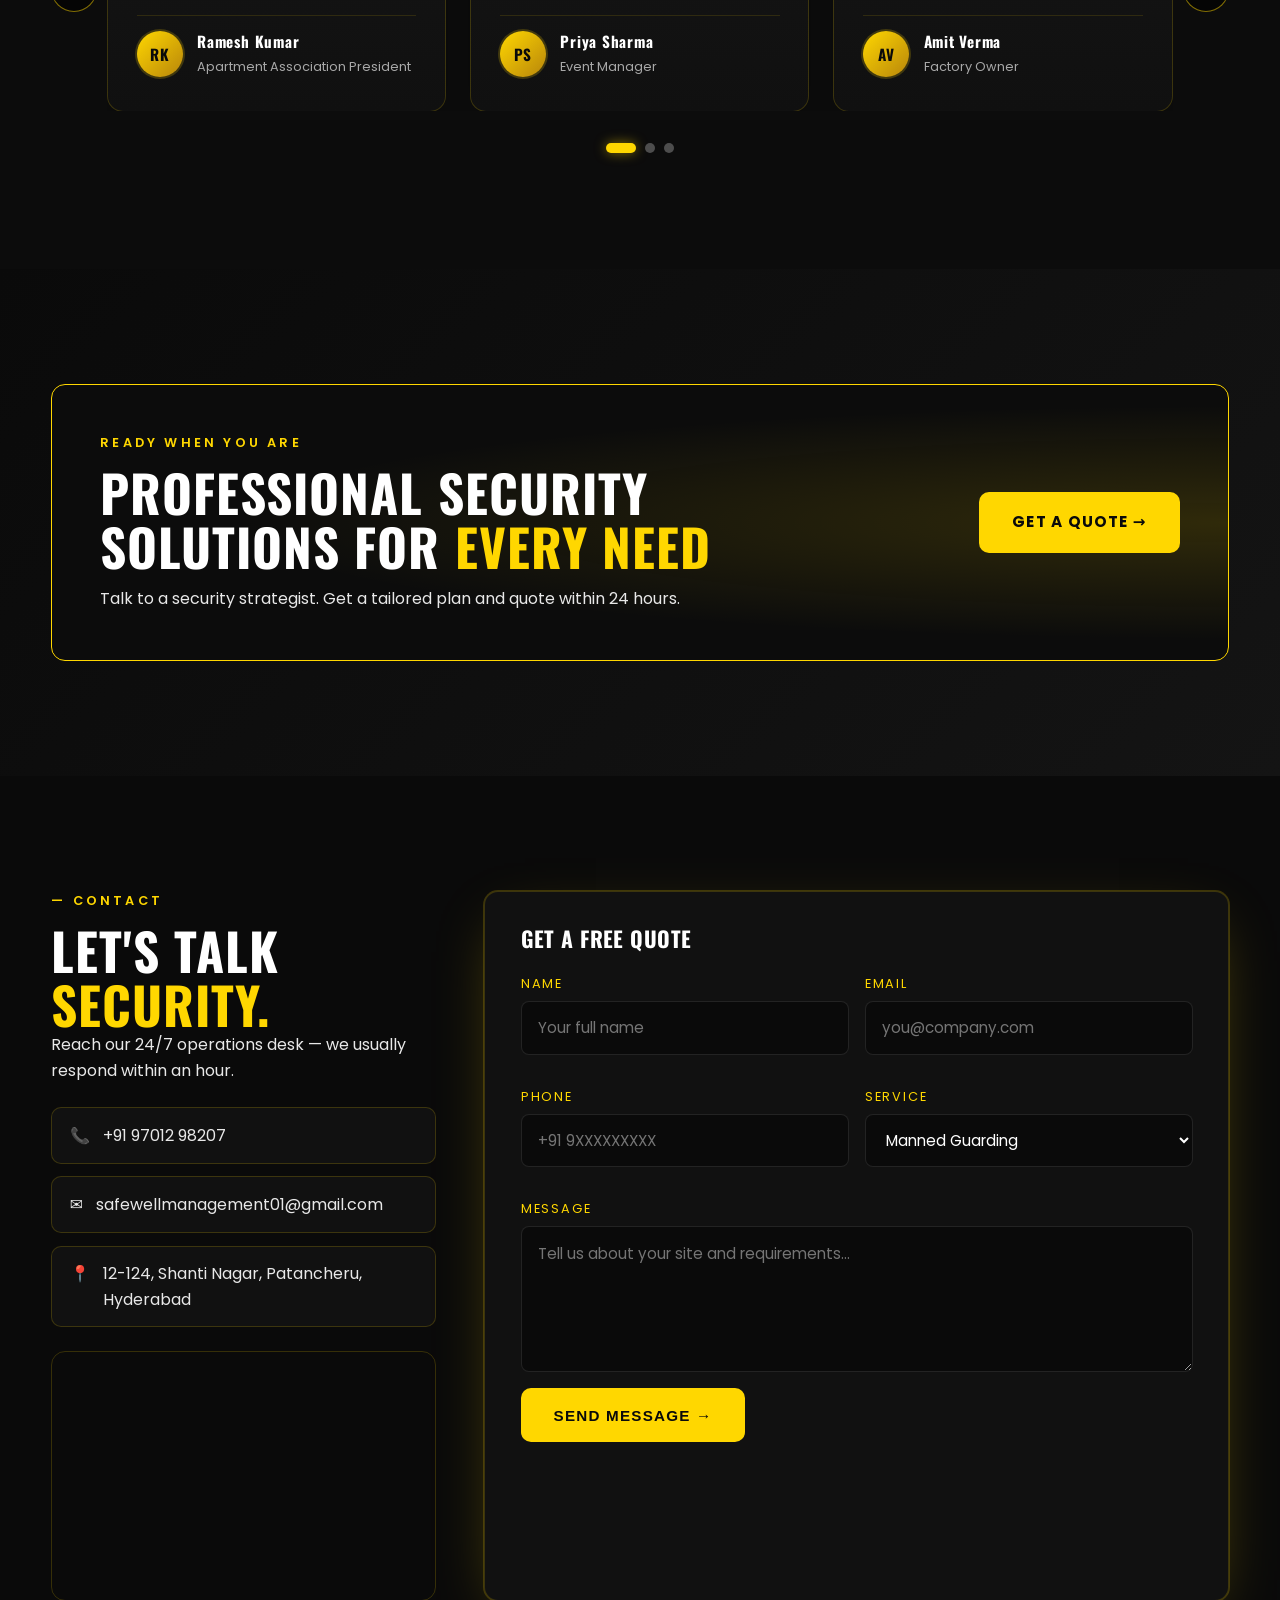
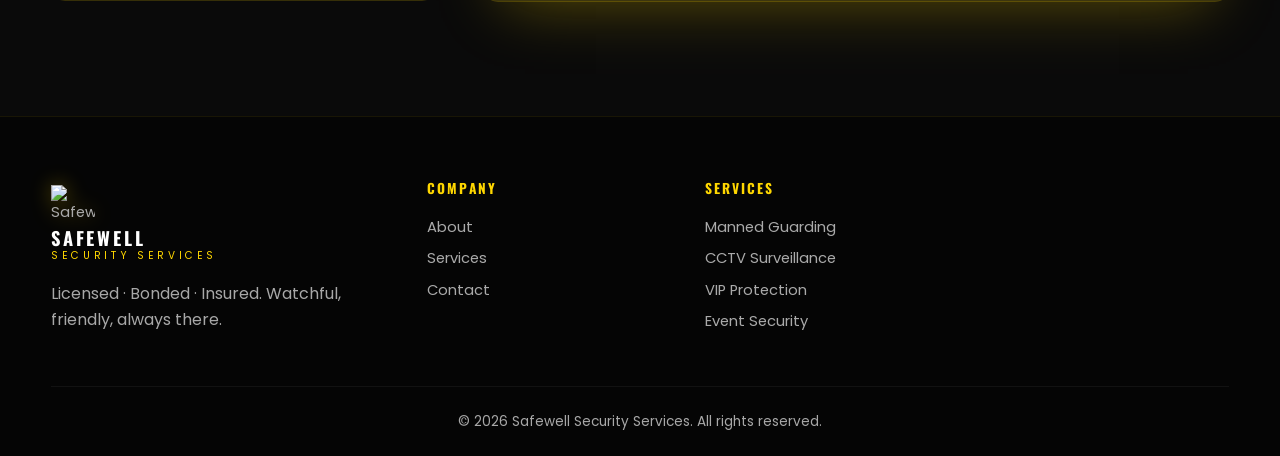
==== commit c399c54a: "Changes Co-authored-by: lkt1325 <279020083+lkt1325@users.noreply.github.com>" ====
--- a/static-site/index.html
+++ b/static-site/index.html
@@ -375,7 +375,16 @@
     <div class="container foot-bottom">
       <p>© <span id="year"></span> Safewell Security Services. All rights reserved.</p>
     </div>
-  </footer>
+    </footer>
+
+  <!-- Floating Call Button -->
+  <a href="tel:+919701298207" class="float-call" aria-label="Call Safewell Security Services">
+    <span class="float-call-pulse"></span>
+    <svg class="float-call-icon" xmlns="http://www.w3.org/2000/svg" viewBox="0 0 24 24" fill="none" stroke="currentColor" stroke-width="2.2" stroke-linecap="round" stroke-linejoin="round">
+      <path d="M22 16.92v3a2 2 0 0 1-2.18 2 19.79 19.79 0 0 1-8.63-3.07 19.5 19.5 0 0 1-6-6 19.79 19.79 0 0 1-3.07-8.67A2 2 0 0 1 4.11 2h3a2 2 0 0 1 2 1.72c.13.96.37 1.9.72 2.81a2 2 0 0 1-.45 2.11L8.09 9.91a16 16 0 0 0 6 6l1.27-1.27a2 2 0 0 1 2.11-.45c.91.35 1.85.59 2.81.72A2 2 0 0 1 22 16.92z"/>
+    </svg>
+    <span class="float-call-tooltip">Call Now</span>
+  </a>
 
   <script src="script.js"></script>
 </body>
--- a/static-site/style.css
+++ b/static-site/style.css
@@ -577,3 +577,84 @@
   .cta-inner { padding: 2rem; text-align: center; flex-direction: column; }
   .footer-grid { grid-template-columns: 1fr; }
 }
+
+/* ===== Floating Call Button ===== */
+.float-call{
+  position: fixed;
+  right: 24px;
+  bottom: 24px;
+  width: 62px;
+  height: 62px;
+  border-radius: 50%;
+  background: #FFD700;
+  color: #000;
+  display: flex;
+  align-items: center;
+  justify-content: center;
+  z-index: 9999;
+  box-shadow: 0 8px 24px rgba(255,215,0,0.45), 0 4px 10px rgba(0,0,0,0.35);
+  text-decoration: none;
+  opacity: 0;
+  transform: translateY(20px) scale(0.8);
+  animation: floatCallIn 0.6s ease-out 0.4s forwards;
+  transition: transform 0.3s ease, box-shadow 0.3s ease, background 0.3s ease;
+}
+.float-call:hover{
+  transform: translateY(0) scale(1.1);
+  box-shadow: 0 12px 32px rgba(255,215,0,0.7), 0 0 24px rgba(255,215,0,0.5);
+  background: #ffdf33;
+}
+.float-call:active{ transform: translateY(0) scale(0.95); }
+.float-call-icon{ width: 28px; height: 28px; position: relative; z-index: 2; }
+.float-call-pulse{
+  position: absolute;
+  inset: 0;
+  border-radius: 50%;
+  background: #FFD700;
+  z-index: 1;
+  animation: floatCallPulse 2s ease-out infinite;
+}
+.float-call-tooltip{
+  position: absolute;
+  right: 74px;
+  top: 50%;
+  transform: translateY(-50%) translateX(8px);
+  background: #000;
+  color: #FFD700;
+  border: 1px solid rgba(255,215,0,0.4);
+  padding: 6px 12px;
+  border-radius: 8px;
+  font-size: 0.85rem;
+  font-weight: 600;
+  white-space: nowrap;
+  opacity: 0;
+  pointer-events: none;
+  transition: opacity 0.25s ease, transform 0.25s ease;
+}
+.float-call-tooltip::after{
+  content: "";
+  position: absolute;
+  right: -5px;
+  top: 50%;
+  transform: translateY(-50%) rotate(45deg);
+  width: 8px; height: 8px;
+  background: #000;
+  border-right: 1px solid rgba(255,215,0,0.4);
+  border-top: 1px solid rgba(255,215,0,0.4);
+}
+.float-call:hover .float-call-tooltip{
+  opacity: 1;
+  transform: translateY(-50%) translateX(0);
+}
+@keyframes floatCallPulse{
+  0%   { transform: scale(1); opacity: 0.6; }
+  100% { transform: scale(1.8); opacity: 0; }
+}
+@keyframes floatCallIn{
+  to { opacity: 1; transform: translateY(0) scale(1); }
+}
+@media (max-width: 700px){
+  .float-call{ width: 56px; height: 56px; right: 18px; bottom: 18px; }
+  .float-call-icon{ width: 24px; height: 24px; }
+  .float-call-tooltip{ display: none; }
+}
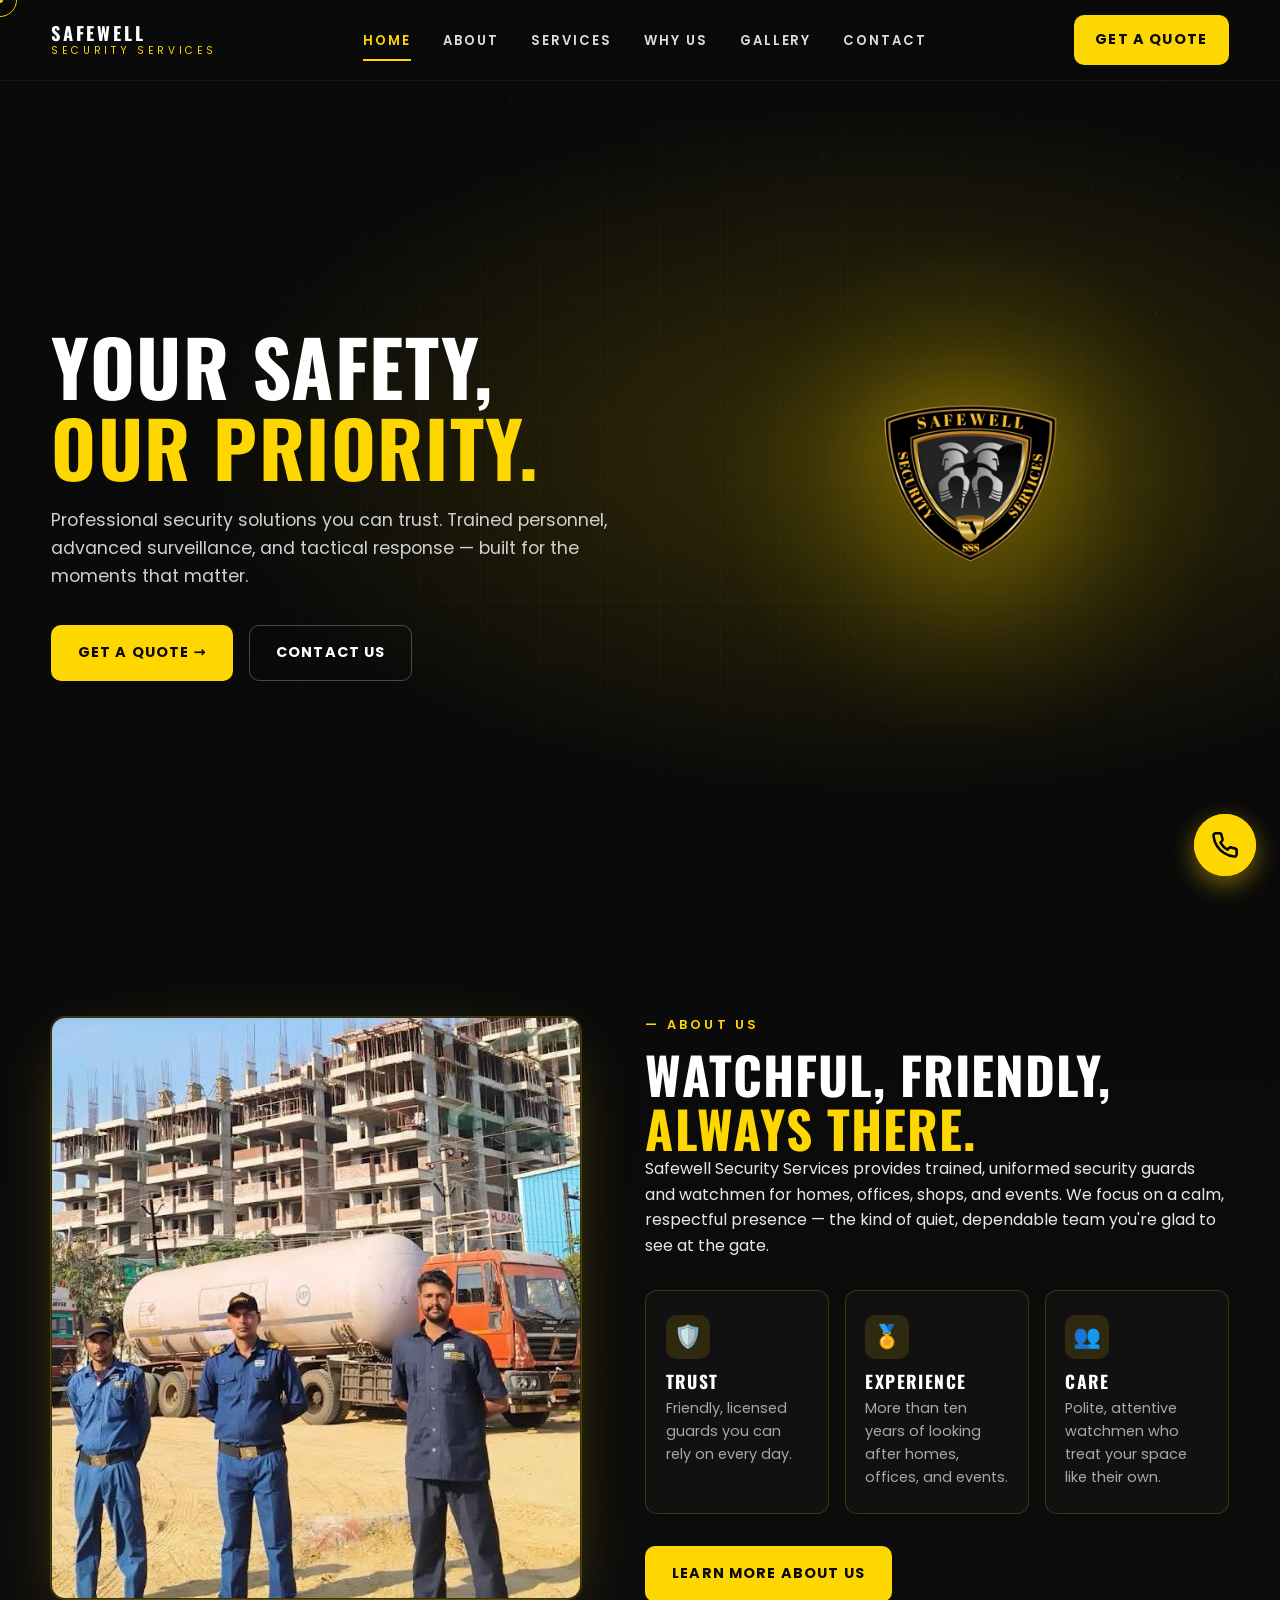
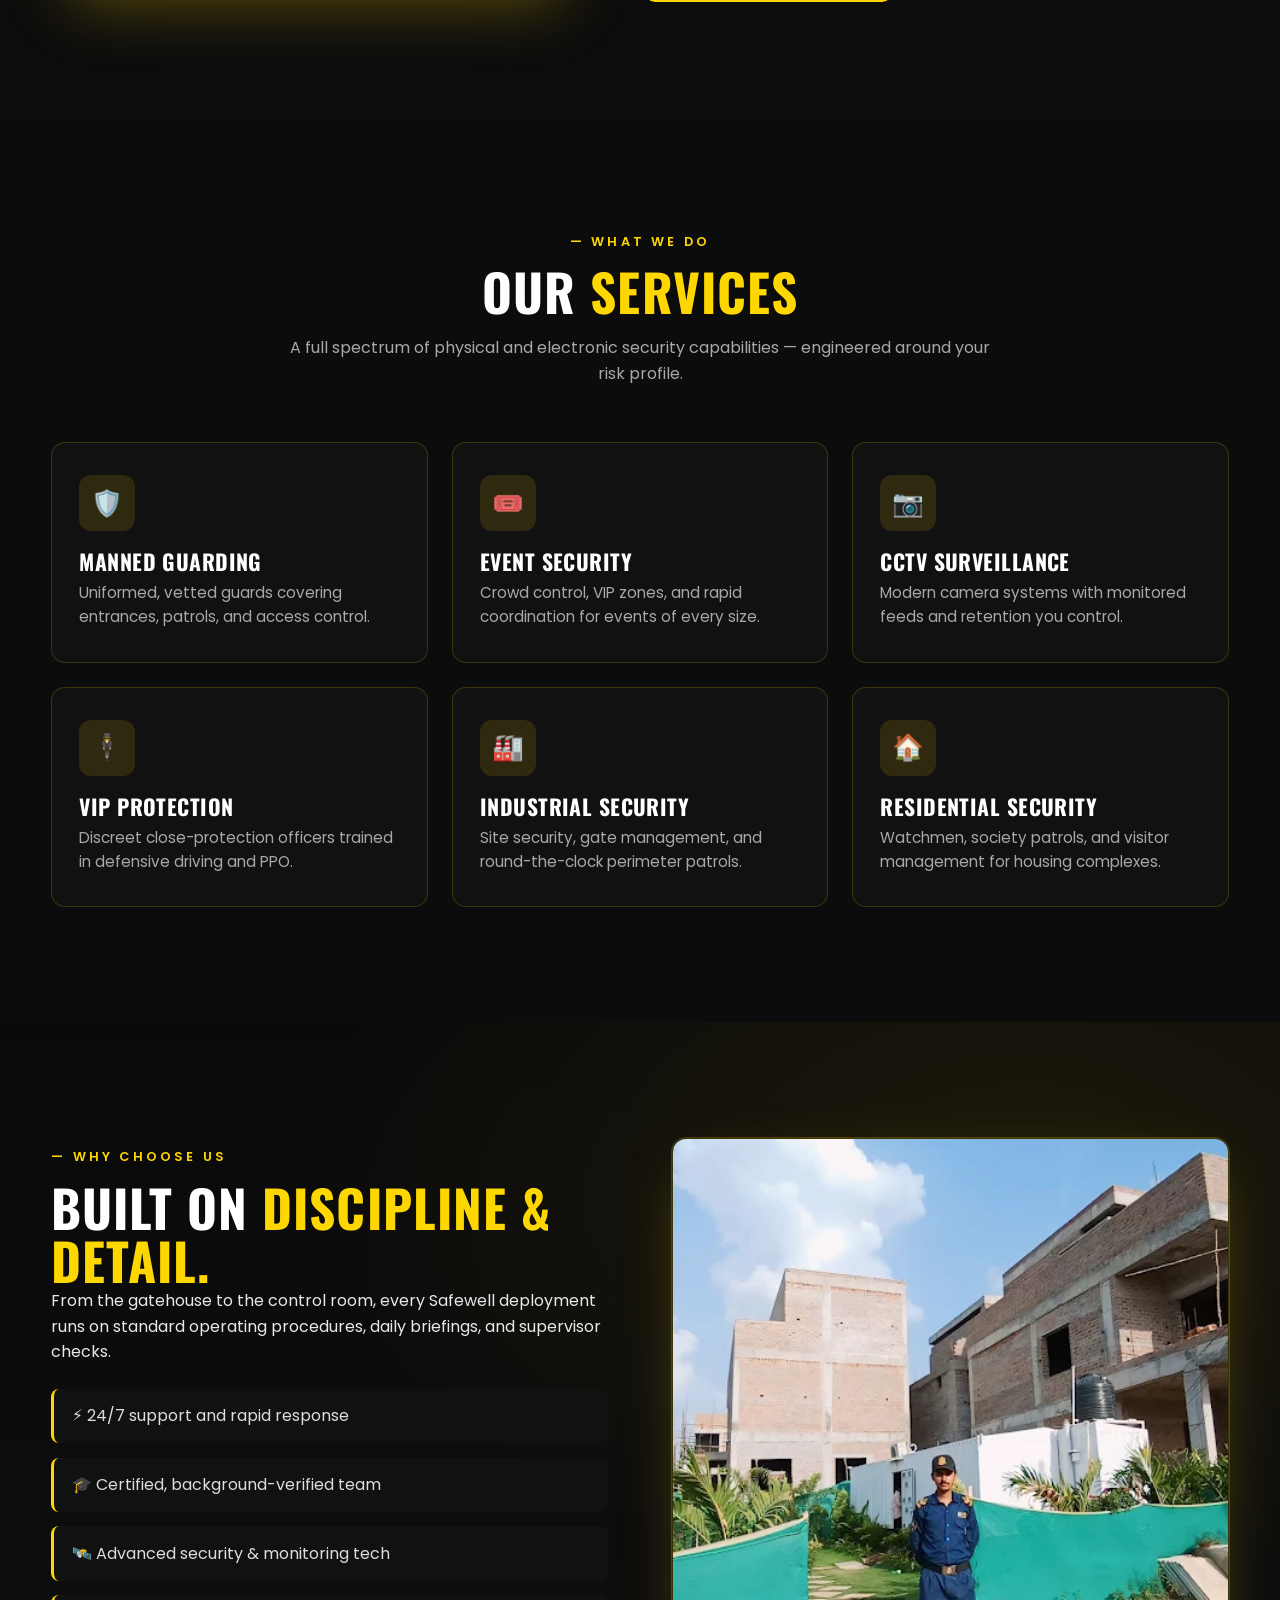
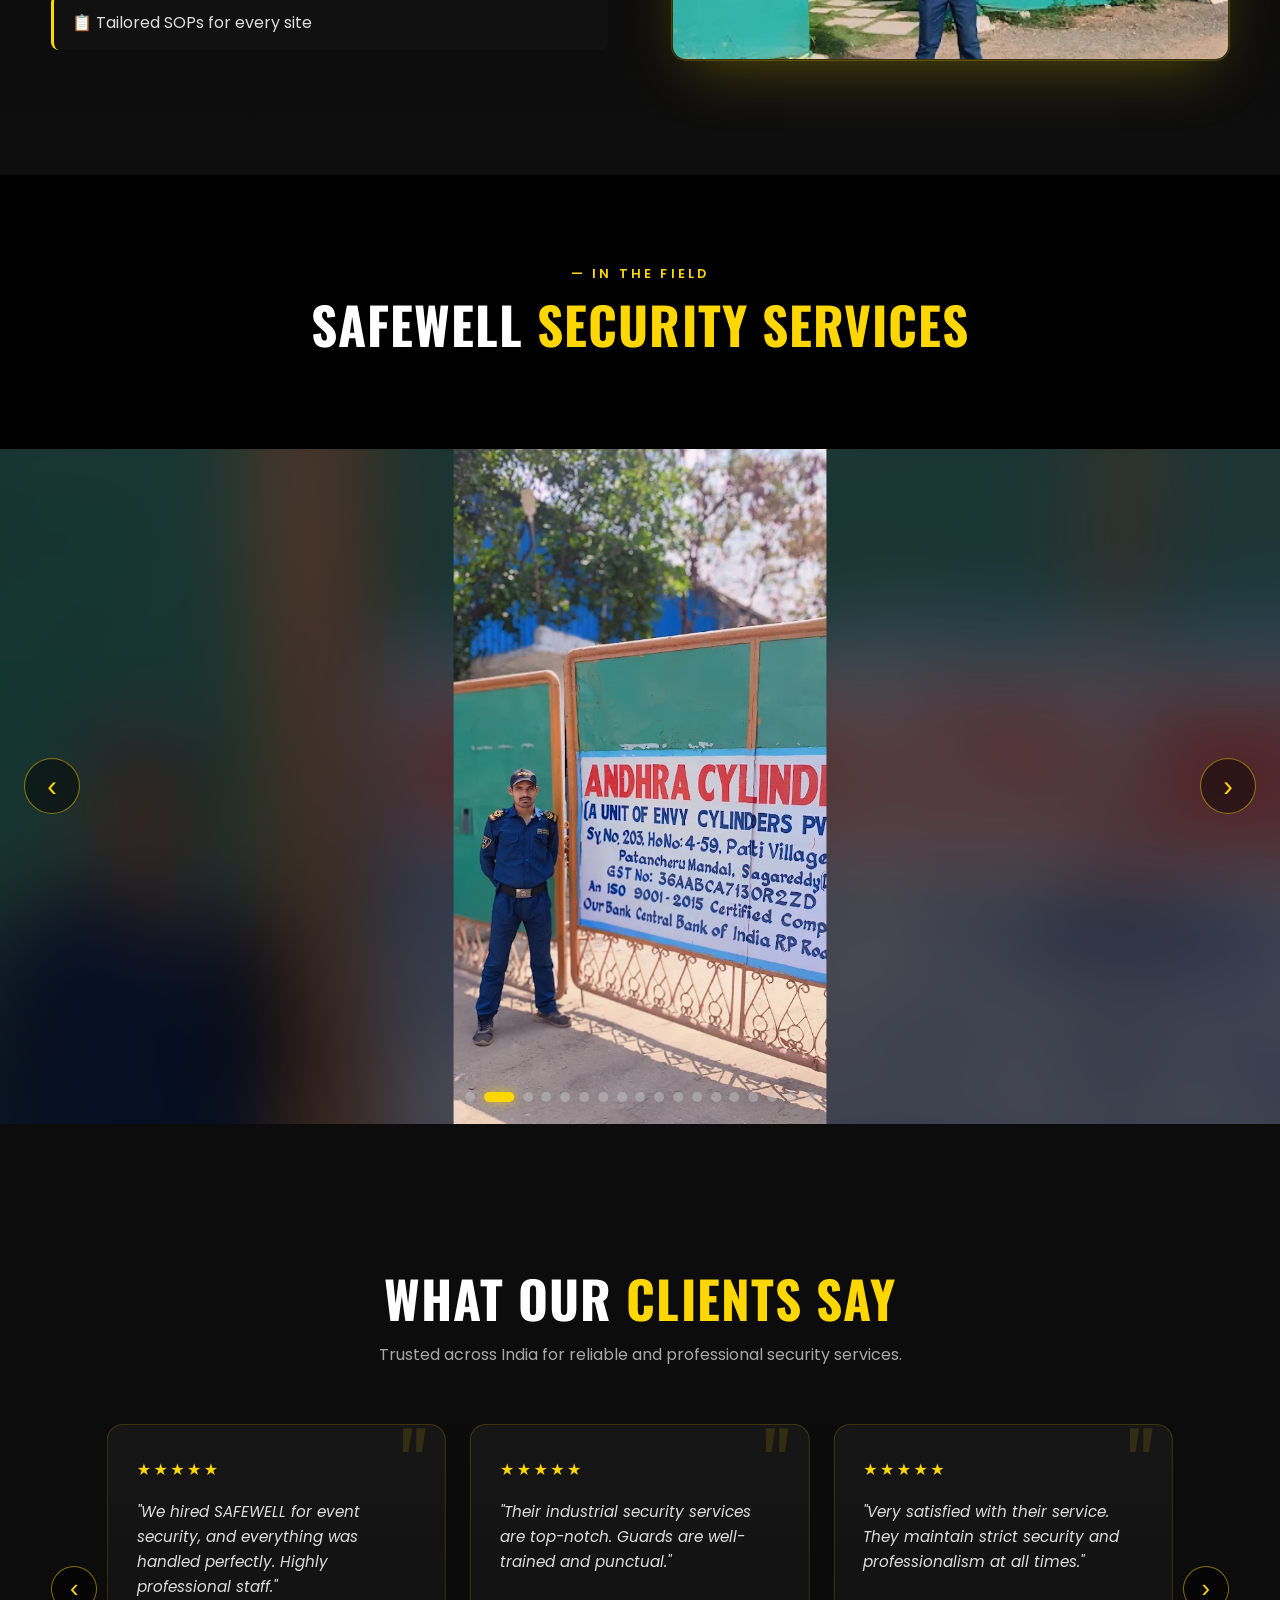
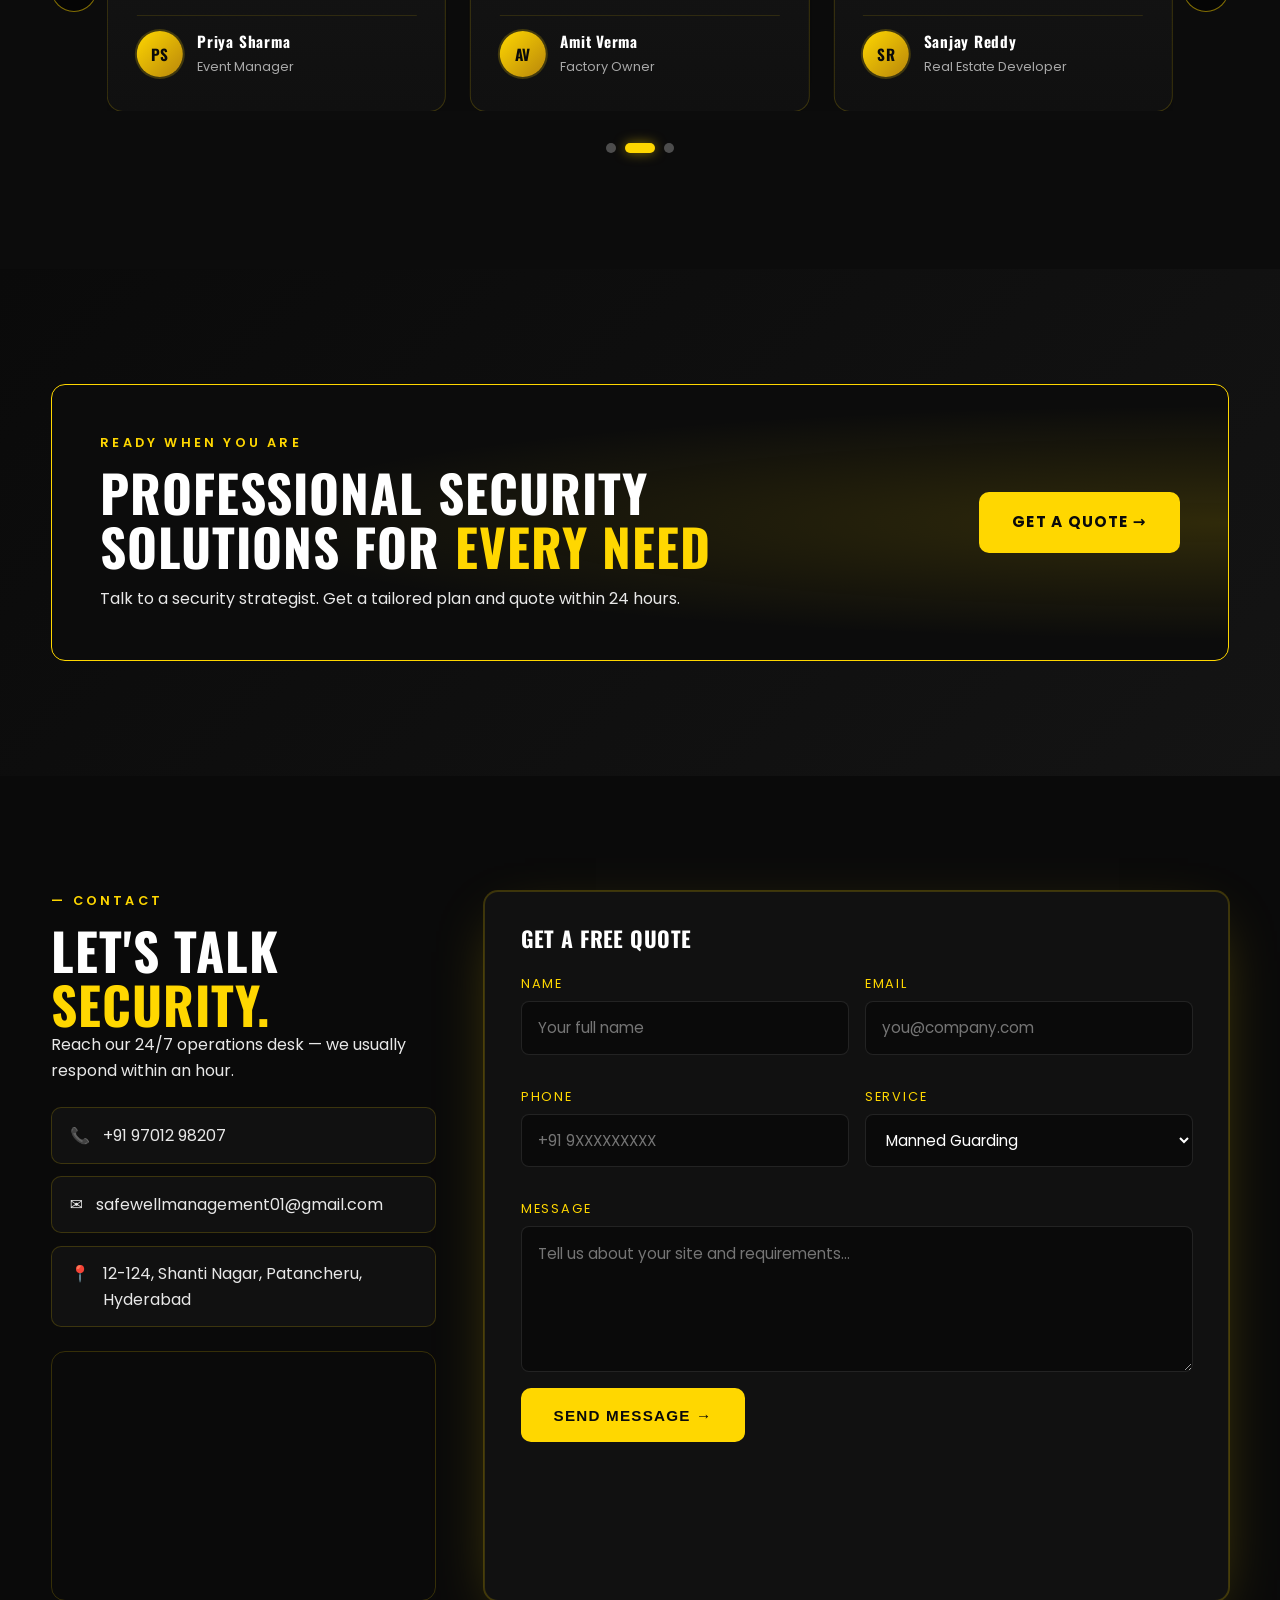
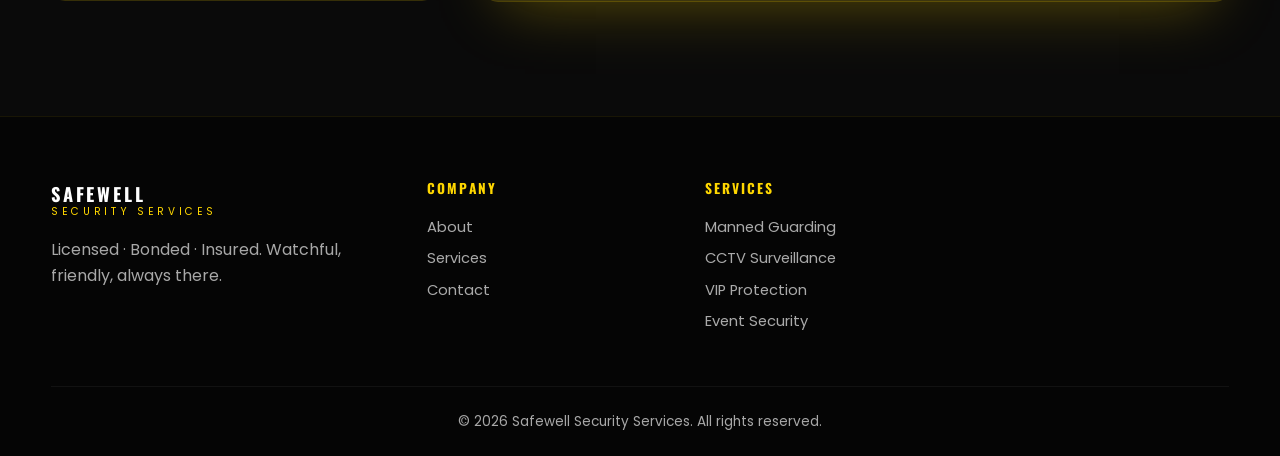
==== commit e9bcaf7e: "Deseleted duplicate gallery photo X-Lovable-Edit-ID: edt-5a210ad6-ef96-4077-8ac0-e3b4a1ed8384 Co-aut" ====
--- a/static-site/index.html
+++ b/static-site/index.html
@@ -199,6 +199,14 @@
         <div class="slide"><div class="slide-blur" style="background-image:url('images/gallery-8.webp')"></div><img src="images/gallery-8.webp" alt="Safewell guard team at gas tanker site" loading="lazy" /></div>
         <div class="slide"><div class="slide-blur" style="background-image:url('images/gallery-9.webp')"></div><img src="images/gallery-9.webp" alt="Safewell guard team in front of LPG fleet" loading="lazy" /></div>
         <div class="slide"><div class="slide-blur" style="background-image:url('images/gallery-10.webp')"></div><img src="images/gallery-10.webp" alt="Safewell guards at Confidence Energy facility" loading="lazy" /></div>
+        <div class="slide"><div class="slide-blur" style="background-image:url('images/gallery-11.jpeg')"></div><img src="images/gallery-11.jpeg" alt="Safewell guards at Genesis school grounds" loading="lazy" /></div>
+        <div class="slide"><div class="slide-blur" style="background-image:url('images/gallery-12.jpeg')"></div><img src="images/gallery-12.jpeg" alt="Safewell guard team at Genesis institution" loading="lazy" /></div>
+        <div class="slide"><div class="slide-blur" style="background-image:url('images/gallery-13.jpeg')"></div><img src="images/gallery-13.jpeg" alt="Safewell guard at warehouse storage facility" loading="lazy" /></div>
+        <div class="slide"><div class="slide-blur" style="background-image:url('images/gallery-14.jpeg')"></div><img src="images/gallery-14.jpeg" alt="Safewell guard at residential gate" loading="lazy" /></div>
+        <div class="slide"><div class="slide-blur" style="background-image:url('images/gallery-15.jpeg')"></div><img src="images/gallery-15.jpeg" alt="Safewell guards at residential property entrance" loading="lazy" /></div>
+        <div class="slide"><div class="slide-blur" style="background-image:url('images/gallery-16.jpeg')"></div><img src="images/gallery-16.jpeg" alt="Safewell guard on residential duty" loading="lazy" /></div>
+        <div class="slide"><div class="slide-blur" style="background-image:url('images/gallery-17.jpeg')"></div><img src="images/gallery-17.jpeg" alt="Safewell guard team at industrial shed" loading="lazy" /></div>
+        <div class="slide"><div class="slide-blur" style="background-image:url('images/gallery-19.jpeg')"></div><img src="images/gallery-19.jpeg" alt="Safewell guards at private villa premises" loading="lazy" /></div>
       </div>
 
 
@@ -352,7 +360,6 @@
     <div class="container footer-grid">
       <div>
         <a href="#home" class="brand">
-          <img src="images/logo.png" alt="Safewell logo" class="brand-logo" />
           <span class="brand-text"><strong>SAFEWELL</strong><small>SECURITY SERVICES</small></span>
         </a>
         <p class="muted" style="margin-top:1rem">Licensed · Bonded · Insured. Watchful, friendly, always there.</p>
